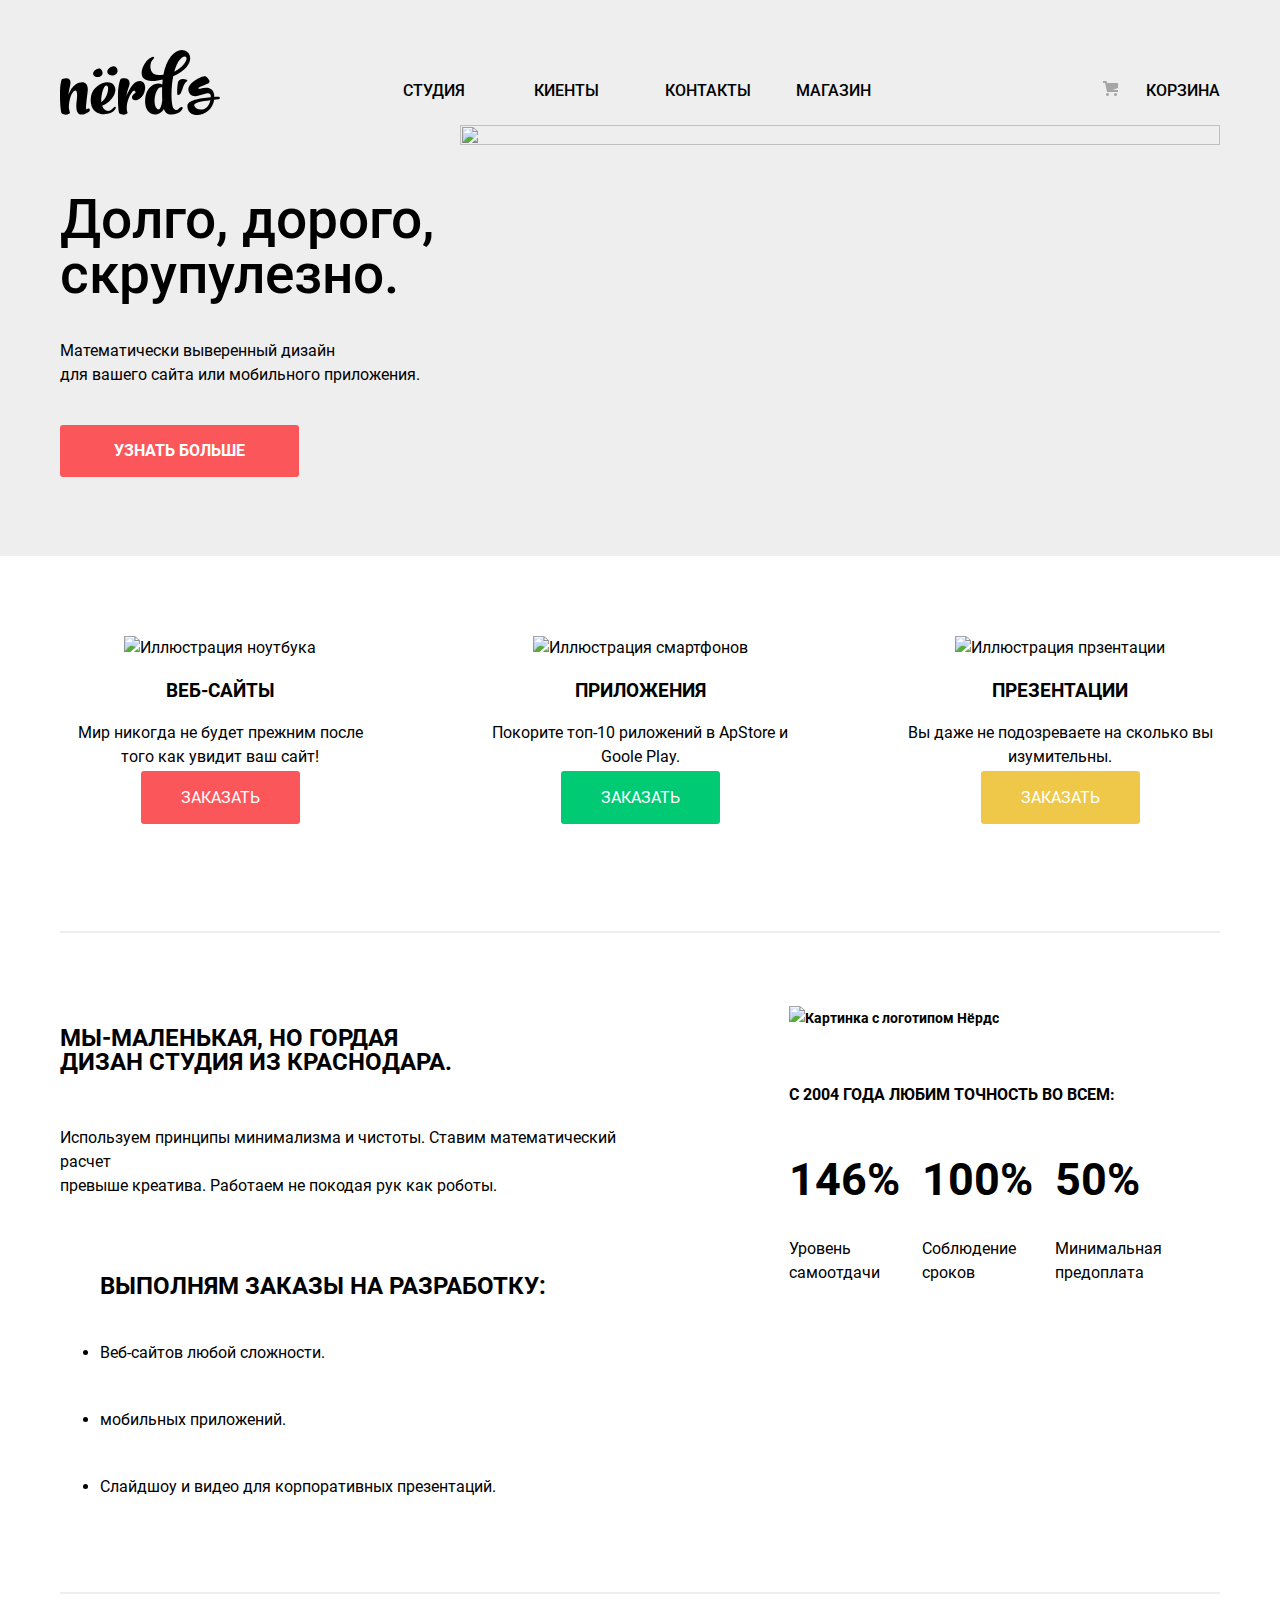
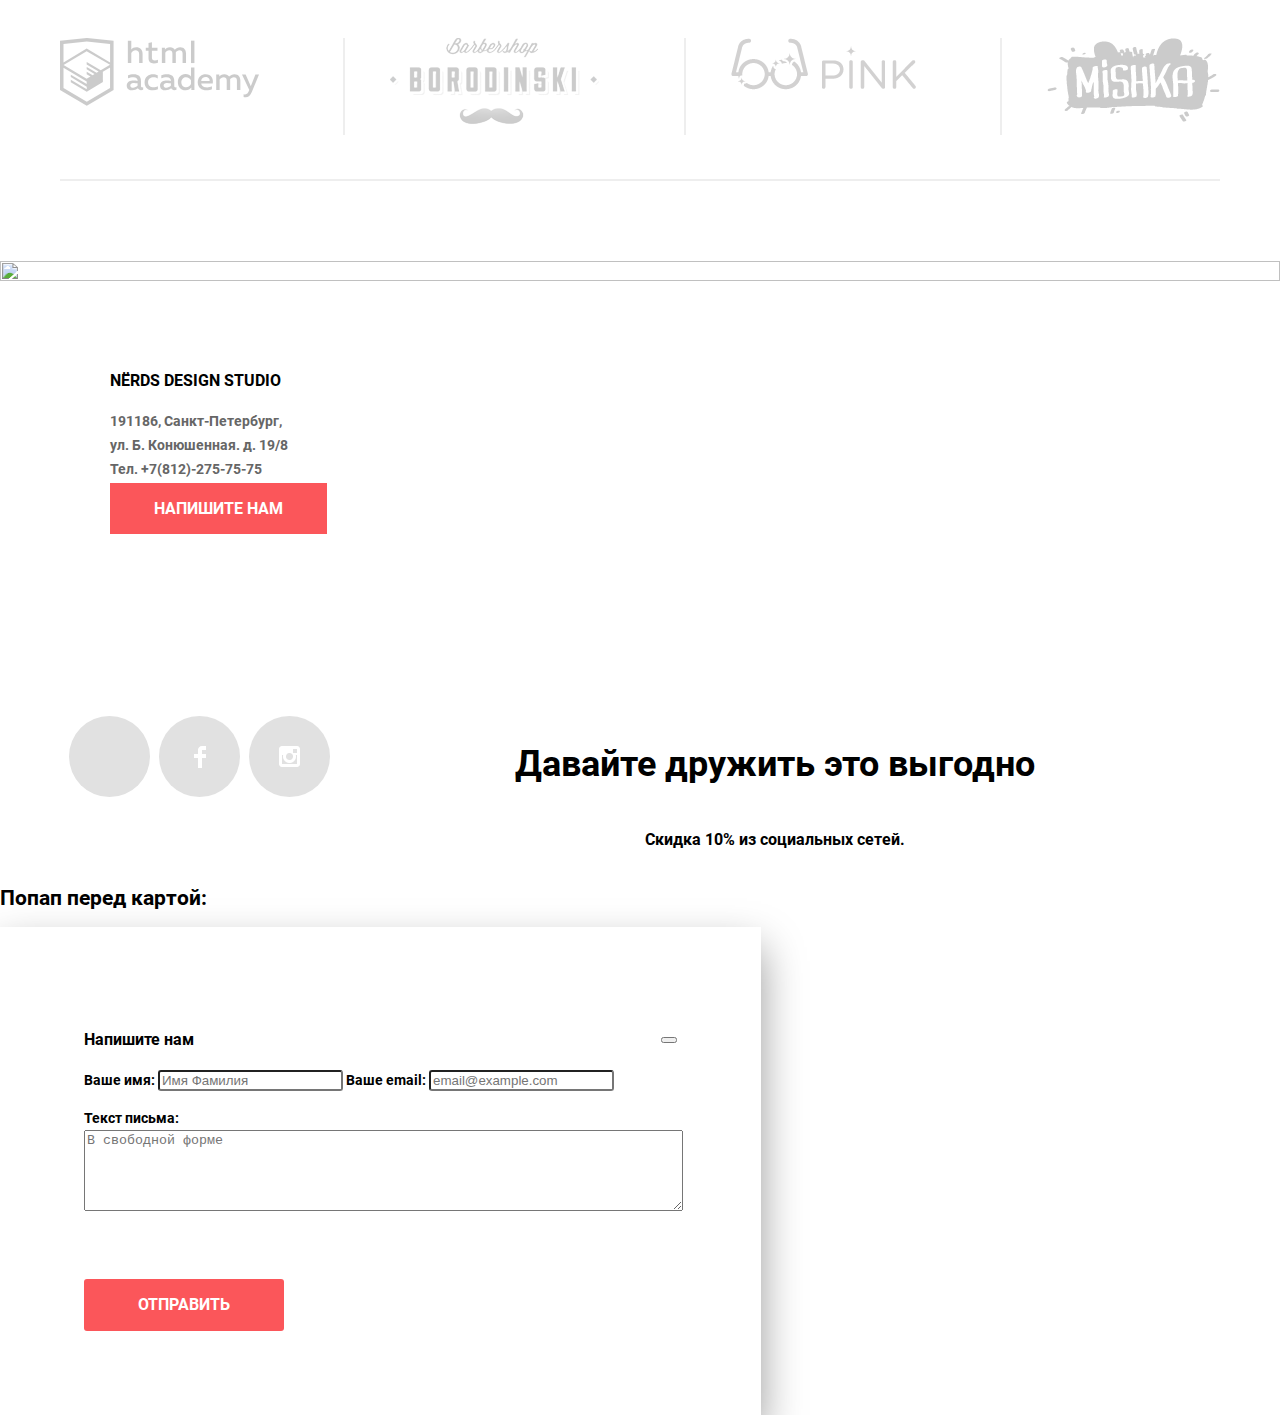
==== index.html @ 0d597111 "декор страницы index" ====
<!DOCTYPE html>
<html class="page" lang="ru">

<head>
  <meta charset="UTF-8">
  <title>Дизайн студия Нердс</title>
  <link rel="stylesheet" href="https://fonts.googleapis.com/css2?family=Roboto:wght@400;500;700&display=swap">
  <link rel="normalize.css" href="Normalize.css">
  <link rel="stylesheet" href="css/style.css">
  <link rel="icon" href="favicon.ico">
  <link rel="icon" href="img/32-svg.svg" type="image/svg+xml">
  <link rel="apple-touch-icon" href="img/152.svg">

</head>


<body class="page-body">

  <header class="main-header">

    <div class="container">
      <nav class="main-navigation">
        <a href="index.html" class="main-header-logo">
          <svg class="nerds-logo" width="160" height="66" viewBox="0 0 160 66" xmlns="http://www.w3.org/2000/svg">
            <path fill-rule="evenodd" clip-rule="evenodd"
              d="M48.031 24.783C51.682 28.757 59.647 25.158 57.062 19.861C55.336 16.305 52.75 17.13 50.904 18.041C47.208 19.82 46.509 23.088 48.031 24.783ZM42.105 22.002C44.481 26.868 37.168 30.173 33.813 26.523C32.415 24.968 33.058 21.963 36.449 20.33C38.146 19.494 40.522 18.734 42.105 22.002ZM157.936 50.374C156.715 50.5332 155.442 50.6425 154.221 50.7474L154.179 50.751V50.807C151.764 68.171 127.991 71.038 127.4 57.406C127.131 51.239 138.993 49.456 150.798 48.318C151.007 42.9112 147.233 44.1234 142.648 45.5959C137.829 47.1437 132.115 48.979 129.19 43.717C124.171 34.692 143.822 25.779 145.918 27.615C152.271 33.1766 149.4 34.2063 144.727 35.8824L144.539 35.95C135.049 39.36 138.748 40.057 140.028 39.676C147.597 37.423 154.394 38.636 154.34 47.993C154.955 47.9419 155.557 47.9025 156.154 47.8634L156.154 47.8634C156.807 47.8207 157.452 47.7784 158.097 47.722C160.403 47.507 160.564 50.157 157.936 50.374ZM150.422 51.13C141.298 52.158 133.409 53.566 134.269 56.485C135.985 62.058 147.846 63.303 150.422 51.13ZM117.79 34.23C116.975 39.88 116.996 45.881 117.678 45.918C118.012 45.937 119.982 45.572 120.617 44.411C121.226 43.2934 121.794 41.7543 122.388 40.141L122.388 40.1409L122.388 40.1409L122.388 40.1408L122.388 40.1407L122.388 40.1406L122.388 40.1405C123.586 36.8907 124.895 33.3397 126.883 32.324C129.725 30.873 118.795 27.279 117.79 34.23ZM28.883 62.666C20.964 68.004 14.664 66.825 16.671 51.818C18.121 40.914 15.723 40.297 13.549 42.376C10.704 45.073 8.921 52.099 8.865 58.788C9.12323 60.3951 9.45828 61.9889 9.869 63.564C10.203 65.194 4.962 66.879 1.895 64.575C0.837 63.79 0 55.865 0 45.131C0 36.307 1.171 30.236 2.23 29.956C10.259 27.765 11.542 31.304 9.813 37.937C9.12537 40.5343 8.65871 43.1851 8.418 45.861C10.091 41.197 12.489 37.376 15.221 35.688C22.637 31.024 28.826 33.215 27.655 42.489C25.648 59.069 25.481 61.316 27.265 60.024C29.496 58.45 30.945 61.262 28.883 62.666ZM41.766 65.142C47.176 65.761 52.807 64.074 54.982 60.59C56.821 57.667 55.316 56.655 53.197 59.015C48.737 64.131 44.109 61.826 42.158 56.655L42.66 56.487C52.082 52.721 57.992 42.493 54.257 36.704C49.126 28.723 33.069 35.86 31.061 47.045C29.221 57.386 34.016 64.299 41.766 65.142ZM41.377 53.172C47.232 49.013 49.183 39.852 47.566 37.267C45.838 34.57 42.492 38.784 41.321 49.013C41.21 50.474 41.21 51.878 41.377 53.172ZM77.125 51.051C79.188 50.376 81.494 48.499 83.091 45.992C83.538 45.289 83.914 44.657 84.43 43.012C84.3675 43.2111 84.3915 43.1204 84.4509 42.8953C84.5588 42.4863 84.7839 41.6335 84.82 41.271C84.82 41.215 84.876 40.932 84.932 40.822C86.157 33.965 81.921 30.086 76.065 33.009C72.776 34.638 68.706 40.822 66.253 47.51C66.866 43.912 67.925 40.484 69.096 37.111C71.103 31.154 67.368 28.119 60.956 29.862C59.896 30.143 57.945 37.955 57.945 46.779C57.945 57.513 58.503 63.695 59.562 64.483C62.628 66.843 68.092 65.101 67.535 63.527C67.3189 62.9291 67.1554 62.3284 66.9926 61.7303L66.977 61.673C66.977 61.504 66.977 61.335 66.922 61.167C65.861 54.196 69.933 44.532 73.278 41.946C74.17 41.215 75.396 41.721 75.564 43.632C72.832 44.981 71.94 47.342 71.94 48.353C71.94 51.107 74.727 51.781 77.125 51.051Z" />
            <path fill-rule="evenodd" clip-rule="evenodd"
              d="M113.207 27.161C112.726 29.6539 112.354 32.1666 112.092 34.692C111.033 44.752 111.48 53.688 112.705 57.678C113.431 59.815 116.162 62.624 118.783 59.701C121.626 56.498 124.75 58.352 120.957 62.117C118.617 64.422 114.268 65.995 109.918 65.545C106.795 65.152 104.9 63.13 103.784 60.04C103.34 60.938 102.837 61.725 102.224 62.342C100.105 64.535 97.539 65.772 94.25 65.434C87.613 64.704 83.712 57.511 85.551 47.281C87.503 36.49 96.87 32.556 102.279 35.424C102.391 34.075 102.502 32.725 102.614 31.32C102.642 31.1795 102.655 31.039 102.669 30.8985C102.683 30.758 102.697 30.6175 102.724 30.477C101.079 30.8387 99.424 31.1575 97.762 31.433C73.787 35.423 82.04 15.864 87.894 10.75C94.53 5.017 95.254 8.895 93.191 10.188C89.511 12.548 87.894 26.093 98.432 26.093C100.161 26.093 101.778 25.981 103.394 25.812C106.685 7.49 116.665 -1.391 124.75 1.532C133.726 4.792 132.779 19.067 113.207 27.161ZM102.279 51.554C102.055 48.012 102.055 44.022 102.112 39.918C102.112 39.6576 102.127 39.3974 102.141 39.1449C102.155 38.9068 102.168 38.6754 102.168 38.457C98.822 36.939 95.533 42.11 94.695 49.249C93.749 57.622 97.483 62.062 99.603 60.04C101.22 58.409 102.056 53.237 102.279 51.554ZM126.365 8.389C124.581 5.747 118.058 8.951 114.267 22.721C123.802 18.167 127.593 10.299 126.365 8.389Z" />
          </svg>
        </a>
    

    <div class="main-navigation-wrapper">
      <ul class="site-navigation">
        <li><a href="blank.html">Студия</a></li>
        <li><a href="blank.html">Киенты</a></li>
        <li><a href="blank.html">Контакты</a></li>
        <li><a href="catalog.html">Магазин</a></li>
        <a href="blank.html" class="site-navigation-cart"><svg class="cart-icon" xmlns="http://www.w3.org/2000/svg"
            width="15" height="15" viewBox="0 0 15 15" fill="none">
            <path
              d="M4.5 15C5.32843 15 6 14.3284 6 13.5C6 12.6716 5.32843 12 4.5 12C3.67157 12 3 12.6716 3 13.5C3 14.3284 3.67157 15 4.5 15Z"
              fill="#A6A6A6" />
            <path
              d="M12.5 15C13.3284 15 14 14.3284 14 13.5C14 12.6716 13.3284 12 12.5 12C11.6716 12 11 12.6716 11 13.5C11 14.3284 11.6716 15 12.5 15Z"
              fill="#A6A6A6" />
            <path d="M15 2H4.07L3.648 0H0V2H2.031L4.016 11H15V9H9.441L15 6.951V2Z" fill="#A6A6A6" />
          </svg> Корзина

          <!--<img class="cart-icon" src="img/cart-icon.svg" width="15" height="11" alt="">!-->
        </a>
      </ul>
    </div>
    </nav>


    <!--</div>!-->
    <section>
      <div class="slide">

        <div>
          <h1 class="glav">Долго, дорого, скрупулезно.</h1>
          <p class="glav-p">Математически выверенный дизайн<br>
            для вашего сайта или мобильного приложения.</p>
          <a href="card.php?123" class="button-more">Узнать больше
          </a>
        </div>
        <img class="nerds-slide" src="img/nerds-index-slide1.png" width="760" height="431" alt="">
      </div>
    </section>
  </header>


  <main class="container">
    <section class="offers">
      <!-- <h2>Услуги:</h2>-->
      <!--<div class="offers-website">!-->

      <ul class="offers-list">
        <li class="offers-item">
          <img class="offers-illustration" src="img/illustration1.jpg" width="300" Height="146"
            alt="Иллюстрация ноутбука">
          <h3>Веб-сайты</h3>
          <p>Мир никогда не будет прежним после того как увидит ваш сайт!</p>
          <a href="card.php?456" class="button-website">Заказать
          </a>
        </li>

        <!--</div>!-->



        <!--<p>!-->
        <!--<div class="offers-list">!-->
        <li class="offers-item">
          <img class="offers-illustration" src="img/illustration-2.jpg" width="300" Height="146"
            alt="Иллюстрация смартфонов">
          <h3>Приложения</h3>
          <p>Покорите топ-10 риложений в ApStore и Goole Play.</p>
          <a href="card.php?789" class="button-applications">Заказать
          </a>
        </li>
        <!-- </div>!-->

        <!--</p>!-->


        <!--<p>!-->
        <!--<div class="offers-list">!-->
        <li class="offers-item">
          <img class="offers-illustration" src="img/illustration-3.jpg" width="300" height="146"
            alt="Иллюстрация прзентации">

          <h3>Презентации</h3>
          <p>Вы даже не подозреваете на сколько вы изумительны.</p>
          <a href="card.php?101112" class="button-presentation">Заказать
          </a>
        </li>
        <!--</div>!-->
        <!--</p>!-->
      </ul>

    </section>
   
    <!--<div class="benefist-description">!-->


    <div class="benefist">

      <section class="benefist-description">
        <!--<strong>О компании:</strong>!-->
        <h2 class="description">Мы-маленькая, но гордая<br>
          дизан студия из Краснодара.</h2>
        <p>Используем принципы минимализма и чистоты. Ставим математический расчет<br>
          превыше креатива. Работаем не покодая рук как роботы.</p>


        <ul class="services-list">
          <h2>Выполням заказы на разработку:</h2>
          <li class="services-item">Веб-сайтов любой сложности.</li>
          <li class="services-item">мобильных приложений.</li>
          <li class="services-item">Слайдшоу и видео для корпоративных презентаций.</li>
        </ul>
      </section>
      <!--</div>!-->
      <!--<div class="advantages">!-->
      <section class="advantages">
        <div class="advantages-container">
          <img class="container-img" src="img/nerds-illustration1.jpg" width="360" Height="208"
            alt="Картинка с логотипом Нёрдс">
          <p class="paragraph-list">с 2004 года любим точность во всем:</p>
          <ul class="advantages-list">
            <li class="advantages-item">
              <h3>146%</h3>
              <p>Уровень самоотдачи</p>
            </li>
            <li class="advantages-item">
              <h3>100%</h3>
              <p>Соблюдение сроков</p>
            </li>
            <li class="advantages-item">
              <h3>50%</h3>
              <p>Минимальная предоплата</p>
            </li>
          </ul>
        </div>
      </section>

    </div>

    
    <section class="partners">
      <!--<h2>Блок с партнерами:</h2>!-->

      <div class="partners-list">
        <a class="partners-a" href="https://htmlacademy.ru/intensive/htmlcss">
          <svg class="partners-group" xmlns="http://www.w3.org/2000/svg" width="199" height="68" viewBox="0 0 199 68">
            <g>
              <path
                d="M82.1427 49.4881C82.4919 49.4881 82.8412 49.3834 83.1555 49.3135V51.7582C82.5269 52.0027 81.7585 52.1424 80.9902 52.1424C79.5932 52.1424 78.4756 51.5836 77.9168 50.3612C76.4151 51.5836 74.5291 52.3519 72.1193 52.3519C69.3254 52.3519 66.741 50.8153 66.741 47.6371C66.741 43.6907 70.3731 42.5032 73.5862 42.5032C74.9133 42.5032 76.3801 42.6778 77.5676 42.9572V42.3985C77.5676 40.4776 76.1706 39.1505 73.5513 39.1505C71.2812 39.1505 69.3952 39.7093 68.0332 40.3379V37.1947C69.2555 36.7756 71.4558 36.1819 73.9005 36.1819C78.2311 36.1819 80.9902 38.2424 80.9902 42.8874V48.3705C81.0251 49.2087 81.514 49.4881 82.1427 49.4881ZM70.2683 47.3927C70.2683 48.8944 71.5955 49.6628 73.1322 49.6628C74.7736 49.6628 76.3452 49.069 77.5676 47.8467V45.2623C76.6246 45.0876 75.3324 44.8781 74.2497 44.8781C72.3289 44.8781 70.2683 45.4718 70.2683 47.3927Z" />
              <path
                d="M93.0392 36.1469C94.7505 36.1469 96.4269 36.531 97.754 37.3343V40.4775C96.6365 39.6742 95.0649 39.1853 93.4932 39.1853C90.7691 39.1853 88.045 40.6172 88.045 44.2493C88.045 47.7418 90.6993 49.3134 93.4583 49.3134C95.0998 49.3134 96.7063 48.8245 97.9287 48.126V51.3041C96.4618 52.0026 94.7855 52.3518 92.8646 52.3518C88.7784 52.3518 84.5875 49.8722 84.5875 44.389C84.5526 38.6265 88.9531 36.1469 93.0392 36.1469Z" />
              <path
                d="M115.426 49.4881C115.775 49.4881 116.124 49.3834 116.439 49.3135V51.7582C115.81 52.0027 115.042 52.1424 114.273 52.1424C112.876 52.1424 111.759 51.5836 111.2 50.3612C109.698 51.5836 107.812 52.3519 105.402 52.3519C102.608 52.3519 100.024 50.8153 100.024 47.6371C100.024 43.6907 103.656 42.5032 106.869 42.5032C108.196 42.5032 109.663 42.6778 110.851 42.9572V42.3985C110.851 40.4776 109.454 39.1505 106.834 39.1505C104.564 39.1505 102.678 39.7093 101.316 40.3379V37.1947C102.539 36.7756 104.739 36.1819 107.184 36.1819C111.514 36.1819 114.273 38.2424 114.273 42.8874V48.3705C114.308 49.2087 114.832 49.4881 115.426 49.4881ZM103.586 47.3927C103.586 48.8944 104.913 49.6628 106.45 49.6628C108.092 49.6628 109.663 49.069 110.886 47.8467V45.2623C109.943 45.0876 108.65 44.8781 107.568 44.8781C105.612 44.8781 103.586 45.4718 103.586 47.3927Z" />
              <path
                d="M134.425 29.5112V51.8979H131.352V49.4531C130.164 50.9549 128.348 52.282 125.484 52.282C120.839 52.282 117.871 48.615 117.871 44.1795C117.871 39.779 120.839 36.077 125.484 36.077C128.173 36.077 129.955 37.2645 131.002 38.4868V29.5112H134.425ZM126.078 39.1504C123.319 39.1504 121.328 41.2109 121.328 44.2494C121.328 47.2529 123.354 49.3134 126.078 49.3134C128.488 49.3134 130.234 47.7768 130.967 46.1004V42.3635C130.234 40.6871 128.488 39.1504 126.078 39.1504Z" />
              <path
                d="M145.496 36.1469C151.608 36.1469 153.703 41.0712 152.725 45.5066H141.2C141.584 48.2657 144.273 49.4182 147.067 49.4182C148.918 49.4182 150.63 48.9642 151.922 48.3355V51.2692C150.525 51.9327 148.569 52.3169 146.439 52.3169C141.724 52.3169 137.742 49.6277 137.742 44.2144C137.742 38.6614 141.968 36.1469 145.496 36.1469ZM145.67 38.9757C143.365 38.9757 141.305 40.3378 141.165 42.9222H149.652C149.861 41.5951 149.023 38.9757 145.67 38.9757Z"
                \ />
              <path
                d="M156.218 51.8978V36.5659H159.256V38.4868C160.094 37.5438 161.875 36.1469 164.355 36.1469C166.66 36.1469 168.267 37.0898 169.14 38.5916C170.467 37.2644 172.283 36.1469 174.518 36.1469C178.569 36.1469 180.351 39.1504 180.351 42.3285V51.9327H176.928V42.4333C176.928 40.4426 175.74 39.2202 173.889 39.2202C172.213 39.2202 170.886 40.3378 170.083 41.2808C170.118 41.63 170.153 41.9792 170.153 42.3285V51.9327H166.73V42.4333C166.73 40.4426 165.543 39.2202 163.692 39.2202C161.841 39.2202 160.444 40.5473 159.64 41.5951V51.9327H156.218V51.8978Z" />
              <path
                d="M195.438 36.5659H199L191.806 53.9933C190.129 57.9747 187.964 59.3367 185.624 59.3367C184.961 59.3367 184.297 59.2319 183.598 59.0922V56.1935C184.122 56.3681 184.646 56.4031 185.17 56.4031C186.846 56.4031 188.069 55.2156 188.977 52.8408L189.291 52.0724L181.992 36.6008H185.624L190.793 48.1609L195.438 36.5659Z" />
              <path
                d="M71.281 2.6543V11.3854C72.3986 10.2329 74.1448 9.28996 76.2403 9.28996C80.1169 9.28996 82.5616 11.9093 82.5616 15.5415V25.0409H79.139V15.9955C79.139 13.5158 77.6023 12.3284 75.5767 12.3284C73.6209 12.3284 72.1541 13.6555 71.281 14.8779V25.0409H67.8584V2.6543H71.281Z" />
              <path
                d="M91.9213 4.22595V9.67418H97.4743V12.6777H91.9213V19.6975C91.9213 21.7231 92.8642 22.3867 94.82 22.3867C95.9376 22.3867 96.9504 22.1772 97.9283 21.793V24.7267C96.7758 25.1458 95.3089 25.3902 93.8072 25.3902C90.8386 25.3902 88.5336 23.9234 88.5336 20.3262V12.6428H85.7745V9.63926H88.5336V5.06414L91.9213 4.22595Z" />
              <path
                d="M101.875 25.0409V9.70901H104.913V11.6299C105.752 10.6869 107.533 9.28992 110.012 9.28992C112.317 9.28992 113.924 10.2329 114.797 11.7346C116.124 10.4075 117.94 9.28992 120.175 9.28992C124.227 9.28992 126.008 12.2934 126.008 15.4716V25.0758H122.585V15.5414C122.585 13.5507 121.398 12.3284 119.547 12.3284C117.87 12.3284 116.543 13.4459 115.74 14.3889C115.775 14.7381 115.81 15.0874 115.81 15.4366V25.0409H112.387V15.5414C112.387 13.5507 111.2 12.3284 109.349 12.3284C107.498 12.3284 106.101 13.6555 105.298 14.7032V25.0409H101.875Z" />
              <path d="M134.424 2.6543H131.002V25.0409H134.424V2.6543Z" />
              <path
                d="M27.0665 0.0349245L26.7871 0L0 2.79396V51.8979L26.7871 67.8234L53.5742 51.8979V2.79396L27.0665 0.0349245ZM50.0818 49.9072L26.7871 63.7722L3.49245 49.9072V29.7906L26.6823 43.5858L26.7173 46.1004L10.8266 36.6358L10.7917 39.0806L26.7522 48.6848L26.7871 51.2343L10.8266 41.6999L10.7917 44.1446L26.7522 53.7489L42.8873 44.1097V41.665H42.8524V40.8268V39.814V33.7371L50.0469 29.4414V49.9072H50.0818ZM50.0469 26.822L43.6906 30.559L40.7569 32.3052L26.7173 23.9932L26.6823 26.4379L38.6615 33.5276L38.5567 33.5974L38.3122 33.7371L36.6009 34.7499L26.7173 28.8826L26.6823 31.3273L34.5054 35.9723L32.6544 37.1946L32.6195 37.2296L26.7173 33.7371L26.6823 36.1818L30.559 38.4519L26.6125 40.8268L3.5623 27.1014L26.6474 13.2015L50.0469 26.822ZM50.0818 24.4123L26.6823 10.6171L3.49245 24.3773V5.9721L26.7871 3.52738L50.0818 5.9721V24.4123Z" />
            </g>
          </svg>
          <!--<img src="img/Group5.svg" width="199" Height="67" alt="Портнерский лоотип html Academy">!-->
        </a>


        <div class="partners-borodinski">
          <a class="partners-a" href="#">
           <img class="partners-group-image" src="img/logo-2.png" width="209" Height="90" alt="портнерский логотип барбершоп Borodinski">
          </a>
        </div>

        <div class="partners-pink">
          <a class="partners-a" href="#">
            <img class="partners-group-image" src="img/logo-3.png" width="185" Height="52" alt="портнерский логотип Pink">
            </a>
        </div>

        <div class="partners-mishka">
          <a class="partners-a" href="#">
            <img class="partners-group-image" src="img/logo-4.png" width="173" Height="84" alt="портнерский логотип Mishka">
          </a>
        </div>
      </div>

    </section>

  </main>

  <footer class="main-footer">
    <section class="main-footer-container">
      <div class="container">
        <img class="map" src="img/map1.png" width="1440" height="416" alt="">
        <section class="contacts">
          <h3>NЁRDS DESIGN STUDIO</h3>
          <p class="contacts-paragraph">191186, Санкт-Петербург,<br>
            ул. Б. Конюшенная. д. 19/8<br>
            Тел. <a class="contacts-phone" href="tel:+78122757575">+7(812)-275-75-75</a><br>
          </p>
          <a href="#" class="contacts-button">Напишите нам
          </a>
        </section>
      </div>

      <!--Здесь будет карта-->

    </section>

    <section class="footer-social-container">

      

      <div class="container">
        <div class="social-button">
        <ul class="social-list">
          <li class="social-item">
            <a href="#">Вконтакте</a>
          </li>
          <li class="social-item">
            <a href="#">Фейсбук</a>
          </li>
          <li class="social-item">
            <a href="#">Инстаграмм</a>
          </li>
        </ul>
      </div>
        <section class="footer-proposal">
          <h3>Давайте дружить это выгодно</h3>
          <p>Скидка 10% из социальных сетей.</p>
        </section>
      </div>



    </section>
  </footer>

  <section class="modal">
    <h2>Попап перед картой:</h2>
    <div class="write">
      <div class="close">
      <h3>Напишите нам</h3>
      <button class="modal-close" type="button" aria-label="Закрыть"></button>
    </div>
    <div class="username email">
      <!--<p class="write-item">!-->
        <form class="write-form" action="https://echo.htmlacademy.ru" method="POST">
          <label for="name">Ваше имя:</label>
          <input class="write-username" id="name" type="email" name="name" placeholder="Имя Фамилия">
      <!--</p>!-->
      <!--<p class="write-item ">!-->
        <label for="email">Ваше email:</label>
        <input class="write-email" id="email" type="email" name="email" placeholder="email@example.com">
      <!--</p>!-->
    </div>
      <p class="write-item">
        <label for="text">Текст письма:</label><br>
        <textarea class="write-text" name="text" id="text" rows="5"
          placeholder="В свободной форме"></textarea>
      </p>
      <button class="button-send" type="submit">Отправить</button>
      </form>
      
    </div>
      
  </section>
</body>

</html>
---- css/style.css ----
@font-face {
  font-family: "roboto";
  src: url("../fonts/roboto.woff2") format("woff2"),
    url("../fonts/roboto.woff") format("woff");
  font-weight: 400;
  font-style: normal;
}

@font-face {
  font-family: "roboto";
  src: url("../fonts/robotobold.woff2") format("woff2"),
    url("../fonts/robotobold.woff") format("woff");
  font-weight: 700;
  font-style: normal;
}

/* Variables*/
:root {
  --basic-white: #ffffff;
  --basic-black: #000000;
  --basic-extra: #FB565A;
  --basic-extra: #00CA74;
  --basic-extra: #EFC849;
  --bacic-extra: #666666;


}

/* Global*/
.page-body {
  min-width: 1157px;
  margin: 0%;
  padding: 0%;
  font-family: "roboto";
  font-size: 14px;
  line-height: 24px;
  font-weight: 700;
  color: var(--basic-black);
  background-color: var(--basic-white);
  background-image: none;
  background-position: top center;
  background-repeat: no-repeat;
  min-height: 100%;
  display: grid;
  grid-template-rows: min-content 1fr min-content;
  align-content: start;
}

.page {
  height: 100%;
}


a {
  text-decoration: none;
}

img {
  max-width: 100%;
  height: auto;
}

/* Main */


.main-navigation-wrapper {}

.main-navigation {
  display: flex;
  align-items: center;
  justify-content: space-between;
  text-transform: uppercase;
}

.site-navigation-cart {
  grid-column-start: 7;
}

.site-navigation {
  font-weight: 500;
  font-style: normal;
  font-size: 16px;
  padding-left: 0px;
  margin-block-start: 75px;
  list-style: none;
  display: grid;
  grid-template-columns: 1fr 1fr 1fr 1fr 1fr;
  column-gap: 45px;
  line-height: 30px;
  color: var(--basic-black--);
  background-color: transparent;
  list-style: none;


}

.site-navigation a,
li {
  color: var(--basic-black--);
  transition: 0.15s;



}

.site-navigation a:hover,
.site-navigation a:focus {
  color: #FB565A;

}

.site-navigation a:active,
.site-navigation a:focus{
  color: rgba(0, 0, 0, 0.3);
  border-bottom:#FB565A 2px solid ;
  padding-bottom: 12px;
}

.cart-icon{
  padding-right: 24px;
  }

.main-header {
  left: 0px;
  top: 0px;
  align-items: center;
  margin-bottom: 0px;
  background: #EEEEEE;
  min-height: 355px;

}

.main-header-logo {

  margin-block-start: 49px;
}

.slide {

  display: grid;
  grid-template-columns: 1fr 1fr;
  position: relative;
  padding-bottom: 40px;

}

.nerds-slide {
  width: 760px;
  object-fit: contain;
  position: absolute;
  right: 0px;
  bottom: 0px;
}

.glav {
  font-style: normal;
  font-weight: 500;
  font-size: 55px;
  line-height: 55px;
  margin-top: 70px;
  margin-bottom: 27;

}

.glav-p {
  font-style: normal;
  font-weight: normal;
  font-size: 16px;
  line-height: 24px;
  margin-bottom:0px;
}

.main-header-catalog {}

.main-background {}

.sorting {

  display: flex;
  justify-content: space-around;
}

/* container*/
.container {
  width: 1160px;
  margin: 0;
  margin-right: auto;
  margin-left: auto;
  padding: 0 10px;
}

.flexbox {
  display: flex;
  flex-wrap: nowrap;
  justify-content: space-between;
  align-items: flex-start;
}


/* Offers*/

.offers {
  padding-top: 80px;
  margin-bottom: 121px;
  list-style: none;

}

.offers-list {
  font: normal;
  display: grid;
  grid-template-columns: 1fr 1fr 1fr;
  margin: 0;
  padding: 0;
  column-gap: 100px;
  list-style: none;
  text-align: center;

}

.offers-item {
  text-align: center;
  font-family: Roboto;
  font-style: normal;
  font-weight: normal;
  font-size: 16px;
  line-height: 24px;

}

.offers-website {}

.offers-illustration {}

/*Benefits*/

.benefist {
  box-sizing: border-box;
  display: grid;
  grid-template-columns: 1fr 1fr;
  column-gap: px;
  margin-top: 80px;
  padding: 0;
  border-top: 2px solid #EEEEEE;
  border-bottom: 2px solid #EEEEEE ;
  padding-top: 73px;
  padding-bottom: 73px;
}

.benefist-description {
  width: 571px;
  font-style: normal;
  font-weight: normal;
  font-size: 16px;
  line-height: 24px;
  padding: 0px;
  margin: 0px;
  
}

.description {
  padding-bottom: 32px;
  text-transform: uppercase;
}


.services-list {
  padding-top: 40px;
}

.services-list h2{
  text-transform: uppercase;
}

.paragraph-list{
  text-transform: uppercase;
  font-size: 16px;
}

.services-item {
  margin-bottom: 20px;
  padding-top: 23px;
}

/*advantages*/

.container-img {
  padding-bottom: 37px;
}

.advantages {
  margin-left: 149px;
  padding: 0;
  width: 374px;
  height: 413px;

}

.advantages-item h3 {
  font-size: 45px;

}

.advantages-container {
  /*outline: #283136 solid 5px;*/
  display: block;
}

.advantages-item {
  font-style: normal;
  font-weight: normal;
  font-size: 16px;
  /*outline: #00CA74 solid 5px;*/
  padding: 0px;
  margin: 0px;
}

.advantages-list {
  display: grid;
  grid-template-columns: 1fr 1fr 1fr;
  column-gap: 22px;
  list-style: none;
  /*text-align: center;*/
  padding: 0px;
  /*outline: #EFC849 solid 5px;*/
}

section.main-footer-container {}

section.contacts {
  z-index: 1;
  position: relative;
  background: #FFFFFF;
  width: 319px;
  padding: 38px 50px 47px;
  box-sizing: border-box;
}

.map {

  width: 100%;
  position: absolute;
  top: 0px;
  left: 0px;
  right: 0px;
  bottom: 0px;
}

.partners-list {
border-bottom: solid 2px #EEEEEE;

  display: flex;
  justify-content: space-between;
  margin-top: 0px;
  margin-bottom: 80px;
  padding-bottom: 44px;
  padding-top: 44px ;
  


  /* display: grid;
    grid-template-columns: 1fr 1fr 1fr 1fr;
    column-gap: 42px;*/
}

.partners-borodinski{
  border-left: 2px solid #EEEEEE;
  padding-left: 45px;
}

.partners-pink{
  border-left: 2px solid #EEEEEE;
  padding-left: 45px;
}

.partners-mishka{ 
  border-left: 2px solid #EEEEEE;
  padding-left: 45px;}
/* Button */


.contacts-button {
  font: normal;
  font-size: 16px;
  line-height: 18px;
  color: #ffffff;
  background-color: #FB565A;
  border: none;
  text-transform: uppercase;
  vertical-align: middle;
  padding-block-start: 16px;
  padding-block-end: 16px;
  padding-left: 44px;
  padding-right: 44px;
  transition: 0.25s;
}

.contacts-button:hover {
  background-color: #E74246;
}

.button-more {
  background: #FB565A;
  border-radius: 3px;
  font-size: 16px;
  line-height: 18px;
  color: #ffffff;
  border: none;
  text-transform: uppercase;
  padding-block-start: 17px;
  padding-block-end: 17px;
  padding-left: 54px;
  padding-right: 54px;
  display: inline-block;
  margin-block-start: 38px;
  margin-block-end: 39px;
  transition: 0.25s;

}

.button-more:hover {
  background-color: #E74246;
}

.button-more:active{
  box-shadow: inset 0px 3px 0px rgba(0, 1, 1, 0.1);
 background-color: #D7373B; 
 color: rgba(255, 255, 255, 0.3);
}

.input-show {
  background: #EEEEEE;
  border-radius: 3px;
  font: normal;
  font-size: 16px;
  color: #000000;
  border: none;
  padding-block-start: 16px;
  padding-block-end: 16px;
  padding-left: 88px;
  padding-right: 88px;
  display: inline-block;
  margin-block-start: 50px;
  margin-right: 0px;
  width: 260px;
  transition: 0.25s;
}

.input-show:hover {
  background-color: #DFDFDF;
}

.nerds-logo:hover {
  transition: 0.25s;
  opacity: 0.7;

}

.nerds-logo:active{
  opacity: 0.3;
  transition: 0.20s;
} 

.button-website {
  text-transform: uppercase;
  font: inherit;
  text-align: center;
  color: #FFFFFF;
  vertical-align: middle;
  text-transform: uppercase;
  background-color: #FB565A;
  border: none;
  padding-block-start: 17px;
  padding-block-end: 17px;
  padding-left: 40px;
  padding-right: 40px;
  border-radius: 3px;
  transition: 0.25s;

}

.button-website:hover {
  background-color: #E74246;
}

.button-website:active{
  box-shadow: inset 0px 3px 0px rgba(0, 1, 1, 0.1);
  background-color: #D7373B;
  color: rgba(255, 255, 255, 0.3);
  
}

.button-applications {
  text-transform: uppercase;
  border-radius: 3px;
  font: inherit;
  text-align: center;
  color: #FFFFFF;
  vertical-align: middle;
  background-color: #00CA74;
  border: none;
  text-transform: uppercase;
  padding-block-start: 17px;
  padding-block-end: 17px;
  padding-left: 40px;
  padding-right: 40px;
  transition: 0.25s;

}

.button-applications:hover {
  background-color: #00BC6C;
}

.button-applications:active {
  box-shadow: inset 0px 3px 0px rgba(0, 1, 1, 0.1);
  background-color: #00AA62;
  color: rgba(255, 255, 255, 0.3);
}

.button-presentation {
  text-transform: uppercase;
  border-radius: 3px;
  font: inherit;
  text-align: center;
  color: #FFFFFF;
  vertical-align: middle;
  background-color: #EFC849;
  border: none;
  text-transform: uppercase;
  padding-block-start: 17px;
  padding-block-end: 17px;
  padding-left: 40px;
  padding-right: 40px;
  transition: 0.25s;
}

.button-presentation:hover {
  background-color: #EAB534;
}

.button-presentation:active{
  box-shadow: inset 0px 3px 0px rgba(0, 1, 1, 0.1);
  background-color: #E5A722;
  color: rgba(255, 255, 255, 0.3);
}

.button-send {
  font: inherit;
  text-align: center;
  color: #FFFFFF;
  vertical-align: middle;
  background-color: #FB565A;
  border: none;
  text-transform: uppercase;
}
.offers-item h3{
  text-transform: uppercase;
}

/* Footer */
.write {
  padding-left: 100px;
  padding-top: 63px;
  padding-right: 100px;
  padding: 84px;
  max-width: 761px;
  left: 240px;
  top: 1706px;
  background: #FFFFFF;
  box-shadow: 0px 20px 40px rgba(0, 0, 0, 0.4);
  box-sizing:border-box;
}

.main-footer {

  min-height: 416px;
  background-image: url("img/map1.png");
  position: relative;
  padding-top: 54px;
  overflow:hidden ;
  
  
}

.footer-social ul {
  list-style: none;
}

.footer-social {

  text-align: left;
  display: flex;
  align-items: center;
  justify-content: space-between;

}

.footer-social-container {
  margin-top: 150px;
  position: relative;
background-color: #ffffff;
}

/* Social button*/

.social-item {
  margin-left: 9px;
  height: 81px;
  width: 81px;
  border-radius: 50%;
  background-color: #E1E1E1;
  white-space: nowrap;
  text-indent: 100%;
  overflow: hidden;
  display: block;
  grid-template-columns: 1fr 1fr 1fr;
  cursor: pointer;
  transition: 0, 25s;

}

.social-item:first-of-type {
  background-image: url(../img/Shape.png);
  background-repeat: no-repeat;
  background-position-x: 50%;
  background-position-y: 50%;
}

.social-item:last-of-type {
  background-image: url(../img/Shape3.png);
  background-repeat: no-repeat;
  background-position-x: 50%;
  background-position-y: 50%;
}

.social-item:not(:last-of-type):not(:first-of-type) {
  background-image: url(../img/Shape2.png);
  background-repeat: no-repeat;
  background-position-x: 50%;
  background-position-y: 50%;
}

.social-item:hover {
  background-color: #E74246;
}

.social-item:active{
  background-color: #D7373B;
  background-image: rgba(255, 255, 255, 0.3);
  box-shadow: inset 0px 3px 0px rgba(0, 1, 1, 0.1);
}

.footer-proposal {
  display: grid;
  grid-template-columns: 1fr;
  text-align: center;


}

.footer-proposal h3 {
  font-size: 36px;
  font-family: inherit;
}

.footer-proposal p {
  font-size: 16px;
  font-family: inherit;
  font-style: normal;

}


.social-list {
  margin-top: 0px;
  margin-bottom: 0px;
  display: grid;
  grid-template-columns: 1fr 1fr 1fr;
  float: left;
  padding-left: 0px;
  background-image: ;

}



.contacts-paragraph,
.contacts-phone {
  color: var(--bacic-extra);
}

/*Catalog*/
.glav-h1 {
  font-family: inherit;
  text-align: center;
  font-size: 55px;
  font-style: normal;
  padding-top: 92px;
}

.radio li,
.checkbox li {
  font: normal;
  color: #283136;
  list-style: none;
  margin-bottom: 20px;
}

.checkbox-input-checked {}

.popap {
  border: 1px solid black;
  max-width: 651px;
  max-height: 379;
  padding-left: 10px;
}


.cost {
  width: 50px;
  display: grid;
  grid-template-columns: 1fr;

}

.gallery {
  max-width: 760px;
  margin-top: 55px;

}

.gallery-item {
  width: 359px;
  min-height: 578px;
  box-shadow: 0px 6px 15px rgba(0, 1, 1, 0.25);
  margin-bottom: 30px;
}

.gallery-list {
  display: flex;
  flex-wrap: wrap;
  padding: 0px;
  margin: 0px;
  list-style: none;
  justify-content: space-between;
  margin-bottom: 55px;

  /*display: grid;
    grid-template-columns:  1fr 1fr;
    grid-template-rows: 1fr 1fr 1fr;
    white-space: nowrap;
    list-style: none;
    margin-top: px;
    margin-left: px;*/
}

.filter {
  margin-top: 55px;
  width: 260px;
}

.filter legend {
  margin-bottom: 48px;
  font-size: 18px;
}

.fieldset ul {
  padding: 0px;
  margin: 0px;
  list-style: none;
  line-height: 19px;
}

.pagination-number {
  background: #EEEEEE;
  border-radius: 3px;
  font: normal;
  font-size: 16px;
  color: #000000;
  border: none;
  padding-block-start: 16px;
  padding-block-end: 16px;
  padding-left: 20px;
  padding-right: 20px;
  display: inline-block;
  margin-right: 11px;
  width: 50px;
  box-sizing: border-box;
  transition: 0.25s;
}

.pagination-number:hover {
  background-color: #DFDFDF;
}

.pagination-number:active{
  box-shadow: inset 0px 3px 0px rgba(0, 1, 1, 0.1);
  background-color: #D5D5D5;
  color: rgba(0, 0, 0, 0.3);
}

.pagination-list {

  margin-top: 0px;
  margin-bottom: 0px;
  display: flex;
  padding-left: 0px;
  list-style: none;
  margin-bottom: 60px;
}

.button-next {
  background: #EEEEEE;
  border-radius: 3px;
  font: normal;
  font-size: 16px;
  color: #000000;
  border: none;
  padding-block-start: 16px;
  padding-block-end: 16px;
  padding-left: 88px;
  padding-right: 88px;
  display: inline-block;
  margin-right: 0px;
  width: 260px;
  transition: 0.25s;
}

.button-next:hover {
  background-color: #DFDFDF;
}

.button-next:active{
  box-shadow: inset 0px 3px 0px rgba(0, 1, 1, 0.1);
  background-color: #D5D5D5;
  color: rgba(0, 0, 0, 0.3);
  border: none;
}

.filter fieldset {
  padding: 0px;
  margin: 0px;
  margin-bottom: 47px;
  border: none;

}


.cost {

  width: 208px;

}

.gallery-header {
  fill: #4D4D4D;
  opacity: 0.12;
  vertical-align: top;
  transition: 0.25s;
}

.gallery-item:hover .gallery-header {
  opacity: 1;
}


.partners-group {
  opacity: 0.2;
  transition: 0.25s;
}

.partners-a:hover .partners-group {
  opacity: 1;
}

.partners-group-image{
  opacity: 0.2;
}

.partners-group-image:hover{
  opacity: 1;
  transition: 0.25s;
}

.Rectangle {
  position: relative;

}


.filter-item {
  margin: 0px;
  padding: 0px;
  border: none;
}

.range-filter {
  width: 260px;
}

.filter-item legend {
  font-size: 18px;
  line-height: 24px;
  text-transform: uppercase;
  font-weight: 700;
}

.range-controls {
  height: 41px;
  background-color: #EEEEEE;
  border-radius: 5px;
  padding-top: 39px;
  padding-right: 20px;
  padding-left: 20px;
  position: relative;
}

.range-controls .bar {

  height: 2px;
  background: #00CA74;
}

.range-controls .toggle {
  position: absolute;
  top: 31px;
  left: 0px;
  width: 4px;
  height: 4px;
  padding: 0px;
  border: 8px solid #ffffff;
  background-color: #ABABAB;
  border-radius: 50%;
  box-shadow: 0px 2px 1px rgba(0, 0, 0, 0.15);
  cursor: pointer;
}

.range-controls .toggle-min {
  left: 18px;
}

.range-controls .toggle-max {
  left: 160px;
}

.range-controls .scale {
  height: 2px;
  background: #D7DCDF;
}

.price-controls input {
  font-family: inherit;
  font-size: inherit;
  width: 60px;
  padding: 10px;
  margin-left: 10px;
  text-align: center;
  color: #000000;
  border: none;
  border-radius: 5px;
  background: #EEEEEE;

}

.price-controls {
  display: flex;
  justify-content: space-between;
  margin-top: 14px;
}

.price-controls label {
  text-transform: uppercase;
}

.button.modal-close{
 border: none;
 transform: translateX(50%);
 /*background-image: url("../img/shape1.png");*/
 background-color: red;
 display: block;
 padding: 0px;
 cursor: pointer;
}

.close{
  align-items: center;
  display: flex;
  justify-content: space-between;
  
}

.write-text{
  width: 100%;
}

.username.email {
  display: flex;
  justify-content: space-between;
 
  
}

.write-username{
  color:#B4B9BB ;
  border-radius: 3px;
  
}

.write-email{
  color:#B4B9BB ;
  border-radius: 3px;
}

.button-send{
  background: #FB565A;
  border-radius: 3px;
  font: normal;
  font-size: 16px;
  line-height: 18px;
  color: #ffffff;
  border: none;
  text-transform: uppercase;
  padding-block-start: 17px;
  padding-block-end: 17px;
  padding-left: 54px;
  padding-right: 54px;
  display: inline-block;
  margin-block-start: 47px;
  transition: 0.25s;
}

.button-send:hover {
  background-color: #E74246;
}

.button-send:active{
  box-shadow: inset 0px 3px 0px rgba(0, 1, 1, 0.1);
 background-color: #D7373B; 
 color: rgba(255, 255, 255, 0.3);
}
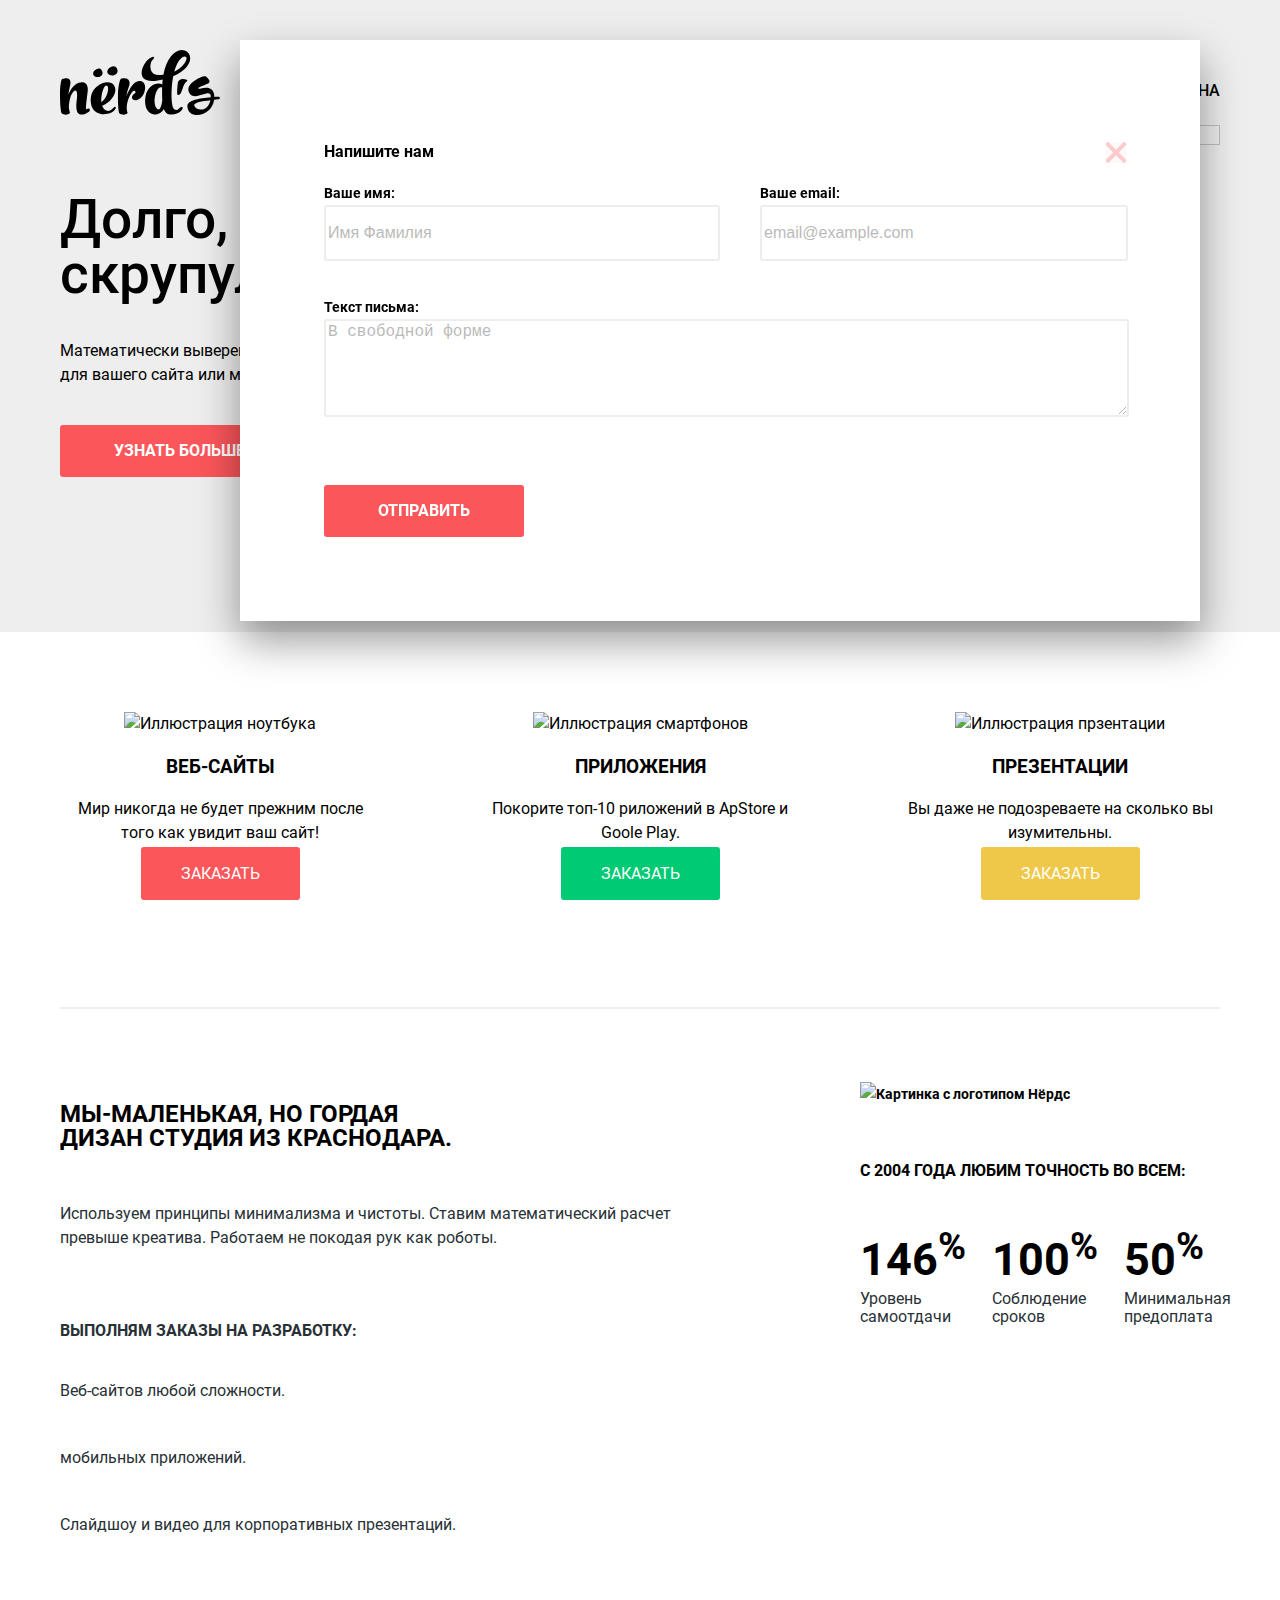
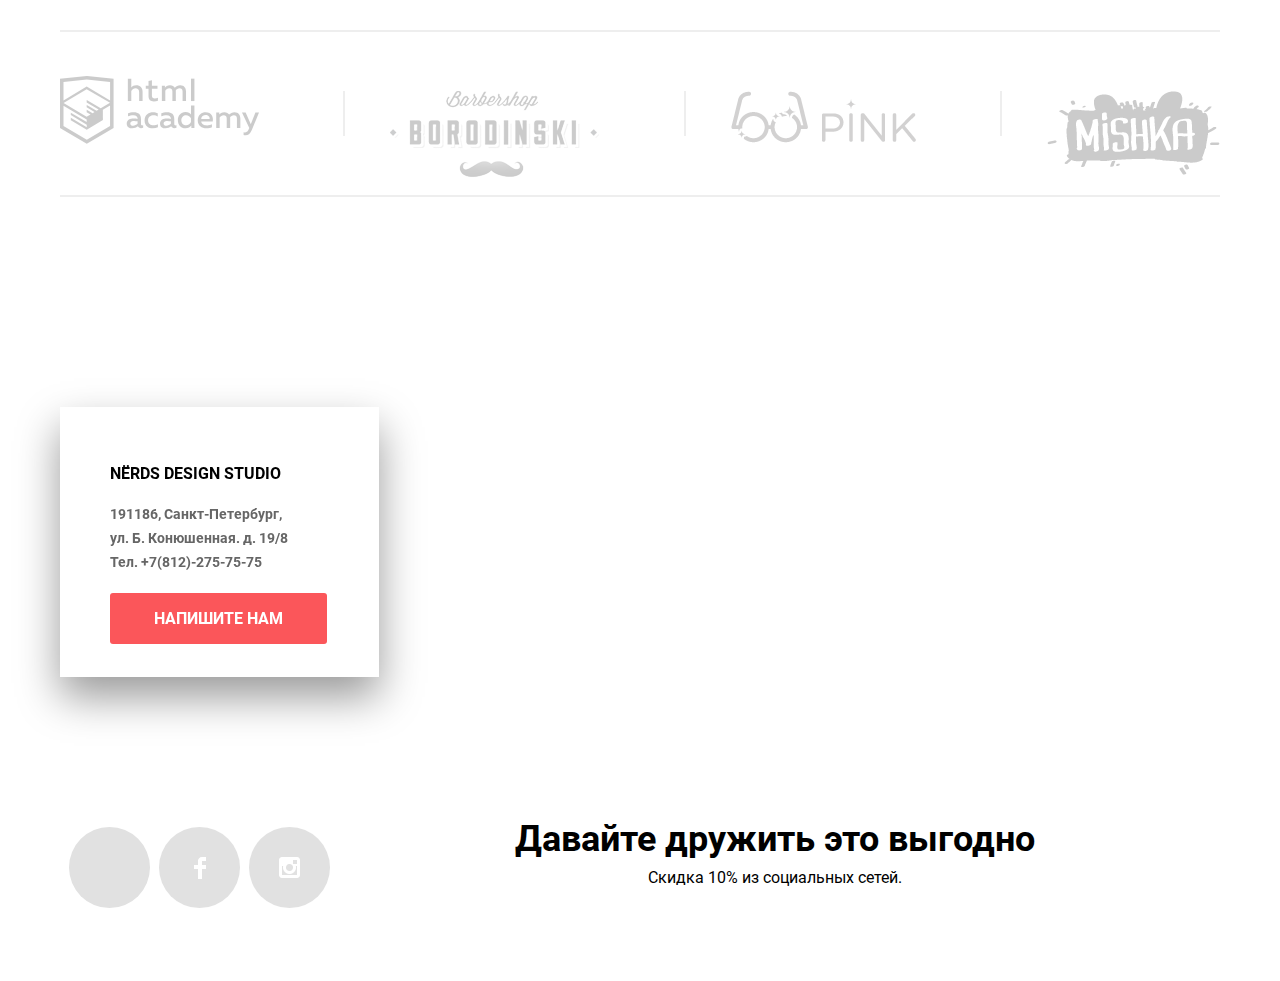
==== commit 4342edd3: "добавил карту, поверстал модальное окно" ====
--- a/index.html
+++ b/index.html
@@ -28,46 +28,46 @@
               d="M113.207 27.161C112.726 29.6539 112.354 32.1666 112.092 34.692C111.033 44.752 111.48 53.688 112.705 57.678C113.431 59.815 116.162 62.624 118.783 59.701C121.626 56.498 124.75 58.352 120.957 62.117C118.617 64.422 114.268 65.995 109.918 65.545C106.795 65.152 104.9 63.13 103.784 60.04C103.34 60.938 102.837 61.725 102.224 62.342C100.105 64.535 97.539 65.772 94.25 65.434C87.613 64.704 83.712 57.511 85.551 47.281C87.503 36.49 96.87 32.556 102.279 35.424C102.391 34.075 102.502 32.725 102.614 31.32C102.642 31.1795 102.655 31.039 102.669 30.8985C102.683 30.758 102.697 30.6175 102.724 30.477C101.079 30.8387 99.424 31.1575 97.762 31.433C73.787 35.423 82.04 15.864 87.894 10.75C94.53 5.017 95.254 8.895 93.191 10.188C89.511 12.548 87.894 26.093 98.432 26.093C100.161 26.093 101.778 25.981 103.394 25.812C106.685 7.49 116.665 -1.391 124.75 1.532C133.726 4.792 132.779 19.067 113.207 27.161ZM102.279 51.554C102.055 48.012 102.055 44.022 102.112 39.918C102.112 39.6576 102.127 39.3974 102.141 39.1449C102.155 38.9068 102.168 38.6754 102.168 38.457C98.822 36.939 95.533 42.11 94.695 49.249C93.749 57.622 97.483 62.062 99.603 60.04C101.22 58.409 102.056 53.237 102.279 51.554ZM126.365 8.389C124.581 5.747 118.058 8.951 114.267 22.721C123.802 18.167 127.593 10.299 126.365 8.389Z" />
           </svg>
         </a>
-    
-
-    <div class="main-navigation-wrapper">
-      <ul class="site-navigation">
-        <li><a href="blank.html">Студия</a></li>
-        <li><a href="blank.html">Киенты</a></li>
-        <li><a href="blank.html">Контакты</a></li>
-        <li><a href="catalog.html">Магазин</a></li>
-        <a href="blank.html" class="site-navigation-cart"><svg class="cart-icon" xmlns="http://www.w3.org/2000/svg"
-            width="15" height="15" viewBox="0 0 15 15" fill="none">
-            <path
-              d="M4.5 15C5.32843 15 6 14.3284 6 13.5C6 12.6716 5.32843 12 4.5 12C3.67157 12 3 12.6716 3 13.5C3 14.3284 3.67157 15 4.5 15Z"
-              fill="#A6A6A6" />
-            <path
-              d="M12.5 15C13.3284 15 14 14.3284 14 13.5C14 12.6716 13.3284 12 12.5 12C11.6716 12 11 12.6716 11 13.5C11 14.3284 11.6716 15 12.5 15Z"
-              fill="#A6A6A6" />
-            <path d="M15 2H4.07L3.648 0H0V2H2.031L4.016 11H15V9H9.441L15 6.951V2Z" fill="#A6A6A6" />
-          </svg> Корзина
-
-          <!--<img class="cart-icon" src="img/cart-icon.svg" width="15" height="11" alt="">!-->
-        </a>
-      </ul>
-    </div>
-    </nav>
-
-
-    <!--</div>!-->
-    <section>
-      <div class="slide">
-
-        <div>
-          <h1 class="glav">Долго, дорого, скрупулезно.</h1>
-          <p class="glav-p">Математически выверенный дизайн<br>
-            для вашего сайта или мобильного приложения.</p>
-          <a href="card.php?123" class="button-more">Узнать больше
-          </a>
-        </div>
-        <img class="nerds-slide" src="img/nerds-index-slide1.png" width="760" height="431" alt="">
-      </div>
-    </section>
+
+
+        <div class="main-navigation-wrapper">
+          <ul class="site-navigation">
+            <li><a href="blank.html">Студия</a></li>
+            <li><a href="blank.html">Киенты</a></li>
+            <li><a href="blank.html">Контакты</a></li>
+            <li><a href="catalog.html">Магазин</a></li>
+            <a href="blank.html" class="site-navigation-cart"><svg class="cart-icon" xmlns="http://www.w3.org/2000/svg"
+                width="15" height="15" viewBox="0 0 15 15" fill="none">
+                <path
+                  d="M4.5 15C5.32843 15 6 14.3284 6 13.5C6 12.6716 5.32843 12 4.5 12C3.67157 12 3 12.6716 3 13.5C3 14.3284 3.67157 15 4.5 15Z"
+                  fill="#A6A6A6" />
+                <path
+                  d="M12.5 15C13.3284 15 14 14.3284 14 13.5C14 12.6716 13.3284 12 12.5 12C11.6716 12 11 12.6716 11 13.5C11 14.3284 11.6716 15 12.5 15Z"
+                  fill="#A6A6A6" />
+                <path d="M15 2H4.07L3.648 0H0V2H2.031L4.016 11H15V9H9.441L15 6.951V2Z" fill="#A6A6A6" />
+              </svg> Корзина
+
+              <!--<img class="cart-icon" src="img/cart-icon.svg" width="15" height="11" alt="">!-->
+            </a>
+          </ul>
+        </div>
+      </nav>
+
+
+      <!--</div>!-->
+      <section>
+        <div class="slide">
+
+          <div>
+            <h1 class="glav">Долго, дорого, скрупулезно.</h1>
+            <p class="glav-p">Математически выверенный дизайн<br>
+              для вашего сайта или мобильного приложения.</p>
+            <a href="card.php?123" class="button-more">Узнать больше
+            </a>
+          </div>
+          <img class="nerds-slide" src="img/nerds-index-slide1.png" width="760" height="431" alt="">
+        </div>
+      </section>
   </header>
 
 
@@ -121,7 +121,7 @@
       </ul>
 
     </section>
-   
+
     <!--<div class="benefist-description">!-->
 
 
@@ -131,14 +131,17 @@
         <!--<strong>О компании:</strong>!-->
         <h2 class="description">Мы-маленькая, но гордая<br>
           дизан студия из Краснодара.</h2>
-        <p>Используем принципы минимализма и чистоты. Ставим математический расчет<br>
+        <p class="paragraph-description">Используем принципы минимализма и чистоты. Ставим математический расчет
           превыше креатива. Работаем не покодая рук как роботы.</p>
 
 
         <ul class="services-list">
           <h2>Выполням заказы на разработку:</h2>
+          <span class="list-style"></span>
           <li class="services-item">Веб-сайтов любой сложности.</li>
+          <span class="list-style"></span>
           <li class="services-item">мобильных приложений.</li>
+          <span class="list-style"></span>
           <li class="services-item">Слайдшоу и видео для корпоративных презентаций.</li>
         </ul>
       </section>
@@ -151,16 +154,16 @@
           <p class="paragraph-list">с 2004 года любим точность во всем:</p>
           <ul class="advantages-list">
             <li class="advantages-item">
-              <h3>146%</h3>
-              <p>Уровень самоотдачи</p>
+              <h3>146<sup>%</sup></h3>
+              <p class="paragraph-item">Уровень самоотдачи</p>
             </li>
             <li class="advantages-item">
-              <h3>100%</h3>
-              <p>Соблюдение сроков</p>
+              <h3>100<sup>%</sup></h3>
+              <p class="paragraph-item">Соблюдение сроков</p>
             </li>
             <li class="advantages-item">
-              <h3>50%</h3>
-              <p>Минимальная предоплата</p>
+              <h3>50<sup>%</sup></h3>
+              <p class="paragraph-item">Минимальная предоплата</p>
             </li>
           </ul>
         </div>
@@ -168,9 +171,9 @@
 
     </div>
 
-    
+
     <section class="partners">
-      <!--<h2>Блок с партнерами:</h2>!-->
+      <!--<h2 class="visually-hidden">Блок с партнерами</h2>!-->
 
       <div class="partners-list">
         <a class="partners-a" href="https://htmlacademy.ru/intensive/htmlcss">
@@ -208,19 +211,22 @@
 
         <div class="partners-borodinski">
           <a class="partners-a" href="#">
-           <img class="partners-group-image" src="img/logo-2.png" width="209" Height="90" alt="портнерский логотип барбершоп Borodinski">
+            <img class="partners-group-image" src="img/logo-2.png" width="209" Height="90"
+              alt="портнерский логотип барбершоп Borodinski">
           </a>
         </div>
 
         <div class="partners-pink">
           <a class="partners-a" href="#">
-            <img class="partners-group-image" src="img/logo-3.png" width="185" Height="52" alt="портнерский логотип Pink">
-            </a>
+            <img class="partners-group-image" src="img/logo-3.png" width="185" Height="52"
+              alt="портнерский логотип Pink">
+          </a>
         </div>
 
         <div class="partners-mishka">
           <a class="partners-a" href="#">
-            <img class="partners-group-image" src="img/logo-4.png" width="173" Height="84" alt="портнерский логотип Mishka">
+            <img class="partners-group-image" src="img/logo-4.png" width="173" Height="84"
+              alt="портнерский логотип Mishka">
           </a>
         </div>
       </div>
@@ -228,11 +234,16 @@
     </section>
 
   </main>
+
+
 
   <footer class="main-footer">
     <section class="main-footer-container">
       <div class="container">
-        <img class="map" src="img/map1.png" width="1440" height="416" alt="">
+        <iframe class="map"
+          src="https://www.google.com/maps/embed?pb=!1m18!1m12!1m3!1d1998.6036253002815!2d30.320858715692516!3d59.93871916905466!2m3!1f0!2f0!3f0!3m2!1i1024!2i768!4f13.1!3m3!1m2!1s0x4696310fca145cc1%3A0x42b32648d8238007!2z0JHQvtC70YzRiNCw0Y8g0JrQvtC90Y7RiNC10L3QvdCw0Y8g0YPQuy4sIDE5LzgsINCh0LDQvdC60YIt0J_QtdGC0LXRgNCx0YPRgNCzLCAxOTExODY!5e0!3m2!1sru!2sru!4v1616092546171!5m2!1sru!2sru"
+          width="1440" height="416" style="border:0;" allowfullscreen="" loading="lazy"></iframe>
+        <!--<img class="map" src="img/map1.png" width="1440" height="416" alt="">-->
         <section class="contacts">
           <h3>NЁRDS DESIGN STUDIO</h3>
           <p class="contacts-paragraph">191186, Санкт-Петербург,<br>
@@ -243,69 +254,56 @@
           </a>
         </section>
       </div>
-
-      <!--Здесь будет карта-->
-
     </section>
-
     <section class="footer-social-container">
-
-      
-
       <div class="container">
         <div class="social-button">
-        <ul class="social-list">
-          <li class="social-item">
-            <a href="#">Вконтакте</a>
-          </li>
-          <li class="social-item">
-            <a href="#">Фейсбук</a>
-          </li>
-          <li class="social-item">
-            <a href="#">Инстаграмм</a>
-          </li>
-        </ul>
-      </div>
+          <ul class="social-list">
+            <li class="social-item">
+              <a href="#">Вконтакте</a>
+            </li>
+            <li class="social-item">
+              <a href="#">Фейсбук</a>
+            </li>
+            <li class="social-item">
+              <a href="#">Инстаграмм</a>
+            </li>
+          </ul>
+        </div>
         <section class="footer-proposal">
           <h3>Давайте дружить это выгодно</h3>
           <p>Скидка 10% из социальных сетей.</p>
         </section>
       </div>
-
-
-
     </section>
   </footer>
-
   <section class="modal">
-    <h2>Попап перед картой:</h2>
+    <!--<h2 class="visually-hidden">Попап перед картой:</h2>!-->
     <div class="write">
       <div class="close">
-      <h3>Напишите нам</h3>
-      <button class="modal-close" type="button" aria-label="Закрыть"></button>
+        <h3>Напишите нам</h3>
+        <button class="modal-close" type="button" aria-label="Закрыть"></button>
+      </div>
+      <div class="username email">
+        <form class="write-form" action="https://echo.htmlacademy.ru" method="POST">
+          <div class="write-item">
+            <p class="item-paragraph"><label for="name">Ваше имя:</label>
+              <input class="write-username" id="name" type="email" name="name" placeholder="Имя Фамилия">
+            </p>
+            <p class="item-paragraph"> <label for="email">Ваше email:</label>
+              <input class="write-email" id="email" type="email" name="email" placeholder="email@example.com">
+            </p>
+          </div>
+
+          <label for="text">Текст письма:</label><br>
+          <textarea class="write-text" name="text" id="text" rows="5" placeholder="В свободной форме"></textarea>
+          </p>
+          <button class="button-send" type="submit">Отправить</button>
+        </form>
+      </div>
     </div>
-    <div class="username email">
-      <!--<p class="write-item">!-->
-        <form class="write-form" action="https://echo.htmlacademy.ru" method="POST">
-          <label for="name">Ваше имя:</label>
-          <input class="write-username" id="name" type="email" name="name" placeholder="Имя Фамилия">
-      <!--</p>!-->
-      <!--<p class="write-item ">!-->
-        <label for="email">Ваше email:</label>
-        <input class="write-email" id="email" type="email" name="email" placeholder="email@example.com">
-      <!--</p>!-->
-    </div>
-      <p class="write-item">
-        <label for="text">Текст письма:</label><br>
-        <textarea class="write-text" name="text" id="text" rows="5"
-          placeholder="В свободной форме"></textarea>
-      </p>
-      <button class="button-send" type="submit">Отправить</button>
-      </form>
-      
-    </div>
-      
   </section>
+
+
 </body>
-
 </html>
--- a/css/style.css
+++ b/css/style.css
@@ -110,15 +110,15 @@
 }
 
 .site-navigation a:active,
-.site-navigation a:focus{
+.site-navigation a:focus {
   color: rgba(0, 0, 0, 0.3);
-  border-bottom:#FB565A 2px solid ;
+  border-bottom: #FB565A 2px solid;
   padding-bottom: 12px;
 }
 
-.cart-icon{
+.cart-icon {
   padding-right: 24px;
-  }
+}
 
 .main-header {
   left: 0px;
@@ -167,17 +167,74 @@
   font-weight: normal;
   font-size: 16px;
   line-height: 24px;
-  margin-bottom:0px;
+  margin-bottom: 0px;
 }
 
 .main-header-catalog {}
 
 .main-background {}
 
+.icon-dir {
+  transition: 0.25s;
+  fill: #A6A6A6;
+  cursor: pointer;
+  opacity: 0.2;
+}
+
+.icon-dir:hover {
+  fill: #A6A6A6;
+  opacity: 1;
+}
+
+.icon-dir:active,
+.icon-dir:focus {
+  fill: #000;
+  opacity: 1;
+}
+
 .sorting {
 
+  font-weight: 400;
+  padding-left: 0px;
   display: flex;
   justify-content: space-around;
+
+}
+
+.sorting-item {
+  cursor: pointer;
+  line-height: 18px;
+  text-transform: uppercase;
+  display: flex;
+  column-gap: 25px;
+  justify-content: space-between;
+  list-style: none;
+  transition: 0.25s;
+  margin-right: 10px;
+}
+
+.sorting-item li {
+  opacity: 0.3;
+}
+
+.sorting-item li:hover,
+.sorting-item li:focus {
+  opacity: 0.6;
+
+}
+
+.sorting-item li:active,
+.sorting-item li:focus {
+  opacity: 1;
+  color: #000000;
+
+}
+
+
+.sorting-list {
+  display: flex;
+  align-items: center;
+
 }
 
 /* container*/
@@ -187,6 +244,7 @@
   margin-right: auto;
   margin-left: auto;
   padding: 0 10px;
+  margin-bottom: 76px;
 }
 
 .flexbox {
@@ -242,20 +300,20 @@
   margin-top: 80px;
   padding: 0;
   border-top: 2px solid #EEEEEE;
-  border-bottom: 2px solid #EEEEEE ;
+  border-bottom: 2px solid #EEEEEE;
   padding-top: 73px;
   padding-bottom: 73px;
 }
 
 .benefist-description {
-  width: 571px;
+  width: 651px;
   font-style: normal;
   font-weight: normal;
   font-size: 16px;
   line-height: 24px;
   padding: 0px;
   margin: 0px;
-  
+
 }
 
 .description {
@@ -263,23 +321,50 @@
   text-transform: uppercase;
 }
 
+.paragraph-description {
+  font-weight: 400px;
+  line-height: 24px;
+  font-size: 16px;
+  color: #283136;
+
+
+}
 
 .services-list {
   padding-top: 40px;
-}
-
-.services-list h2{
-  text-transform: uppercase;
-}
-
-.paragraph-list{
-  text-transform: uppercase;
-  font-size: 16px;
+  margin-left: 0px;
+  padding-left: 0px;
+}
+
+.services-list h2 {
+  margin-left: 0px;
+  padding-left: 0px;
+  font-size: 16px;
+  text-transform: uppercase;
+  line-height: 24px;
+  color: #283136;
+  font-weight: 700;
+}
+
+.paragraph-list {
+  text-transform: uppercase;
+  font-size: 16px;
+  margin-bottom: 31px;
 }
 
 .services-item {
+  list-style: none;
+  color: #283136;
   margin-bottom: 20px;
   padding-top: 23px;
+}
+
+.list-style {
+  width: 25px;
+  height: 2px;
+
+
+  background: violet;
 }
 
 /*advantages*/
@@ -296,9 +381,20 @@
 
 }
 
+.paragraph-item {
+  color: #283136;
+  font-size: 16px;
+  line-height: 18px;
+  font-weight: 400;
+
+}
+
 .advantages-item h3 {
+  font-weight: 700;
   font-size: 45px;
-
+  line-height: 64px;
+  margin-bottom: -18px;
+  margin-top: 0px;
 }
 
 .advantages-container {
@@ -334,6 +430,7 @@
   width: 319px;
   padding: 38px 50px 47px;
   box-sizing: border-box;
+  box-shadow: 0px 20px 40px rgb(0 0 0 / 40%);
 }
 
 .map {
@@ -347,15 +444,15 @@
 }
 
 .partners-list {
-border-bottom: solid 2px #EEEEEE;
-
+  border-bottom: solid 2px #EEEEEE;
+  align-items: center;
   display: flex;
   justify-content: space-between;
   margin-top: 0px;
   margin-bottom: 80px;
   padding-bottom: 44px;
-  padding-top: 44px ;
-  
+  padding-top: 44px;
+
 
 
   /* display: grid;
@@ -363,23 +460,30 @@
     column-gap: 42px;*/
 }
 
-.partners-borodinski{
+.partners-borodinski {
   border-left: 2px solid #EEEEEE;
   padding-left: 45px;
-}
-
-.partners-pink{
+  height: 45px;
+
+}
+
+.partners-pink {
   border-left: 2px solid #EEEEEE;
   padding-left: 45px;
-}
-
-.partners-mishka{ 
+  height: 45px;
+}
+
+.partners-mishka {
   border-left: 2px solid #EEEEEE;
-  padding-left: 45px;}
+  padding-left: 45px;
+  height: 45px;
+}
+
 /* Button */
 
 
 .contacts-button {
+  border-radius: 3px;
   font: normal;
   font-size: 16px;
   line-height: 18px;
@@ -422,10 +526,10 @@
   background-color: #E74246;
 }
 
-.button-more:active{
+.button-more:active {
   box-shadow: inset 0px 3px 0px rgba(0, 1, 1, 0.1);
- background-color: #D7373B; 
- color: rgba(255, 255, 255, 0.3);
+  background-color: #D7373B;
+  color: rgba(255, 255, 255, 0.3);
 }
 
 .input-show {
@@ -456,10 +560,10 @@
 
 }
 
-.nerds-logo:active{
+.nerds-logo:active {
   opacity: 0.3;
   transition: 0.20s;
-} 
+}
 
 .button-website {
   text-transform: uppercase;
@@ -483,11 +587,11 @@
   background-color: #E74246;
 }
 
-.button-website:active{
+.button-website:active {
   box-shadow: inset 0px 3px 0px rgba(0, 1, 1, 0.1);
   background-color: #D7373B;
   color: rgba(255, 255, 255, 0.3);
-  
+
 }
 
 .button-applications {
@@ -539,7 +643,7 @@
   background-color: #EAB534;
 }
 
-.button-presentation:active{
+.button-presentation:active {
   box-shadow: inset 0px 3px 0px rgba(0, 1, 1, 0.1);
   background-color: #E5A722;
   color: rgba(255, 255, 255, 0.3);
@@ -554,23 +658,13 @@
   border: none;
   text-transform: uppercase;
 }
-.offers-item h3{
+
+.offers-item h3 {
   text-transform: uppercase;
 }
 
 /* Footer */
-.write {
-  padding-left: 100px;
-  padding-top: 63px;
-  padding-right: 100px;
-  padding: 84px;
-  max-width: 761px;
-  left: 240px;
-  top: 1706px;
-  background: #FFFFFF;
-  box-shadow: 0px 20px 40px rgba(0, 0, 0, 0.4);
-  box-sizing:border-box;
-}
+
 
 .main-footer {
 
@@ -578,9 +672,9 @@
   background-image: url("img/map1.png");
   position: relative;
   padding-top: 54px;
-  overflow:hidden ;
-  
-  
+  overflow: hidden;
+
+
 }
 
 .footer-social ul {
@@ -599,7 +693,7 @@
 .footer-social-container {
   margin-top: 150px;
   position: relative;
-background-color: #ffffff;
+  background-color: #ffffff;
 }
 
 /* Social button*/
@@ -645,7 +739,7 @@
   background-color: #E74246;
 }
 
-.social-item:active{
+.social-item:active {
   background-color: #D7373B;
   background-image: rgba(255, 255, 255, 0.3);
   box-shadow: inset 0px 3px 0px rgba(0, 1, 1, 0.1);
@@ -662,13 +756,15 @@
 .footer-proposal h3 {
   font-size: 36px;
   font-family: inherit;
+  margin: 0px;
 }
 
 .footer-proposal p {
   font-size: 16px;
   font-family: inherit;
   font-style: normal;
-
+  line-height: 22px;
+  font-weight: 400;
 }
 
 
@@ -679,35 +775,145 @@
   grid-template-columns: 1fr 1fr 1fr;
   float: left;
   padding-left: 0px;
-  background-image: ;
-
 }
 
 
 
 .contacts-paragraph,
 .contacts-phone {
+  margin-bottom: 32px;
   color: var(--bacic-extra);
 }
 
 /*Catalog*/
 .glav-h1 {
   font-family: inherit;
+  width: 727px;
+  font-weight: 500;
   text-align: center;
   font-size: 55px;
   font-style: normal;
   padding-top: 92px;
-}
+  padding-bottom: 108px;
+  padding-left: 207px;
+  padding-right: 227px;
+  line-height: 55px;
+}
+
+.radio {
+  padding-left: 4px;
+}
+
 
 .radio li,
 .checkbox li {
+  line-height: 20px;
+  font-weight: 400;
+  font-size: 16px;
   font: normal;
   color: #283136;
   list-style: none;
   margin-bottom: 20px;
-}
-
-.checkbox-input-checked {}
+  cursor: pointer;
+
+
+}
+
+.checkbox-input {
+  padding-left: 2.2em;
+  -webkit-appearance: none;
+  -moz-appearance: none;
+  position: absolute;
+}
+
+.check__box {
+  /*transform: translatex(-36px);*/
+  margin-left: -2.2em;
+  position: absolute;
+  width: 23px;
+  height: 23px;
+  background-image: url(../img/checkbox-off.svg);
+  opacity: 0.4;
+  transition: 0.25s;
+  cursor: pointer;
+}
+
+.check__box:hover {
+  opacity: 1;
+}
+
+.checkbox-input:checked+label .check__box {
+
+  background-image: url(../img/checkbox-on.svg);
+
+}
+
+.point {
+  cursor: pointer;
+}
+
+.custom-radio {
+  opacity: 0.4;
+  cursor: pointer;
+  position: relative;
+  display: inline-block;
+  width: 18px;
+  height: 18px;
+  background: #ffffff;
+  border: 3px solid #4D4D4D;
+  border-radius: 50%;
+  vertical-align: text-top;
+  margin-right: 5px;
+  transition: 0.25s;
+
+}
+
+.custom-radio:hover {
+  opacity: 1;
+}
+
+.radio-input {
+  padding-left: 0px;
+  position: absolute;
+  -webkit-appearance: none;
+  -moz-appearance: none;
+}
+
+.custom-radio::before {
+  content: "";
+  display: inline-block;
+  width: 9px;
+  height: 9px;
+  background: #4D4D4D;
+  border-radius: 50%;
+  position: absolute;
+  left: 50%;
+  top: 50%;
+  transform: translate(-50%, -50%) scale(0);
+  transition: 0.2s ease-in;
+  /*display: none;*/
+
+}
+
+.radio-input:checked+label .custom-radio::before {
+  /*display: block;*/
+  transform: translate(-50%, -50%) scale(1);
+}
+
+.input-show {
+  cursor: pointer;
+  transition: 0.25s;
+}
+
+.input-show:hover {
+  background-color: #DFDFDF;
+}
+
+.input-show:active {
+  background-color: #D5D5D5;
+  color: rgba(0, 0, 0, 0.3);
+  box-shadow: inset 0px 3px 0px rgba(0, 1, 1, 0.1);
+}
 
 .popap {
   border: 1px solid black;
@@ -794,10 +1000,18 @@
   background-color: #DFDFDF;
 }
 
-.pagination-number:active{
+.pagination-number:active {
   box-shadow: inset 0px 3px 0px rgba(0, 1, 1, 0.1);
   background-color: #D5D5D5;
   color: rgba(0, 0, 0, 0.3);
+}
+
+.pagination-number:focus {
+
+  background: rgba(0, 0, 0, 0.0001);
+  border: 3px solid #DBDBDB;
+  border-radius: 3px;
+
 }
 
 .pagination-list {
@@ -831,7 +1045,7 @@
   background-color: #DFDFDF;
 }
 
-.button-next:active{
+.button-next:active {
   box-shadow: inset 0px 3px 0px rgba(0, 1, 1, 0.1);
   background-color: #D5D5D5;
   color: rgba(0, 0, 0, 0.3);
@@ -874,11 +1088,11 @@
   opacity: 1;
 }
 
-.partners-group-image{
+.partners-group-image {
   opacity: 0.2;
 }
 
-.partners-group-image:hover{
+.partners-group-image:hover {
   opacity: 1;
   transition: 0.25s;
 }
@@ -973,46 +1187,133 @@
   text-transform: uppercase;
 }
 
-.button.modal-close{
- border: none;
- transform: translateX(50%);
- /*background-image: url("../img/shape1.png");*/
- background-color: red;
- display: block;
- padding: 0px;
- cursor: pointer;
-}
-
-.close{
+.modal{
+  position: fixed;
+}
+
+.modal-close {
+  border: none;
+  transform: translateX(50%);
+  background-image: url("../img/Vector.svg");
+
+  display: block;
+  padding: 0px;
+  cursor: pointer;
+  width: 21px;
+  height: 21px;
+  opacity: 0.3;
+  transition: 0.25s;
+}
+
+.modal-close:hover {
+  opacity: 1;
+}
+
+.modal-close:active{
+  opacity: 0.1;
+}
+
+.close {
   align-items: center;
   display: flex;
   justify-content: space-between;
-  
-}
-
-.write-text{
+
+}
+
+.write-text {
+
+  font-size: 16px;
+  line-height: 18px;
+  color: #444444;
+  opacity: 0.5;
+  align-items: center;
   width: 100%;
-}
+  border: 2px solid #D7DCDE;
+  border-radius: 3px;
+transition: 0.25s;
+}
+
+.write-text:hover{
+  border-color: #B4B9BB;
+  }
+
+
 
 .username.email {
+  width: 797px;
+}
+
+.item-paragraph {
+  margin: 0;
+  padding: 0;
+}
+
+.write {
+  margin-top: 40px;
+  padding-left: 100px;
+  padding-top: 63px;
+  padding-right: 100px;
+  padding: 84px;
+  width: 960px;
+  margin-left: 240px;
+  top: 1706px;
+  background: #FFFFFF;
+  box-shadow: 0px 20px 40px rgba(0, 0, 0, 0.4);
+  box-sizing: border-box;
+}
+
+.write-item {
   display: flex;
   justify-content: space-between;
- 
-  
-}
-
-.write-username{
-  color:#B4B9BB ;
+  flex-wrap: nowrap;
+  column-gap: 40px;
+}
+
+/*.write-form{
+  display: flex;
+  justify-content: space-between;
+  flex-wrap: wrap;
+}*/
+
+.write-username {
+  margin-bottom: 34px;
+  border: 2px solid #D7DCDE;
   border-radius: 3px;
-  
-}
-
-.write-email{
-  color:#B4B9BB ;
+  width: 360px;
+  height: 50px;
+  font-size: 16px;
+  line-height: 18px;
+  color: #444444;
+  opacity: 0.5;
+  align-items: center;
+  padding-right: 30px;
+  transition: 0.25s;
+}
+
+.write-username:hover{
+border-color: #B4B9BB;
+}
+
+.write-email {
+  font-size: 16px;
+  line-height: 18px;
+  color: #444444;
+  opacity: 0.5;
+  align-items: center;
+  width: 360px;
+  height: 50px;
+  border: 2px solid #D7DCDE;
   border-radius: 3px;
-}
-
-.button-send{
+  transition: 0.25s;
+}
+
+.write-email:hover,
+.write-email:focus{
+  border-color: #B4B9BB;
+  color: #000;
+  }
+
+.button-send {
   background: #FB565A;
   border-radius: 3px;
   font: normal;
@@ -1034,8 +1335,8 @@
   background-color: #E74246;
 }
 
-.button-send:active{
+.button-send:active {
   box-shadow: inset 0px 3px 0px rgba(0, 1, 1, 0.1);
- background-color: #D7373B; 
- color: rgba(255, 255, 255, 0.3);
-}+  background-color: #D7373B;
+  color: rgba(255, 255, 255, 0.3);
+}
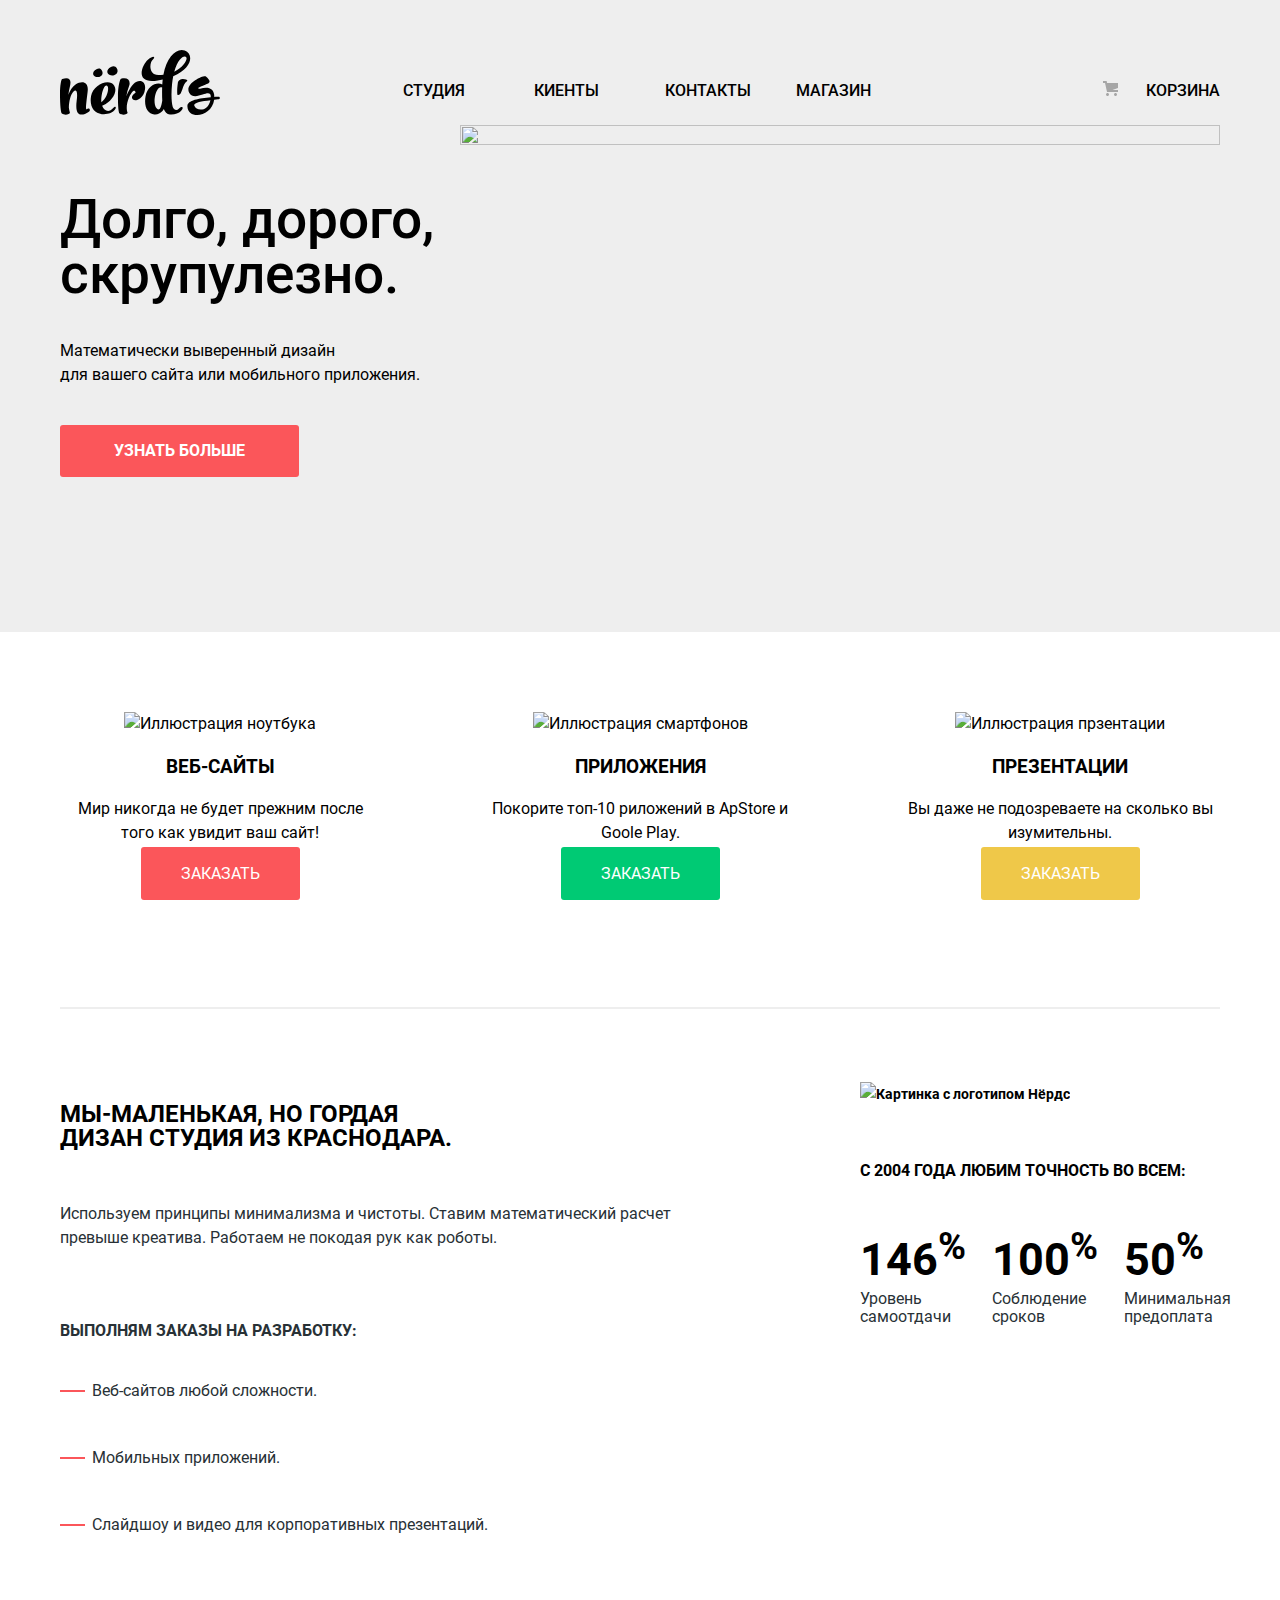
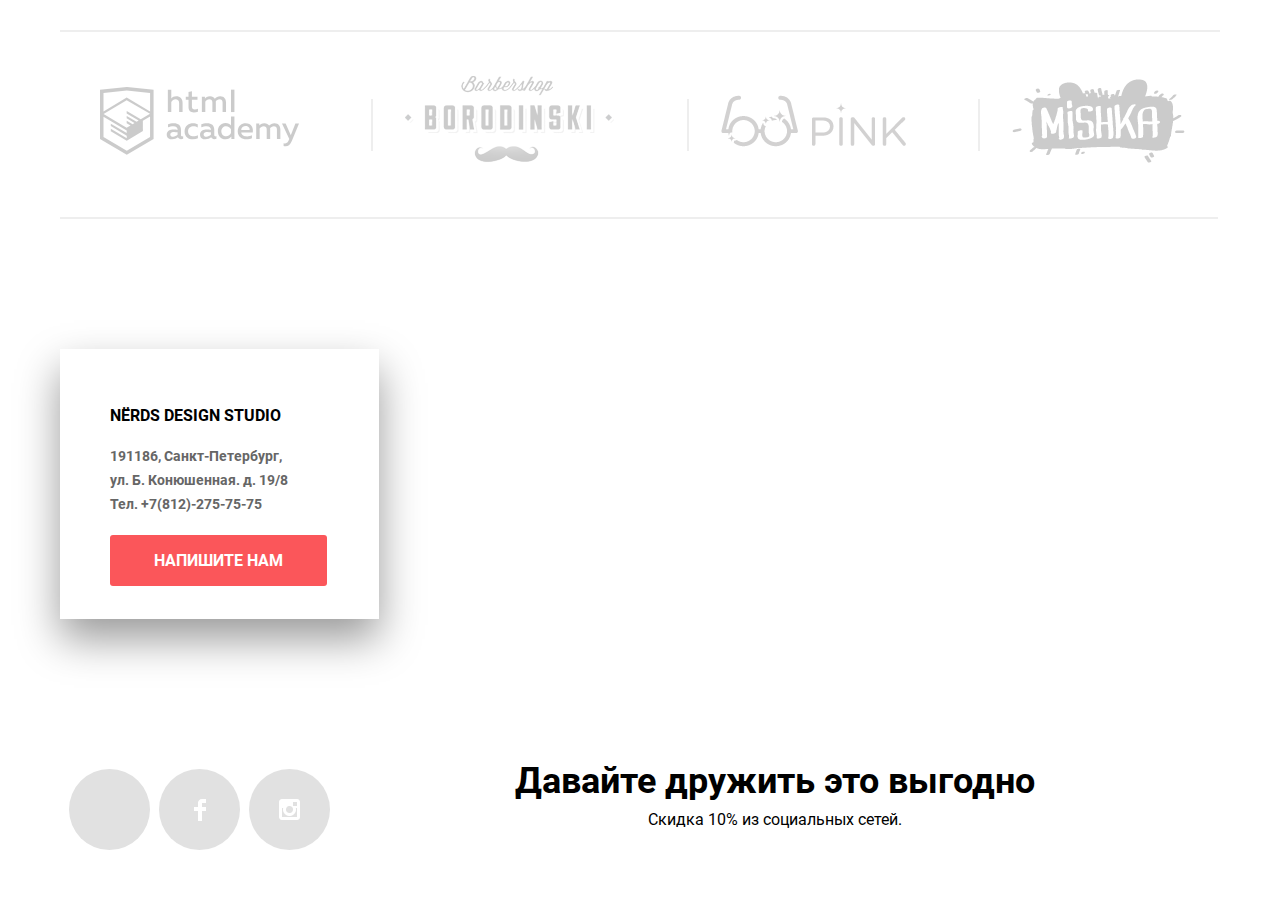
==== commit f3cb8128: "победил кнопку "Закрыть", выравнил групу партнров, сверстал высплывающее окно карточки Седона" ====
--- a/index.html
+++ b/index.html
@@ -15,9 +15,7 @@
 
 
 <body class="page-body">
-
   <header class="main-header">
-
     <div class="container">
       <nav class="main-navigation">
         <a href="index.html" class="main-header-logo">
@@ -28,7 +26,6 @@
               d="M113.207 27.161C112.726 29.6539 112.354 32.1666 112.092 34.692C111.033 44.752 111.48 53.688 112.705 57.678C113.431 59.815 116.162 62.624 118.783 59.701C121.626 56.498 124.75 58.352 120.957 62.117C118.617 64.422 114.268 65.995 109.918 65.545C106.795 65.152 104.9 63.13 103.784 60.04C103.34 60.938 102.837 61.725 102.224 62.342C100.105 64.535 97.539 65.772 94.25 65.434C87.613 64.704 83.712 57.511 85.551 47.281C87.503 36.49 96.87 32.556 102.279 35.424C102.391 34.075 102.502 32.725 102.614 31.32C102.642 31.1795 102.655 31.039 102.669 30.8985C102.683 30.758 102.697 30.6175 102.724 30.477C101.079 30.8387 99.424 31.1575 97.762 31.433C73.787 35.423 82.04 15.864 87.894 10.75C94.53 5.017 95.254 8.895 93.191 10.188C89.511 12.548 87.894 26.093 98.432 26.093C100.161 26.093 101.778 25.981 103.394 25.812C106.685 7.49 116.665 -1.391 124.75 1.532C133.726 4.792 132.779 19.067 113.207 27.161ZM102.279 51.554C102.055 48.012 102.055 44.022 102.112 39.918C102.112 39.6576 102.127 39.3974 102.141 39.1449C102.155 38.9068 102.168 38.6754 102.168 38.457C98.822 36.939 95.533 42.11 94.695 49.249C93.749 57.622 97.483 62.062 99.603 60.04C101.22 58.409 102.056 53.237 102.279 51.554ZM126.365 8.389C124.581 5.747 118.058 8.951 114.267 22.721C123.802 18.167 127.593 10.299 126.365 8.389Z" />
           </svg>
         </a>
-
 
         <div class="main-navigation-wrapper">
           <ul class="site-navigation">
@@ -45,16 +42,13 @@
                   d="M12.5 15C13.3284 15 14 14.3284 14 13.5C14 12.6716 13.3284 12 12.5 12C11.6716 12 11 12.6716 11 13.5C11 14.3284 11.6716 15 12.5 15Z"
                   fill="#A6A6A6" />
                 <path d="M15 2H4.07L3.648 0H0V2H2.031L4.016 11H15V9H9.441L15 6.951V2Z" fill="#A6A6A6" />
-              </svg> Корзина
-
-              <!--<img class="cart-icon" src="img/cart-icon.svg" width="15" height="11" alt="">!-->
-            </a>
+              </svg> Корзина</a>
           </ul>
         </div>
       </nav>
 
 
-      <!--</div>!-->
+
       <section>
         <div class="slide">
 
@@ -73,8 +67,7 @@
 
   <main class="container">
     <section class="offers">
-      <!-- <h2>Услуги:</h2>-->
-      <!--<div class="offers-website">!-->
+
 
       <ul class="offers-list">
         <li class="offers-item">
@@ -86,12 +79,7 @@
           </a>
         </li>
 
-        <!--</div>!-->
-
-
-
-        <!--<p>!-->
-        <!--<div class="offers-list">!-->
+
         <li class="offers-item">
           <img class="offers-illustration" src="img/illustration-2.jpg" width="300" Height="146"
             alt="Иллюстрация смартфонов">
@@ -100,13 +88,7 @@
           <a href="card.php?789" class="button-applications">Заказать
           </a>
         </li>
-        <!-- </div>!-->
-
-        <!--</p>!-->
-
-
-        <!--<p>!-->
-        <!--<div class="offers-list">!-->
+
         <li class="offers-item">
           <img class="offers-illustration" src="img/illustration-3.jpg" width="300" height="146"
             alt="Иллюстрация прзентации">
@@ -116,37 +98,28 @@
           <a href="card.php?101112" class="button-presentation">Заказать
           </a>
         </li>
-        <!--</div>!-->
-        <!--</p>!-->
       </ul>
 
     </section>
 
-    <!--<div class="benefist-description">!-->
-
-
     <div class="benefist">
-
       <section class="benefist-description">
         <!--<strong>О компании:</strong>!-->
         <h2 class="description">Мы-маленькая, но гордая<br>
           дизан студия из Краснодара.</h2>
         <p class="paragraph-description">Используем принципы минимализма и чистоты. Ставим математический расчет
           превыше креатива. Работаем не покодая рук как роботы.</p>
-
-
         <ul class="services-list">
           <h2>Выполням заказы на разработку:</h2>
           <span class="list-style"></span>
           <li class="services-item">Веб-сайтов любой сложности.</li>
           <span class="list-style"></span>
-          <li class="services-item">мобильных приложений.</li>
+          <li class="services-item">Мобильных приложений.</li>
           <span class="list-style"></span>
           <li class="services-item">Слайдшоу и видео для корпоративных презентаций.</li>
         </ul>
       </section>
-      <!--</div>!-->
-      <!--<div class="advantages">!-->
+
       <section class="advantages">
         <div class="advantages-container">
           <img class="container-img" src="img/nerds-illustration1.jpg" width="360" Height="208"
@@ -168,13 +141,10 @@
           </ul>
         </div>
       </section>
-
     </div>
-
 
     <section class="partners">
       <!--<h2 class="visually-hidden">Блок с партнерами</h2>!-->
-
       <div class="partners-list">
         <a class="partners-a" href="https://htmlacademy.ru/intensive/htmlcss">
           <svg class="partners-group" xmlns="http://www.w3.org/2000/svg" width="199" height="68" viewBox="0 0 199 68">
@@ -205,38 +175,32 @@
                 d="M27.0665 0.0349245L26.7871 0L0 2.79396V51.8979L26.7871 67.8234L53.5742 51.8979V2.79396L27.0665 0.0349245ZM50.0818 49.9072L26.7871 63.7722L3.49245 49.9072V29.7906L26.6823 43.5858L26.7173 46.1004L10.8266 36.6358L10.7917 39.0806L26.7522 48.6848L26.7871 51.2343L10.8266 41.6999L10.7917 44.1446L26.7522 53.7489L42.8873 44.1097V41.665H42.8524V40.8268V39.814V33.7371L50.0469 29.4414V49.9072H50.0818ZM50.0469 26.822L43.6906 30.559L40.7569 32.3052L26.7173 23.9932L26.6823 26.4379L38.6615 33.5276L38.5567 33.5974L38.3122 33.7371L36.6009 34.7499L26.7173 28.8826L26.6823 31.3273L34.5054 35.9723L32.6544 37.1946L32.6195 37.2296L26.7173 33.7371L26.6823 36.1818L30.559 38.4519L26.6125 40.8268L3.5623 27.1014L26.6474 13.2015L50.0469 26.822ZM50.0818 24.4123L26.6823 10.6171L3.49245 24.3773V5.9721L26.7871 3.52738L50.0818 5.9721V24.4123Z" />
             </g>
           </svg>
-          <!--<img src="img/Group5.svg" width="199" Height="67" alt="Портнерский лоотип html Academy">!-->
         </a>
-
-
-        <div class="partners-borodinski">
+        <div class="partners-item">
           <a class="partners-a" href="#">
             <img class="partners-group-image" src="img/logo-2.png" width="209" Height="90"
               alt="портнерский логотип барбершоп Borodinski">
           </a>
         </div>
 
-        <div class="partners-pink">
+        <div class="partners-item">
           <a class="partners-a" href="#">
             <img class="partners-group-image" src="img/logo-3.png" width="185" Height="52"
               alt="портнерский логотип Pink">
           </a>
         </div>
 
-        <div class="partners-mishka">
+        <div class="partners-item">
           <a class="partners-a" href="#">
             <img class="partners-group-image" src="img/logo-4.png" width="173" Height="84"
               alt="портнерский логотип Mishka">
           </a>
         </div>
       </div>
-
-    </section>
-
+    </section>
   </main>
 
-
-
+  
   <footer class="main-footer">
     <section class="main-footer-container">
       <div class="container">
@@ -277,9 +241,9 @@
       </div>
     </section>
   </footer>
-  <section class="modal">
-    <!--<h2 class="visually-hidden">Попап перед картой:</h2>!-->
-    <div class="write">
+  <!--<section class="modal">
+    <!--<h2 class="visually-hidden">Попап перед картой:</h2>
+   <div class="write">
       <div class="close">
         <h3>Напишите нам</h3>
         <button class="modal-close" type="button" aria-label="Закрыть"></button>
@@ -302,8 +266,9 @@
         </form>
       </div>
     </div>
-  </section>
+  </section>!-->
 
 
 </body>
+
 </html>
--- a/css/style.css
+++ b/css/style.css
@@ -336,6 +336,7 @@
   padding-left: 0px;
 }
 
+
 .services-list h2 {
   margin-left: 0px;
   padding-left: 0px;
@@ -357,14 +358,24 @@
   color: #283136;
   margin-bottom: 20px;
   padding-top: 23px;
+  display: flex;
+  align-items: center;
+}
+
+.services-item::before {
+  content: "";
+  display: block;
+  width: 25px;
+  height: 2px;
+  background: #FB565A;
+  margin-right: 7px;
+
 }
 
 .list-style {
   width: 25px;
   height: 2px;
 
-
-  background: violet;
 }
 
 /*advantages*/
@@ -443,40 +454,43 @@
   bottom: 0px;
 }
 
+
+
 .partners-list {
-  border-bottom: solid 2px #EEEEEE;
+  /* border-bottom: solid 2px #EEEEEE;*/
   align-items: center;
   display: flex;
   justify-content: space-between;
+  padding-left: 40px;
   margin-top: 0px;
-  margin-bottom: 80px;
-  padding-bottom: 44px;
   padding-top: 44px;
-
-
-
-  /* display: grid;
-    grid-template-columns: 1fr 1fr 1fr 1fr;
-    column-gap: 42px;*/
-}
-
-.partners-borodinski {
-  border-left: 2px solid #EEEEEE;
-  padding-left: 45px;
-  height: 45px;
-
-}
-
-.partners-pink {
-  border-left: 2px solid #EEEEEE;
-  padding-left: 45px;
-  height: 45px;
-}
-
-.partners-mishka {
-  border-left: 2px solid #EEEEEE;
-  padding-left: 45px;
-  height: 45px;
+  width: 1085px;
+}
+
+.partners::after {
+  content: "";
+  display: block;
+  height: 2px;
+  margin-right: 7px;
+  background: #EEEEEE;
+  margin-top: 44px;
+  width: 1158px;
+}
+
+.partners-item {
+  display: flex;
+  align-items: center;
+}
+
+.partners-item::before {
+  content: "";
+  display: block;
+  width: 52px;
+  height: 2px;
+  margin-right: 7px;
+  transform: rotate(90deg);
+  background: #EEEEEE;
+
 }
 
 /* Button */
@@ -1187,15 +1201,17 @@
   text-transform: uppercase;
 }
 
-.modal{
+.modal {
   position: fixed;
+
 }
 
 .modal-close {
+  border: none;
   border: none;
   transform: translateX(50%);
   background-image: url("../img/Vector.svg");
-
+  background-color: #ffffff;
   display: block;
   padding: 0px;
   cursor: pointer;
@@ -1209,8 +1225,9 @@
   opacity: 1;
 }
 
-.modal-close:active{
+.modal-close:active {
   opacity: 0.1;
+
 }
 
 .close {
@@ -1230,12 +1247,12 @@
   width: 100%;
   border: 2px solid #D7DCDE;
   border-radius: 3px;
-transition: 0.25s;
-}
-
-.write-text:hover{
+  transition: 0.25s;
+}
+
+.write-text:hover {
   border-color: #B4B9BB;
-  }
+}
 
 
 
@@ -1249,7 +1266,8 @@
 }
 
 .write {
-  margin-top: 40px;
+  bottom: auto;
+  margin-top: 61px;
   padding-left: 100px;
   padding-top: 63px;
   padding-right: 100px;
@@ -1290,8 +1308,8 @@
   transition: 0.25s;
 }
 
-.write-username:hover{
-border-color: #B4B9BB;
+.write-username:hover {
+  border-color: #B4B9BB;
 }
 
 .write-email {
@@ -1308,10 +1326,10 @@
 }
 
 .write-email:hover,
-.write-email:focus{
+.write-email:focus {
   border-color: #B4B9BB;
   color: #000;
-  }
+}
 
 .button-send {
   background: #FB565A;
@@ -1340,3 +1358,81 @@
   background-color: #D7373B;
   color: rgba(255, 255, 255, 0.3);
 }
+
+
+.sedona-card {
+  padding-top: 26px;
+  padding-bottom: 44px;
+  background: #EEEEEE;
+  width: 360px;
+  top: 522px;
+}
+
+.sale-button {
+  padding-top: 17px;
+  padding-bottom: 15px;
+  padding-left: 72px;
+  padding-right: 72px;
+  background: #FB565A;
+  color: #FFFFFF;
+  border-radius: 3px;
+  transition: 0.25s;
+  font-weight: 500;
+  font-size: 16px;
+  text-transform: uppercase;
+}
+
+.sale-button:hover {
+  background: #E74246;
+}
+
+.sale-button:active {
+  background: #D7373B;
+  box-shadow: inset 0px 3px 0px rgba(0, 1, 1, 0.1);
+}
+
+.sale {
+  color: #000;
+}
+
+.sedona-card-item {
+  width: 208px;
+  font-weight: 400;
+  color: #666666;
+  font-size: 16px;
+}
+
+.sedona-card-list {
+  list-style: none;
+  padding: 0;
+  margin-bottom: 32px;
+}
+
+.sedona-card-info {
+  margin-left: 75px;
+}
+
+.sedona-title {
+  font-weight: 700;
+  font-size: 18px;
+  text-transform: uppercase;
+}
+
+.sedona-card{
+  top: 1002px;
+  position: absolute;
+  display: flex;
+  align-items: center;
+  text-align: center;
+  opacity: 0;
+  transition: 0.25s;
+}
+
+.sedona-card:hover{
+opacity: 1;
+}
+.sorting-title{
+  font-size: 18px;
+  font-weight: 700;
+  margin-left: -95px;
+}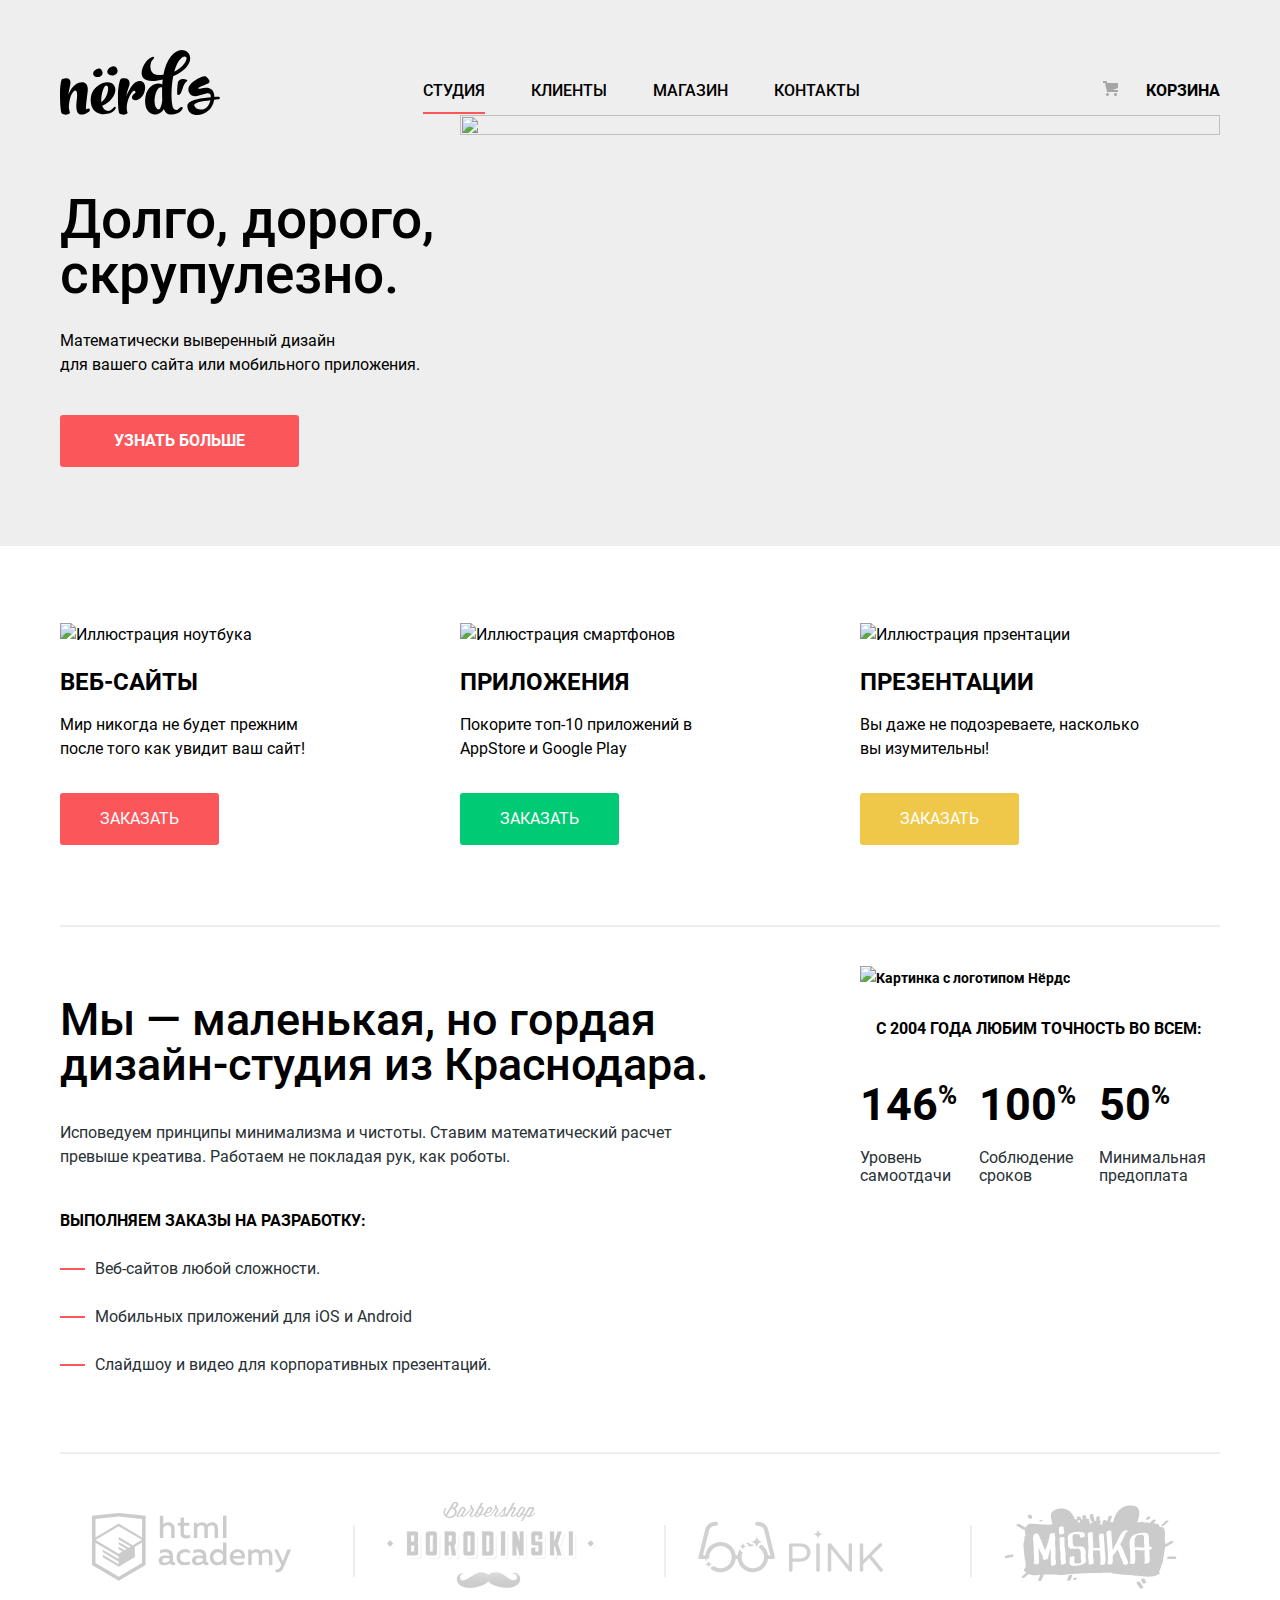
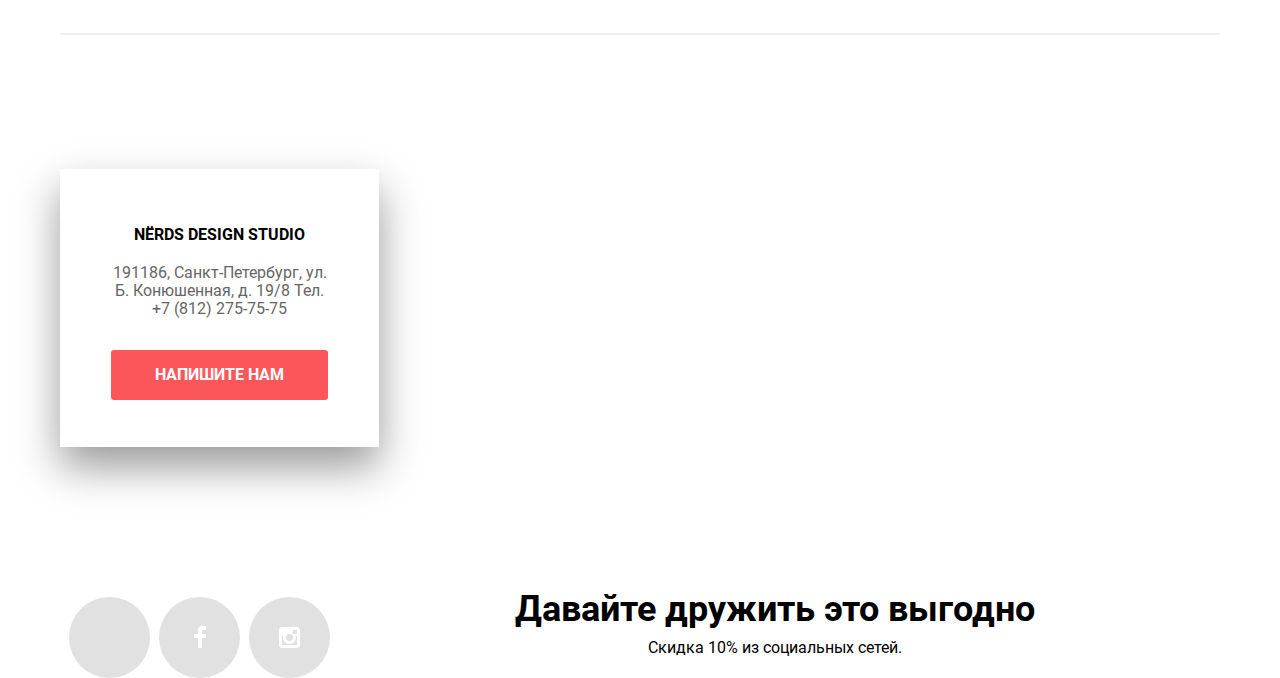
==== commit 2fababe1: "Перфекционистские  дела." ====
--- a/index.html
+++ b/index.html
@@ -29,29 +29,26 @@
 
         <div class="main-navigation-wrapper">
           <ul class="site-navigation">
-            <li><a href="blank.html">Студия</a></li>
-            <li><a href="blank.html">Киенты</a></li>
+            <li><a href="blank.html" class="active">Студия</a></li>
+            <li><a href="blank.html">Клиенты</a></li>
+            <li><a href="catalog.html">Магазин</a></li>
             <li><a href="blank.html">Контакты</a></li>
-            <li><a href="catalog.html">Магазин</a></li>
-            <a href="blank.html" class="site-navigation-cart"><svg class="cart-icon" xmlns="http://www.w3.org/2000/svg"
-                width="15" height="15" viewBox="0 0 15 15" fill="none">
-                <path
-                  d="M4.5 15C5.32843 15 6 14.3284 6 13.5C6 12.6716 5.32843 12 4.5 12C3.67157 12 3 12.6716 3 13.5C3 14.3284 3.67157 15 4.5 15Z"
-                  fill="#A6A6A6" />
-                <path
-                  d="M12.5 15C13.3284 15 14 14.3284 14 13.5C14 12.6716 13.3284 12 12.5 12C11.6716 12 11 12.6716 11 13.5C11 14.3284 11.6716 15 12.5 15Z"
-                  fill="#A6A6A6" />
-                <path d="M15 2H4.07L3.648 0H0V2H2.031L4.016 11H15V9H9.441L15 6.951V2Z" fill="#A6A6A6" />
-              </svg> Корзина</a>
           </ul>
-        </div>
+
+        </div>
+        <a href="blank.html" class="site-navigation-cart"><svg class="cart-icon" xmlns="http://www.w3.org/2000/svg" width="15" height="15" viewBox="0 0 15 15"
+            fill="none">
+            <path d="M4.5 15C5.32843 15 6 14.3284 6 13.5C6 12.6716 5.32843 12 4.5 12C3.67157 12 3 12.6716 3 13.5C3 14.3284 3.67157 15 4.5 15Z" fill="#A6A6A6" />
+            <path d="M12.5 15C13.3284 15 14 14.3284 14 13.5C14 12.6716 13.3284 12 12.5 12C11.6716 12 11 12.6716 11 13.5C11 14.3284 11.6716 15 12.5 15Z"
+              fill="#A6A6A6" />
+            <path d="M15 2H4.07L3.648 0H0V2H2.031L4.016 11H15V9H9.441L15 6.951V2Z" fill="#A6A6A6" />
+          </svg> Корзина</a>
       </nav>
 
 
 
       <section>
         <div class="slide">
-
           <div>
             <h1 class="glav">Долго, дорого, скрупулезно.</h1>
             <p class="glav-p">Математически выверенный дизайн<br>
@@ -62,40 +59,38 @@
           <img class="nerds-slide" src="img/nerds-index-slide1.png" width="760" height="431" alt="">
         </div>
       </section>
+    </div>
   </header>
 
 
-  <main class="container">
+  <main class="container main">
     <section class="offers">
 
 
       <ul class="offers-list">
         <li class="offers-item">
-          <img class="offers-illustration" src="img/illustration1.jpg" width="300" Height="146"
-            alt="Иллюстрация ноутбука">
+          <img class="offers-illustration" src="img/illustration1.jpg" width="300" Height="146" alt="Иллюстрация ноутбука">
           <h3>Веб-сайты</h3>
           <p>Мир никогда не будет прежним после того как увидит ваш сайт!</p>
-          <a href="card.php?456" class="button-website">Заказать
+          <a href="card.php?456" class="button button-red">Заказать
           </a>
         </li>
 
 
         <li class="offers-item">
-          <img class="offers-illustration" src="img/illustration-2.jpg" width="300" Height="146"
-            alt="Иллюстрация смартфонов">
+          <img class="offers-illustration" src="img/illustration-2.jpg" width="300" Height="146" alt="Иллюстрация смартфонов">
           <h3>Приложения</h3>
-          <p>Покорите топ-10 риложений в ApStore и Goole Play.</p>
-          <a href="card.php?789" class="button-applications">Заказать
+          <p>Покорите топ-10 приложений в AppStore и Google Play</p>
+          <a href="card.php?789" class="button button-green">Заказать
           </a>
         </li>
 
         <li class="offers-item">
-          <img class="offers-illustration" src="img/illustration-3.jpg" width="300" height="146"
-            alt="Иллюстрация прзентации">
+          <img class="offers-illustration" src="img/illustration-3.jpg" width="300" height="146" alt="Иллюстрация прзентации">
 
           <h3>Презентации</h3>
-          <p>Вы даже не подозреваете на сколько вы изумительны.</p>
-          <a href="card.php?101112" class="button-presentation">Заказать
+          <p>Вы даже не подозреваете, насколько вы изумительны!</p>
+          <a href="card.php?101112" class="button button-yellow">Заказать
           </a>
         </li>
       </ul>
@@ -105,25 +100,20 @@
     <div class="benefist">
       <section class="benefist-description">
         <!--<strong>О компании:</strong>!-->
-        <h2 class="description">Мы-маленькая, но гордая<br>
-          дизан студия из Краснодара.</h2>
-        <p class="paragraph-description">Используем принципы минимализма и чистоты. Ставим математический расчет
-          превыше креатива. Работаем не покодая рук как роботы.</p>
+        <h2 class="description">Мы — маленькая, но гордая дизайн-студия из Краснодара.</h2>
+        <p class="paragraph-description">Исповедуем принципы минимализма и чистоты. Ставим математический расчет превыше креатива. Работаем не покладая рук, как
+          роботы.</p>
+        <h2 class="services-list-title" >Выполняем заказы на разработку:</h2>
         <ul class="services-list">
-          <h2>Выполням заказы на разработку:</h2>
-          <span class="list-style"></span>
           <li class="services-item">Веб-сайтов любой сложности.</li>
-          <span class="list-style"></span>
-          <li class="services-item">Мобильных приложений.</li>
-          <span class="list-style"></span>
+          <li class="services-item">Мобильных приложений для iOS и Android</li>
           <li class="services-item">Слайдшоу и видео для корпоративных презентаций.</li>
         </ul>
       </section>
 
       <section class="advantages">
         <div class="advantages-container">
-          <img class="container-img" src="img/nerds-illustration1.jpg" width="360" Height="208"
-            alt="Картинка с логотипом Нёрдс">
+          <img class="container-img" src="img/nerds-illustration1.jpg" width="360" Height="208" alt="Картинка с логотипом Нёрдс">
           <p class="paragraph-list">с 2004 года любим точность во всем:</p>
           <ul class="advantages-list">
             <li class="advantages-item">
@@ -146,73 +136,69 @@
     <section class="partners">
       <!--<h2 class="visually-hidden">Блок с партнерами</h2>!-->
       <div class="partners-list">
-        <a class="partners-a" href="https://htmlacademy.ru/intensive/htmlcss">
-          <svg class="partners-group" xmlns="http://www.w3.org/2000/svg" width="199" height="68" viewBox="0 0 199 68">
-            <g>
-              <path
-                d="M82.1427 49.4881C82.4919 49.4881 82.8412 49.3834 83.1555 49.3135V51.7582C82.5269 52.0027 81.7585 52.1424 80.9902 52.1424C79.5932 52.1424 78.4756 51.5836 77.9168 50.3612C76.4151 51.5836 74.5291 52.3519 72.1193 52.3519C69.3254 52.3519 66.741 50.8153 66.741 47.6371C66.741 43.6907 70.3731 42.5032 73.5862 42.5032C74.9133 42.5032 76.3801 42.6778 77.5676 42.9572V42.3985C77.5676 40.4776 76.1706 39.1505 73.5513 39.1505C71.2812 39.1505 69.3952 39.7093 68.0332 40.3379V37.1947C69.2555 36.7756 71.4558 36.1819 73.9005 36.1819C78.2311 36.1819 80.9902 38.2424 80.9902 42.8874V48.3705C81.0251 49.2087 81.514 49.4881 82.1427 49.4881ZM70.2683 47.3927C70.2683 48.8944 71.5955 49.6628 73.1322 49.6628C74.7736 49.6628 76.3452 49.069 77.5676 47.8467V45.2623C76.6246 45.0876 75.3324 44.8781 74.2497 44.8781C72.3289 44.8781 70.2683 45.4718 70.2683 47.3927Z" />
-              <path
-                d="M93.0392 36.1469C94.7505 36.1469 96.4269 36.531 97.754 37.3343V40.4775C96.6365 39.6742 95.0649 39.1853 93.4932 39.1853C90.7691 39.1853 88.045 40.6172 88.045 44.2493C88.045 47.7418 90.6993 49.3134 93.4583 49.3134C95.0998 49.3134 96.7063 48.8245 97.9287 48.126V51.3041C96.4618 52.0026 94.7855 52.3518 92.8646 52.3518C88.7784 52.3518 84.5875 49.8722 84.5875 44.389C84.5526 38.6265 88.9531 36.1469 93.0392 36.1469Z" />
-              <path
-                d="M115.426 49.4881C115.775 49.4881 116.124 49.3834 116.439 49.3135V51.7582C115.81 52.0027 115.042 52.1424 114.273 52.1424C112.876 52.1424 111.759 51.5836 111.2 50.3612C109.698 51.5836 107.812 52.3519 105.402 52.3519C102.608 52.3519 100.024 50.8153 100.024 47.6371C100.024 43.6907 103.656 42.5032 106.869 42.5032C108.196 42.5032 109.663 42.6778 110.851 42.9572V42.3985C110.851 40.4776 109.454 39.1505 106.834 39.1505C104.564 39.1505 102.678 39.7093 101.316 40.3379V37.1947C102.539 36.7756 104.739 36.1819 107.184 36.1819C111.514 36.1819 114.273 38.2424 114.273 42.8874V48.3705C114.308 49.2087 114.832 49.4881 115.426 49.4881ZM103.586 47.3927C103.586 48.8944 104.913 49.6628 106.45 49.6628C108.092 49.6628 109.663 49.069 110.886 47.8467V45.2623C109.943 45.0876 108.65 44.8781 107.568 44.8781C105.612 44.8781 103.586 45.4718 103.586 47.3927Z" />
-              <path
-                d="M134.425 29.5112V51.8979H131.352V49.4531C130.164 50.9549 128.348 52.282 125.484 52.282C120.839 52.282 117.871 48.615 117.871 44.1795C117.871 39.779 120.839 36.077 125.484 36.077C128.173 36.077 129.955 37.2645 131.002 38.4868V29.5112H134.425ZM126.078 39.1504C123.319 39.1504 121.328 41.2109 121.328 44.2494C121.328 47.2529 123.354 49.3134 126.078 49.3134C128.488 49.3134 130.234 47.7768 130.967 46.1004V42.3635C130.234 40.6871 128.488 39.1504 126.078 39.1504Z" />
-              <path
-                d="M145.496 36.1469C151.608 36.1469 153.703 41.0712 152.725 45.5066H141.2C141.584 48.2657 144.273 49.4182 147.067 49.4182C148.918 49.4182 150.63 48.9642 151.922 48.3355V51.2692C150.525 51.9327 148.569 52.3169 146.439 52.3169C141.724 52.3169 137.742 49.6277 137.742 44.2144C137.742 38.6614 141.968 36.1469 145.496 36.1469ZM145.67 38.9757C143.365 38.9757 141.305 40.3378 141.165 42.9222H149.652C149.861 41.5951 149.023 38.9757 145.67 38.9757Z"
-                \ />
-              <path
-                d="M156.218 51.8978V36.5659H159.256V38.4868C160.094 37.5438 161.875 36.1469 164.355 36.1469C166.66 36.1469 168.267 37.0898 169.14 38.5916C170.467 37.2644 172.283 36.1469 174.518 36.1469C178.569 36.1469 180.351 39.1504 180.351 42.3285V51.9327H176.928V42.4333C176.928 40.4426 175.74 39.2202 173.889 39.2202C172.213 39.2202 170.886 40.3378 170.083 41.2808C170.118 41.63 170.153 41.9792 170.153 42.3285V51.9327H166.73V42.4333C166.73 40.4426 165.543 39.2202 163.692 39.2202C161.841 39.2202 160.444 40.5473 159.64 41.5951V51.9327H156.218V51.8978Z" />
-              <path
-                d="M195.438 36.5659H199L191.806 53.9933C190.129 57.9747 187.964 59.3367 185.624 59.3367C184.961 59.3367 184.297 59.2319 183.598 59.0922V56.1935C184.122 56.3681 184.646 56.4031 185.17 56.4031C186.846 56.4031 188.069 55.2156 188.977 52.8408L189.291 52.0724L181.992 36.6008H185.624L190.793 48.1609L195.438 36.5659Z" />
-              <path
-                d="M71.281 2.6543V11.3854C72.3986 10.2329 74.1448 9.28996 76.2403 9.28996C80.1169 9.28996 82.5616 11.9093 82.5616 15.5415V25.0409H79.139V15.9955C79.139 13.5158 77.6023 12.3284 75.5767 12.3284C73.6209 12.3284 72.1541 13.6555 71.281 14.8779V25.0409H67.8584V2.6543H71.281Z" />
-              <path
-                d="M91.9213 4.22595V9.67418H97.4743V12.6777H91.9213V19.6975C91.9213 21.7231 92.8642 22.3867 94.82 22.3867C95.9376 22.3867 96.9504 22.1772 97.9283 21.793V24.7267C96.7758 25.1458 95.3089 25.3902 93.8072 25.3902C90.8386 25.3902 88.5336 23.9234 88.5336 20.3262V12.6428H85.7745V9.63926H88.5336V5.06414L91.9213 4.22595Z" />
-              <path
-                d="M101.875 25.0409V9.70901H104.913V11.6299C105.752 10.6869 107.533 9.28992 110.012 9.28992C112.317 9.28992 113.924 10.2329 114.797 11.7346C116.124 10.4075 117.94 9.28992 120.175 9.28992C124.227 9.28992 126.008 12.2934 126.008 15.4716V25.0758H122.585V15.5414C122.585 13.5507 121.398 12.3284 119.547 12.3284C117.87 12.3284 116.543 13.4459 115.74 14.3889C115.775 14.7381 115.81 15.0874 115.81 15.4366V25.0409H112.387V15.5414C112.387 13.5507 111.2 12.3284 109.349 12.3284C107.498 12.3284 106.101 13.6555 105.298 14.7032V25.0409H101.875Z" />
-              <path d="M134.424 2.6543H131.002V25.0409H134.424V2.6543Z" />
-              <path
-                d="M27.0665 0.0349245L26.7871 0L0 2.79396V51.8979L26.7871 67.8234L53.5742 51.8979V2.79396L27.0665 0.0349245ZM50.0818 49.9072L26.7871 63.7722L3.49245 49.9072V29.7906L26.6823 43.5858L26.7173 46.1004L10.8266 36.6358L10.7917 39.0806L26.7522 48.6848L26.7871 51.2343L10.8266 41.6999L10.7917 44.1446L26.7522 53.7489L42.8873 44.1097V41.665H42.8524V40.8268V39.814V33.7371L50.0469 29.4414V49.9072H50.0818ZM50.0469 26.822L43.6906 30.559L40.7569 32.3052L26.7173 23.9932L26.6823 26.4379L38.6615 33.5276L38.5567 33.5974L38.3122 33.7371L36.6009 34.7499L26.7173 28.8826L26.6823 31.3273L34.5054 35.9723L32.6544 37.1946L32.6195 37.2296L26.7173 33.7371L26.6823 36.1818L30.559 38.4519L26.6125 40.8268L3.5623 27.1014L26.6474 13.2015L50.0469 26.822ZM50.0818 24.4123L26.6823 10.6171L3.49245 24.3773V5.9721L26.7871 3.52738L50.0818 5.9721V24.4123Z" />
-            </g>
-          </svg>
-        </a>
+        <div class="partners-item">
+          <a class="partners-a" href="https://htmlacademy.ru/intensive/htmlcss">
+            <svg class="partners-group" xmlns="http://www.w3.org/2000/svg" width="199" height="68" viewBox="0 0 199 68">
+              <g>
+                <path
+                  d="M82.1427 49.4881C82.4919 49.4881 82.8412 49.3834 83.1555 49.3135V51.7582C82.5269 52.0027 81.7585 52.1424 80.9902 52.1424C79.5932 52.1424 78.4756 51.5836 77.9168 50.3612C76.4151 51.5836 74.5291 52.3519 72.1193 52.3519C69.3254 52.3519 66.741 50.8153 66.741 47.6371C66.741 43.6907 70.3731 42.5032 73.5862 42.5032C74.9133 42.5032 76.3801 42.6778 77.5676 42.9572V42.3985C77.5676 40.4776 76.1706 39.1505 73.5513 39.1505C71.2812 39.1505 69.3952 39.7093 68.0332 40.3379V37.1947C69.2555 36.7756 71.4558 36.1819 73.9005 36.1819C78.2311 36.1819 80.9902 38.2424 80.9902 42.8874V48.3705C81.0251 49.2087 81.514 49.4881 82.1427 49.4881ZM70.2683 47.3927C70.2683 48.8944 71.5955 49.6628 73.1322 49.6628C74.7736 49.6628 76.3452 49.069 77.5676 47.8467V45.2623C76.6246 45.0876 75.3324 44.8781 74.2497 44.8781C72.3289 44.8781 70.2683 45.4718 70.2683 47.3927Z" />
+                <path
+                  d="M93.0392 36.1469C94.7505 36.1469 96.4269 36.531 97.754 37.3343V40.4775C96.6365 39.6742 95.0649 39.1853 93.4932 39.1853C90.7691 39.1853 88.045 40.6172 88.045 44.2493C88.045 47.7418 90.6993 49.3134 93.4583 49.3134C95.0998 49.3134 96.7063 48.8245 97.9287 48.126V51.3041C96.4618 52.0026 94.7855 52.3518 92.8646 52.3518C88.7784 52.3518 84.5875 49.8722 84.5875 44.389C84.5526 38.6265 88.9531 36.1469 93.0392 36.1469Z" />
+                <path
+                  d="M115.426 49.4881C115.775 49.4881 116.124 49.3834 116.439 49.3135V51.7582C115.81 52.0027 115.042 52.1424 114.273 52.1424C112.876 52.1424 111.759 51.5836 111.2 50.3612C109.698 51.5836 107.812 52.3519 105.402 52.3519C102.608 52.3519 100.024 50.8153 100.024 47.6371C100.024 43.6907 103.656 42.5032 106.869 42.5032C108.196 42.5032 109.663 42.6778 110.851 42.9572V42.3985C110.851 40.4776 109.454 39.1505 106.834 39.1505C104.564 39.1505 102.678 39.7093 101.316 40.3379V37.1947C102.539 36.7756 104.739 36.1819 107.184 36.1819C111.514 36.1819 114.273 38.2424 114.273 42.8874V48.3705C114.308 49.2087 114.832 49.4881 115.426 49.4881ZM103.586 47.3927C103.586 48.8944 104.913 49.6628 106.45 49.6628C108.092 49.6628 109.663 49.069 110.886 47.8467V45.2623C109.943 45.0876 108.65 44.8781 107.568 44.8781C105.612 44.8781 103.586 45.4718 103.586 47.3927Z" />
+                <path
+                  d="M134.425 29.5112V51.8979H131.352V49.4531C130.164 50.9549 128.348 52.282 125.484 52.282C120.839 52.282 117.871 48.615 117.871 44.1795C117.871 39.779 120.839 36.077 125.484 36.077C128.173 36.077 129.955 37.2645 131.002 38.4868V29.5112H134.425ZM126.078 39.1504C123.319 39.1504 121.328 41.2109 121.328 44.2494C121.328 47.2529 123.354 49.3134 126.078 49.3134C128.488 49.3134 130.234 47.7768 130.967 46.1004V42.3635C130.234 40.6871 128.488 39.1504 126.078 39.1504Z" />
+                <path
+                  d="M145.496 36.1469C151.608 36.1469 153.703 41.0712 152.725 45.5066H141.2C141.584 48.2657 144.273 49.4182 147.067 49.4182C148.918 49.4182 150.63 48.9642 151.922 48.3355V51.2692C150.525 51.9327 148.569 52.3169 146.439 52.3169C141.724 52.3169 137.742 49.6277 137.742 44.2144C137.742 38.6614 141.968 36.1469 145.496 36.1469ZM145.67 38.9757C143.365 38.9757 141.305 40.3378 141.165 42.9222H149.652C149.861 41.5951 149.023 38.9757 145.67 38.9757Z" />
+                <path
+                  d="M156.218 51.8978V36.5659H159.256V38.4868C160.094 37.5438 161.875 36.1469 164.355 36.1469C166.66 36.1469 168.267 37.0898 169.14 38.5916C170.467 37.2644 172.283 36.1469 174.518 36.1469C178.569 36.1469 180.351 39.1504 180.351 42.3285V51.9327H176.928V42.4333C176.928 40.4426 175.74 39.2202 173.889 39.2202C172.213 39.2202 170.886 40.3378 170.083 41.2808C170.118 41.63 170.153 41.9792 170.153 42.3285V51.9327H166.73V42.4333C166.73 40.4426 165.543 39.2202 163.692 39.2202C161.841 39.2202 160.444 40.5473 159.64 41.5951V51.9327H156.218V51.8978Z" />
+                <path
+                  d="M195.438 36.5659H199L191.806 53.9933C190.129 57.9747 187.964 59.3367 185.624 59.3367C184.961 59.3367 184.297 59.2319 183.598 59.0922V56.1935C184.122 56.3681 184.646 56.4031 185.17 56.4031C186.846 56.4031 188.069 55.2156 188.977 52.8408L189.291 52.0724L181.992 36.6008H185.624L190.793 48.1609L195.438 36.5659Z" />
+                <path
+                  d="M71.281 2.6543V11.3854C72.3986 10.2329 74.1448 9.28996 76.2403 9.28996C80.1169 9.28996 82.5616 11.9093 82.5616 15.5415V25.0409H79.139V15.9955C79.139 13.5158 77.6023 12.3284 75.5767 12.3284C73.6209 12.3284 72.1541 13.6555 71.281 14.8779V25.0409H67.8584V2.6543H71.281Z" />
+                <path
+                  d="M91.9213 4.22595V9.67418H97.4743V12.6777H91.9213V19.6975C91.9213 21.7231 92.8642 22.3867 94.82 22.3867C95.9376 22.3867 96.9504 22.1772 97.9283 21.793V24.7267C96.7758 25.1458 95.3089 25.3902 93.8072 25.3902C90.8386 25.3902 88.5336 23.9234 88.5336 20.3262V12.6428H85.7745V9.63926H88.5336V5.06414L91.9213 4.22595Z" />
+                <path
+                  d="M101.875 25.0409V9.70901H104.913V11.6299C105.752 10.6869 107.533 9.28992 110.012 9.28992C112.317 9.28992 113.924 10.2329 114.797 11.7346C116.124 10.4075 117.94 9.28992 120.175 9.28992C124.227 9.28992 126.008 12.2934 126.008 15.4716V25.0758H122.585V15.5414C122.585 13.5507 121.398 12.3284 119.547 12.3284C117.87 12.3284 116.543 13.4459 115.74 14.3889C115.775 14.7381 115.81 15.0874 115.81 15.4366V25.0409H112.387V15.5414C112.387 13.5507 111.2 12.3284 109.349 12.3284C107.498 12.3284 106.101 13.6555 105.298 14.7032V25.0409H101.875Z" />
+                <path d="M134.424 2.6543H131.002V25.0409H134.424V2.6543Z" />
+                <path
+                  d="M27.0665 0.0349245L26.7871 0L0 2.79396V51.8979L26.7871 67.8234L53.5742 51.8979V2.79396L27.0665 0.0349245ZM50.0818 49.9072L26.7871 63.7722L3.49245 49.9072V29.7906L26.6823 43.5858L26.7173 46.1004L10.8266 36.6358L10.7917 39.0806L26.7522 48.6848L26.7871 51.2343L10.8266 41.6999L10.7917 44.1446L26.7522 53.7489L42.8873 44.1097V41.665H42.8524V40.8268V39.814V33.7371L50.0469 29.4414V49.9072H50.0818ZM50.0469 26.822L43.6906 30.559L40.7569 32.3052L26.7173 23.9932L26.6823 26.4379L38.6615 33.5276L38.5567 33.5974L38.3122 33.7371L36.6009 34.7499L26.7173 28.8826L26.6823 31.3273L34.5054 35.9723L32.6544 37.1946L32.6195 37.2296L26.7173 33.7371L26.6823 36.1818L30.559 38.4519L26.6125 40.8268L3.5623 27.1014L26.6474 13.2015L50.0469 26.822ZM50.0818 24.4123L26.6823 10.6171L3.49245 24.3773V5.9721L26.7871 3.52738L50.0818 5.9721V24.4123Z" />
+              </g>
+            </svg>
+          </a>
+        </div>
+        <div class="partners-item partners-item-two">
+          <a class="partners-a" href="#">
+            <img class="partners-group-image" src="img/logo-2.png" width="209" Height="90" alt="портнерский логотип барбершоп Borodinski">
+          </a>
+        </div>
+
+        <div class="partners-item partners-item-three">
+          <a class="partners-a" href="#">
+            <img class="partners-group-image" src="img/logo-3.png" width="185" Height="52" alt="портнерский логотип Pink">
+          </a>
+        </div>
+
         <div class="partners-item">
           <a class="partners-a" href="#">
-            <img class="partners-group-image" src="img/logo-2.png" width="209" Height="90"
-              alt="портнерский логотип барбершоп Borodinski">
-          </a>
-        </div>
-
-        <div class="partners-item">
-          <a class="partners-a" href="#">
-            <img class="partners-group-image" src="img/logo-3.png" width="185" Height="52"
-              alt="портнерский логотип Pink">
-          </a>
-        </div>
-
-        <div class="partners-item">
-          <a class="partners-a" href="#">
-            <img class="partners-group-image" src="img/logo-4.png" width="173" Height="84"
-              alt="портнерский логотип Mishka">
+            <img class="partners-group-image" src="img/logo-4.png" width="173" Height="84" alt="портнерский логотип Mishka">
           </a>
         </div>
       </div>
     </section>
   </main>
 
-  
+
   <footer class="main-footer">
     <section class="main-footer-container">
       <div class="container">
         <iframe class="map"
           src="https://www.google.com/maps/embed?pb=!1m18!1m12!1m3!1d1998.6036253002815!2d30.320858715692516!3d59.93871916905466!2m3!1f0!2f0!3f0!3m2!1i1024!2i768!4f13.1!3m3!1m2!1s0x4696310fca145cc1%3A0x42b32648d8238007!2z0JHQvtC70YzRiNCw0Y8g0JrQvtC90Y7RiNC10L3QvdCw0Y8g0YPQuy4sIDE5LzgsINCh0LDQvdC60YIt0J_QtdGC0LXRgNCx0YPRgNCzLCAxOTExODY!5e0!3m2!1sru!2sru!4v1616092546171!5m2!1sru!2sru"
           width="1440" height="416" style="border:0;" allowfullscreen="" loading="lazy"></iframe>
-        <!--<img class="map" src="img/map1.png" width="1440" height="416" alt="">-->
         <section class="contacts">
           <h3>NЁRDS DESIGN STUDIO</h3>
-          <p class="contacts-paragraph">191186, Санкт-Петербург,<br>
-            ул. Б. Конюшенная. д. 19/8<br>
-            Тел. <a class="contacts-phone" href="tel:+78122757575">+7(812)-275-75-75</a><br>
+          <p class="contacts-paragraph">191186, Санкт-Петербург, ул. Б. Конюшенная, д. 19/8
+            Тел. <a class="contacts-phone" href="tel:+78122757575">+7 (812) 275-75-75</a><br>
           </p>
           <a href="#" class="contacts-button">Напишите нам
           </a>
@@ -242,7 +228,7 @@
     </section>
   </footer>
   <!--<section class="modal">
-    <!--<h2 class="visually-hidden">Попап перед картой:</h2>
+    <h2 class="visually-hidden">Попап перед картой:</h2>
    <div class="write">
       <div class="close">
         <h3>Напишите нам</h3>
--- a/css/style.css
+++ b/css/style.css
@@ -52,6 +52,7 @@
 
 
 a {
+  color: inherit;
   text-decoration: none;
 }
 
@@ -63,17 +64,24 @@
 /* Main */
 
 
-.main-navigation-wrapper {}
+.main-navigation-wrapper {
+  display: flex;
+  align-items: center;
+  margin-top: 10px;
+  margin-right: 40px;
+}
 
 .main-navigation {
   display: flex;
   align-items: center;
   justify-content: space-between;
   text-transform: uppercase;
+  padding-top: 49px;
 }
 
 .site-navigation-cart {
-  grid-column-start: 7;
+  font-size: 16px;
+  margin-top: 10px;
 }
 
 .site-navigation {
@@ -81,37 +89,51 @@
   font-style: normal;
   font-size: 16px;
   padding-left: 0px;
-  margin-block-start: 75px;
   list-style: none;
-  display: grid;
-  grid-template-columns: 1fr 1fr 1fr 1fr 1fr;
-  column-gap: 45px;
+  display: flex;
   line-height: 30px;
   color: var(--basic-black--);
   background-color: transparent;
-  list-style: none;
-
-
+}
+
+.site-navigation li {
+  margin-right: 46px;
+}
+
+.site-navigation li:last-child {
+  margin-right: 0;
 }
 
 .site-navigation a,
-li {
+.site-navigation-cart,
+.site-navigation li {
+  position: relative;
   color: var(--basic-black--);
   transition: 0.15s;
-
-
-
+}
+
+.site-navigation-cart:hover,
+.site-navigation-cart:focus {
+  color: #FB565A;
 }
 
 .site-navigation a:hover,
 .site-navigation a:focus {
   color: #FB565A;
-
 }
 
 .site-navigation a:active,
-.site-navigation a:focus {
+.site-navigation-cart:active {
   color: rgba(0, 0, 0, 0.3);
+}
+
+.site-navigation a.active:before,
+.site-navigation-cart.active:before {
+  content: "";
+  display: block;
+  width: 100%;
+  position: absolute;
+  top: 100%;
   border-bottom: #FB565A 2px solid;
   padding-bottom: 12px;
 }
@@ -127,13 +149,11 @@
   margin-bottom: 0px;
   background: #EEEEEE;
   min-height: 355px;
-
-}
-
-.main-header-logo {
-
-  margin-block-start: 49px;
-}
+  margin-bottom: 58px;
+
+}
+
+
 
 .slide {
 
@@ -158,7 +178,7 @@
   font-size: 55px;
   line-height: 55px;
   margin-top: 70px;
-  margin-bottom: 27;
+  margin-bottom: 27px;
 
 }
 
@@ -193,7 +213,7 @@
 }
 
 .sorting {
-
+  margin-bottom: 28px;
   font-weight: 400;
   padding-left: 0px;
   display: flex;
@@ -243,8 +263,6 @@
   margin: 0;
   margin-right: auto;
   margin-left: auto;
-  padding: 0 10px;
-  margin-bottom: 76px;
 }
 
 .flexbox {
@@ -258,26 +276,25 @@
 /* Offers*/
 
 .offers {
-  padding-top: 80px;
-  margin-bottom: 121px;
+  padding-top: 19px;
+  margin-bottom: 80px;
   list-style: none;
 
 }
 
 .offers-list {
-  font: normal;
+  font-weight: normal;
   display: grid;
   grid-template-columns: 1fr 1fr 1fr;
   margin: 0;
   padding: 0;
   column-gap: 100px;
   list-style: none;
-  text-align: center;
+  margin-right: 60px;
 
 }
 
 .offers-item {
-  text-align: center;
   font-family: Roboto;
   font-style: normal;
   font-weight: normal;
@@ -288,7 +305,14 @@
 
 .offers-website {}
 
-.offers-illustration {}
+.offers-illustration {
+  margin-bottom: 20px;
+}
+
+.offers-item p {
+  padding-right: 20px;
+  margin-bottom: 32px;
+}
 
 /*Benefits*/
 
@@ -296,44 +320,50 @@
   box-sizing: border-box;
   display: grid;
   grid-template-columns: 1fr 1fr;
-  column-gap: px;
-  margin-top: 80px;
   padding: 0;
   border-top: 2px solid #EEEEEE;
   border-bottom: 2px solid #EEEEEE;
-  padding-top: 73px;
+  padding-top: 39px;
   padding-bottom: 73px;
 }
 
 .benefist-description {
-  width: 651px;
+  width: 660px;
   font-style: normal;
   font-weight: normal;
   font-size: 16px;
   line-height: 24px;
+  padding-top: 31px;
+}
+
+.description {
+  font-size: 45px;
+  line-height: 45px;
+  margin-top: 0;
+  margin-bottom: 34px;
+  font-weight: 500;
+}
+
+.paragraph-description {
+  font-weight: 400;
+  line-height: 24px;
+  font-size: 16px;
+  color: #283136;
+  margin-top: 0;
+  margin-bottom: 40px;
+}
+
+.services-list-title {
+  font-size: 16px;
+  text-transform: uppercase;
+  line-height: 24px;
+  margin-top: 0;
+  margin-bottom: 24px;
+}
+
+.services-list {
+  margin: 0px;
   padding: 0px;
-  margin: 0px;
-
-}
-
-.description {
-  padding-bottom: 32px;
-  text-transform: uppercase;
-}
-
-.paragraph-description {
-  font-weight: 400px;
-  line-height: 24px;
-  font-size: 16px;
-  color: #283136;
-
-
-}
-
-.services-list {
-  padding-top: 40px;
-  margin-left: 0px;
-  padding-left: 0px;
 }
 
 
@@ -350,16 +380,21 @@
 .paragraph-list {
   text-transform: uppercase;
   font-size: 16px;
-  margin-bottom: 31px;
+  margin-bottom: 22px;
+  margin-top: 0;
+  text-align: center;
 }
 
 .services-item {
   list-style: none;
   color: #283136;
-  margin-bottom: 20px;
-  padding-top: 23px;
+  margin-bottom: 24px;
   display: flex;
   align-items: center;
+}
+
+.services-item:last-of-type {
+  margin-bottom: 0;
 }
 
 .services-item::before {
@@ -368,8 +403,8 @@
   width: 25px;
   height: 2px;
   background: #FB565A;
-  margin-right: 7px;
-
+  margin-right: 10px;
+  flex-shrink: 0;
 }
 
 .list-style {
@@ -381,13 +416,13 @@
 /*advantages*/
 
 .container-img {
-  padding-bottom: 37px;
+  margin-bottom: 27px;
 }
 
 .advantages {
-  margin-left: 149px;
+  margin-left: 140px;
   padding: 0;
-  width: 374px;
+  width: 358px;
   height: 413px;
 
 }
@@ -396,15 +431,20 @@
   color: #283136;
   font-size: 16px;
   line-height: 18px;
+  margin: 0;
   font-weight: 400;
 
+}
+
+.advantages-item sup {
+  font-size: 26px;
 }
 
 .advantages-item h3 {
   font-weight: 700;
   font-size: 45px;
   line-height: 64px;
-  margin-bottom: -18px;
+  margin-bottom: 12px;
   margin-top: 0px;
 }
 
@@ -425,8 +465,8 @@
 .advantages-list {
   display: grid;
   grid-template-columns: 1fr 1fr 1fr;
-  column-gap: 22px;
   list-style: none;
+  margin-top: 0;
   /*text-align: center;*/
   padding: 0px;
   /*outline: #EFC849 solid 5px;*/
@@ -442,6 +482,14 @@
   padding: 38px 50px 47px;
   box-sizing: border-box;
   box-shadow: 0px 20px 40px rgb(0 0 0 / 40%);
+  text-align: center;
+}
+
+.contacts-title {
+  font-size: 18px;
+  line-height: 30px;
+  text-transform: uppercase;
+  font-weight: 700;
 }
 
 .map {
@@ -454,32 +502,35 @@
   bottom: 0px;
 }
 
-
+.main {
+  margin-bottom: 80px;
+}
 
 .partners-list {
-  /* border-bottom: solid 2px #EEEEEE;*/
+  border-bottom: solid 2px #EEEEEE;
   align-items: center;
   display: flex;
   justify-content: space-between;
-  padding-left: 40px;
-  margin-top: 0px;
-  padding-top: 44px;
-  width: 1085px;
-}
-
-.partners::after {
-  content: "";
-  display: block;
-  height: 2px;
-  margin-right: 7px;
-  background: #EEEEEE;
-  margin-top: 44px;
-  width: 1158px;
-}
+  padding-left: 32px;
+  padding-right: 43px;
+  margin: 0px;
+  padding-top: 48px;
+  padding-bottom: 34px;
+  /* width: 1085px; */
+}
+
 
 .partners-item {
   display: flex;
   align-items: center;
+}
+
+.partners-item-two {
+  padding-right: 6px;
+}
+
+.partners-item-three {
+  padding-right: 25px;
 }
 
 .partners-item::before {
@@ -490,7 +541,10 @@
   margin-right: 7px;
   transform: rotate(90deg);
   background: #EEEEEE;
-
+}
+
+.partners-item:first-child:before {
+  display: none;
 }
 
 /* Button */
@@ -511,6 +565,7 @@
   padding-left: 44px;
   padding-right: 44px;
   transition: 0.25s;
+  display: inline-block;
 }
 
 .contacts-button:hover {
@@ -549,7 +604,6 @@
 .input-show {
   background: #EEEEEE;
   border-radius: 3px;
-  font: normal;
   font-size: 16px;
   color: #000000;
   border: none;
@@ -558,7 +612,6 @@
   padding-left: 88px;
   padding-right: 88px;
   display: inline-block;
-  margin-block-start: 50px;
   margin-right: 0px;
   width: 260px;
   transition: 0.25s;
@@ -579,89 +632,65 @@
   transition: 0.20s;
 }
 
-.button-website {
+.button {
   text-transform: uppercase;
   font: inherit;
   text-align: center;
   color: #FFFFFF;
   vertical-align: middle;
   text-transform: uppercase;
-  background-color: #FB565A;
   border: none;
-  padding-block-start: 17px;
-  padding-block-end: 17px;
+  padding-block-start: 14px;
+  padding-block-end: 14px;
   padding-left: 40px;
   padding-right: 40px;
   border-radius: 3px;
   transition: 0.25s;
-
-}
-
-.button-website:hover {
+  display: inline-block;
+}
+
+.button:active {
+  box-shadow: inset 0px 3px 0px rgba(0, 1, 1, 0.1);
+  color: rgba(255, 255, 255, 0.3);
+}
+
+.button-red {
+  background-color: #FB565A;
+}
+
+.button-red:hover {
   background-color: #E74246;
 }
 
-.button-website:active {
-  box-shadow: inset 0px 3px 0px rgba(0, 1, 1, 0.1);
+.button-red:active {
   background-color: #D7373B;
-  color: rgba(255, 255, 255, 0.3);
-
-}
-
-.button-applications {
-  text-transform: uppercase;
-  border-radius: 3px;
-  font: inherit;
-  text-align: center;
-  color: #FFFFFF;
-  vertical-align: middle;
+}
+
+.button-green {
   background-color: #00CA74;
-  border: none;
-  text-transform: uppercase;
-  padding-block-start: 17px;
-  padding-block-end: 17px;
-  padding-left: 40px;
-  padding-right: 40px;
-  transition: 0.25s;
-
-}
-
-.button-applications:hover {
+}
+
+.button-green:hover {
   background-color: #00BC6C;
 }
 
-.button-applications:active {
-  box-shadow: inset 0px 3px 0px rgba(0, 1, 1, 0.1);
+.button-green:active {
   background-color: #00AA62;
-  color: rgba(255, 255, 255, 0.3);
-}
-
-.button-presentation {
-  text-transform: uppercase;
-  border-radius: 3px;
-  font: inherit;
-  text-align: center;
-  color: #FFFFFF;
-  vertical-align: middle;
+}
+
+
+.button-yellow {
   background-color: #EFC849;
-  border: none;
-  text-transform: uppercase;
-  padding-block-start: 17px;
-  padding-block-end: 17px;
-  padding-left: 40px;
-  padding-right: 40px;
-  transition: 0.25s;
-}
-
-.button-presentation:hover {
+}
+
+.button-yellow:hover {
   background-color: #EAB534;
 }
 
-.button-presentation:active {
-  box-shadow: inset 0px 3px 0px rgba(0, 1, 1, 0.1);
+.button-yellow:active {
   background-color: #E5A722;
-  color: rgba(255, 255, 255, 0.3);
-}
+}
+
 
 .button-send {
   font: inherit;
@@ -675,6 +704,10 @@
 
 .offers-item h3 {
   text-transform: uppercase;
+  font-size: 24px;
+  line-height: 30px;
+  margin-top: 0;
+  margin-bottom: 16px;
 }
 
 /* Footer */
@@ -797,6 +830,9 @@
 .contacts-phone {
   margin-bottom: 32px;
   color: var(--bacic-extra);
+  font-weight: 400;
+  font-size: 16px;
+  line-height: 18px;
 }
 
 /*Catalog*/
@@ -807,31 +843,33 @@
   text-align: center;
   font-size: 55px;
   font-style: normal;
-  padding-top: 92px;
-  padding-bottom: 108px;
+  padding-top: 32px;
+
   padding-left: 207px;
   padding-right: 227px;
   line-height: 55px;
 }
 
 .radio {
-  padding-left: 4px;
+  padding-left: 0px;
+  margin-top: 0px;
+  margin-bottom: 44px;
 }
 
 
 .radio li,
 .checkbox li {
   line-height: 20px;
+  font-size: 16px;
   font-weight: 400;
-  font-size: 16px;
-  font: normal;
   color: #283136;
   list-style: none;
-  margin-bottom: 20px;
-  cursor: pointer;
-
-
-}
+  margin-bottom: 16px;
+
+
+}
+
+.radio li :not(:last-of-type) {}
 
 .checkbox-input {
   padding-left: 2.2em;
@@ -863,6 +901,7 @@
 }
 
 .point {
+  margin-bottom: 0px;
   cursor: pointer;
 }
 
@@ -917,6 +956,11 @@
 .input-show {
   cursor: pointer;
   transition: 0.25s;
+  margin-top: 51px;
+  text-transform: uppercase;
+  font-weight: 500;
+  font-size: 16px;
+  line-height: 18px;
 }
 
 .input-show:hover {
@@ -946,7 +990,7 @@
 
 .gallery {
   max-width: 760px;
-  margin-top: 55px;
+
 
 }
 
@@ -954,7 +998,7 @@
   width: 359px;
   min-height: 578px;
   box-shadow: 0px 6px 15px rgba(0, 1, 1, 0.25);
-  margin-bottom: 30px;
+  margin-bottom: 22px;
 }
 
 .gallery-list {
@@ -964,7 +1008,7 @@
   margin: 0px;
   list-style: none;
   justify-content: space-between;
-  margin-bottom: 55px;
+  margin-bottom: 23px;
 
   /*display: grid;
     grid-template-columns:  1fr 1fr;
@@ -976,14 +1020,26 @@
 }
 
 .filter {
-  margin-top: 55px;
   width: 260px;
 }
 
-.filter legend {
+.features-title {
   margin-bottom: 48px;
+  padding: 0px;
+  text-transform: uppercase;
   font-size: 18px;
-}
+  line-height: 30px;
+  font-weight: 700;
+}
+
+.grid {
+  margin-bottom: 13px;
+}
+
+.specificity {
+  margin-bottom: 0px;
+}
+
 
 .fieldset ul {
   padding: 0px;
@@ -995,7 +1051,8 @@
 .pagination-number {
   background: #EEEEEE;
   border-radius: 3px;
-  font: normal;
+  font-weight: 500;
+  line-height: 18px;
   font-size: 16px;
   color: #000000;
   border: none;
@@ -1031,7 +1088,6 @@
 .pagination-list {
 
   margin-top: 0px;
-  margin-bottom: 0px;
   display: flex;
   padding-left: 0px;
   list-style: none;
@@ -1041,18 +1097,18 @@
 .button-next {
   background: #EEEEEE;
   border-radius: 3px;
-  font: normal;
+  font-weight: 500;
   font-size: 16px;
   color: #000000;
   border: none;
   padding-block-start: 16px;
   padding-block-end: 16px;
-  padding-left: 88px;
-  padding-right: 88px;
+  padding-left: 78px;
+  padding-right: 78px;
   display: inline-block;
-  margin-right: 0px;
   width: 260px;
   transition: 0.25s;
+  text-transform: uppercase;
 }
 
 .button-next:hover {
@@ -1068,9 +1124,11 @@
 
 .filter fieldset {
   padding: 0px;
-  margin: 0px;
-  margin-bottom: 47px;
+  margin-left: 0px;
+  margin-bottom: 0px;
   border: none;
+  margin-right: 0px;
+
 
 }
 
@@ -1125,6 +1183,7 @@
 
 .range-filter {
   width: 260px;
+  margin-bottom: 53px;
 }
 
 .filter-item legend {
@@ -1142,6 +1201,7 @@
   padding-right: 20px;
   padding-left: 20px;
   position: relative;
+  margin-bottom: 14px;
 }
 
 .range-controls .bar {
@@ -1179,7 +1239,9 @@
 
 .price-controls input {
   font-family: inherit;
-  font-size: inherit;
+  font-size: 16px;
+  font-weight: 400;
+  line-height: 22px;
   width: 60px;
   padding: 10px;
   margin-left: 10px;
@@ -1188,13 +1250,12 @@
   border: none;
   border-radius: 5px;
   background: #EEEEEE;
-
+  text-transform: uppercase;
 }
 
 .price-controls {
   display: flex;
   justify-content: space-between;
-  margin-top: 14px;
 }
 
 .price-controls label {
@@ -1370,7 +1431,7 @@
 
 .sale-button {
   padding-top: 17px;
-  padding-bottom: 15px;
+  padding-bottom: 14px;
   padding-left: 72px;
   padding-right: 72px;
   background: #FB565A;
@@ -1380,6 +1441,8 @@
   font-weight: 500;
   font-size: 16px;
   text-transform: uppercase;
+  margin-left: 3px;
+  display: inline-block;
 }
 
 .sale-button:hover {
@@ -1405,7 +1468,8 @@
 .sedona-card-list {
   list-style: none;
   padding: 0;
-  margin-bottom: 32px;
+  margin-bottom: 27px;
+  line-height: 21px;
 }
 
 .sedona-card-info {
@@ -1416,10 +1480,12 @@
   font-weight: 700;
   font-size: 18px;
   text-transform: uppercase;
-}
-
-.sedona-card{
-  top: 1002px;
+  line-height: 30px;
+  margin-bottom: 9px;
+}
+
+.sedona-card {
+  top: 862px;
   position: absolute;
   display: flex;
   align-items: center;
@@ -1428,11 +1494,16 @@
   transition: 0.25s;
 }
 
-.sedona-card:hover{
-opacity: 1;
-}
-.sorting-title{
+.sedona-card:hover {
+  opacity: 1;
+}
+
+.sorting-title {
   font-size: 18px;
   font-weight: 700;
   margin-left: -95px;
-}+  text-transform: uppercase;
+  margin-top: 0px;
+  margin-bottom: 0px;
+
+}
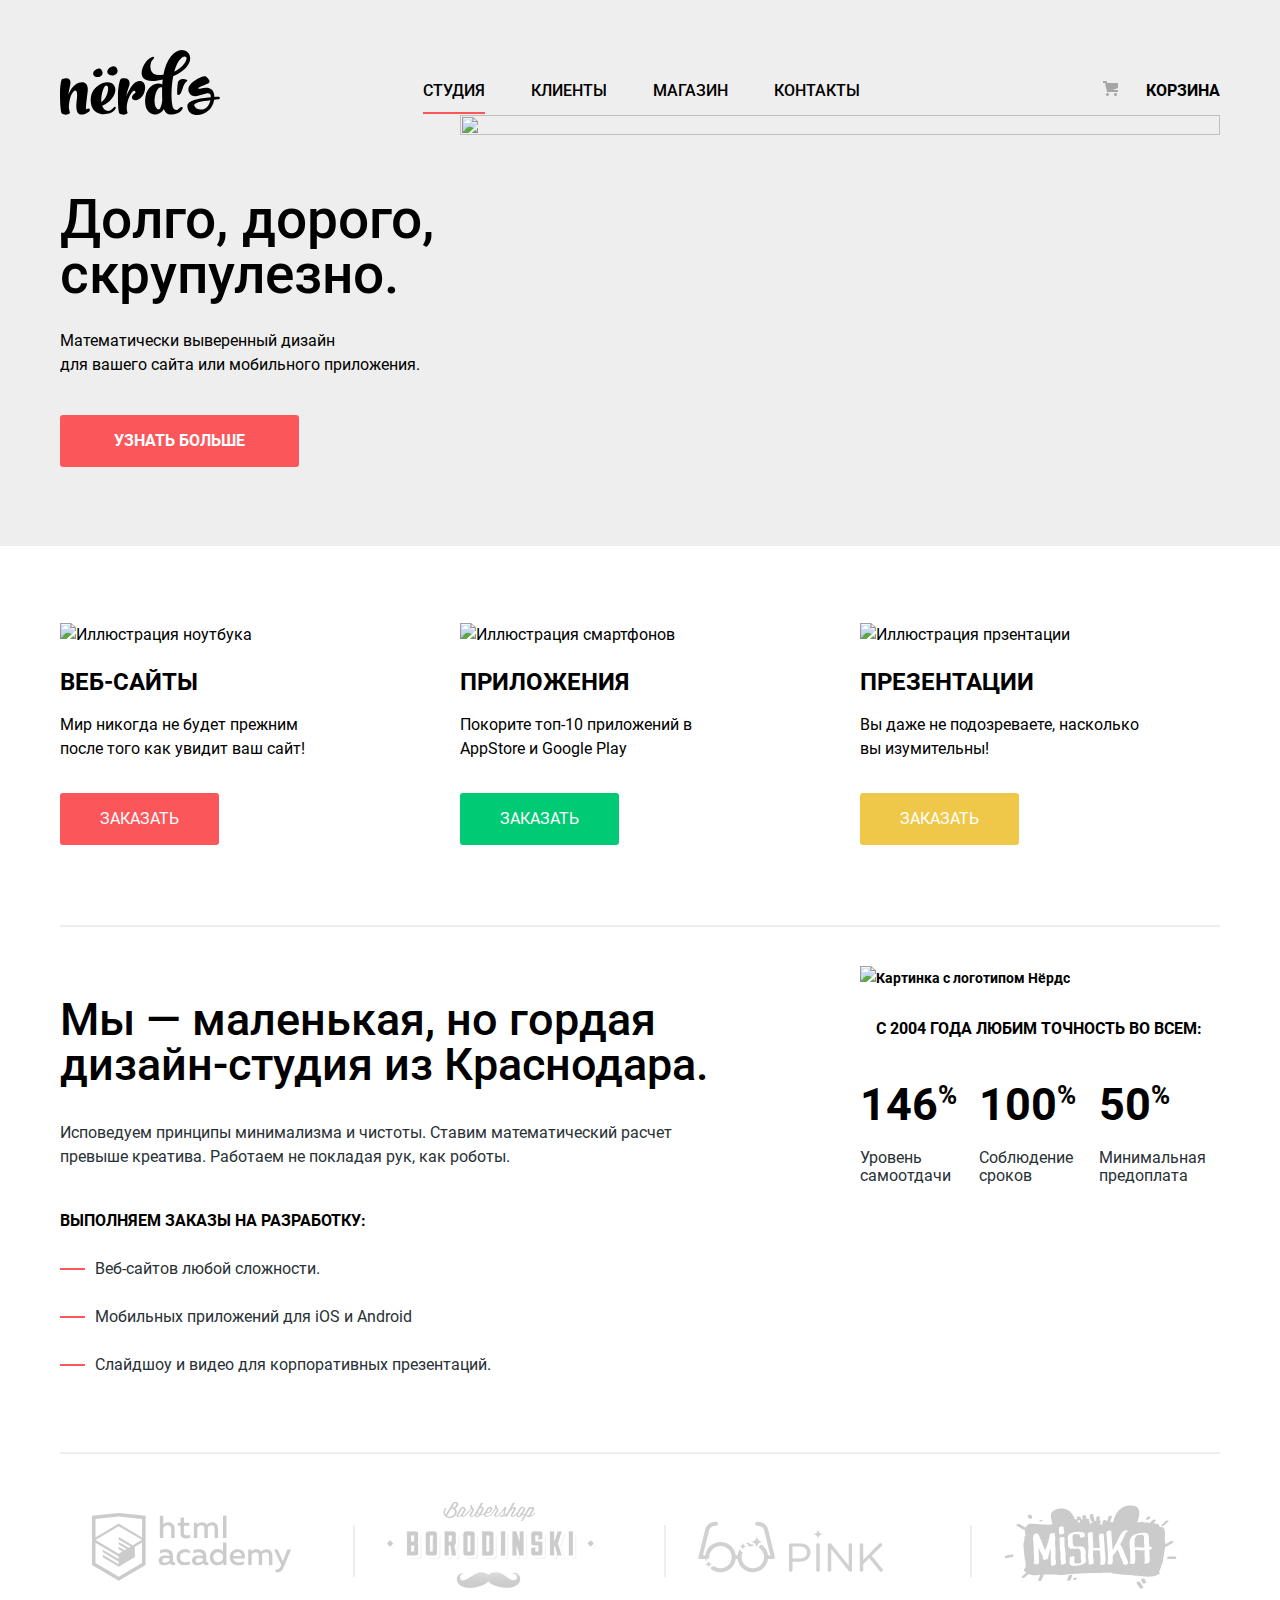
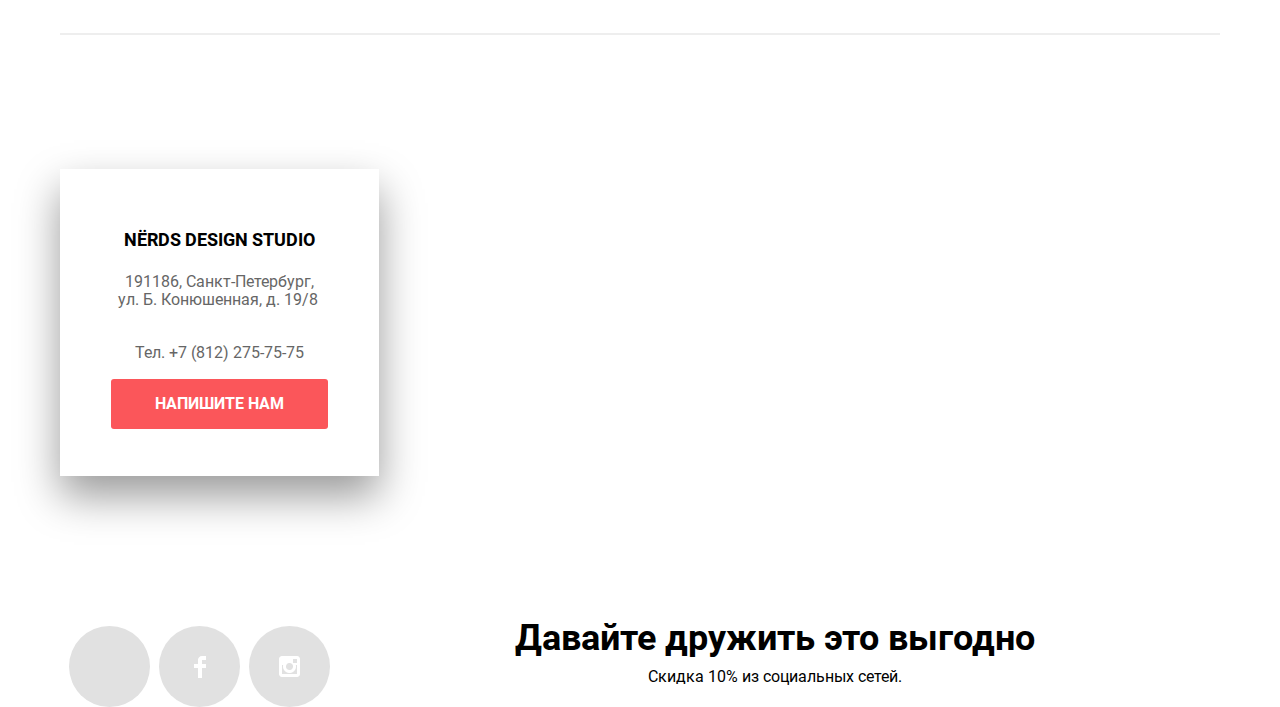
==== commit 3467536f: "и еще" ====
--- a/index.html
+++ b/index.html
@@ -196,12 +196,15 @@
           src="https://www.google.com/maps/embed?pb=!1m18!1m12!1m3!1d1998.6036253002815!2d30.320858715692516!3d59.93871916905466!2m3!1f0!2f0!3f0!3m2!1i1024!2i768!4f13.1!3m3!1m2!1s0x4696310fca145cc1%3A0x42b32648d8238007!2z0JHQvtC70YzRiNCw0Y8g0JrQvtC90Y7RiNC10L3QvdCw0Y8g0YPQuy4sIDE5LzgsINCh0LDQvdC60YIt0J_QtdGC0LXRgNCx0YPRgNCzLCAxOTExODY!5e0!3m2!1sru!2sru!4v1616092546171!5m2!1sru!2sru"
           width="1440" height="416" style="border:0;" allowfullscreen="" loading="lazy"></iframe>
         <section class="contacts">
-          <h3>NЁRDS DESIGN STUDIO</h3>
-          <p class="contacts-paragraph">191186, Санкт-Петербург, ул. Б. Конюшенная, д. 19/8
-            Тел. <a class="contacts-phone" href="tel:+78122757575">+7 (812) 275-75-75</a><br>
+          <h3 class="contacts-title">NЁRDS DESIGN STUDIO</h3>
+          <p class="contacts-paragraph">191186, Санкт-Петербург, <br>ул. Б. Конюшенная, д. 19/8&nbsp;
+            
           </p>
+          <p class="tel">
+          <a class="contacts-phone " href="tel:+78122757575"> Тел. +7 (812) 275-75-75</a>
+               </p>
           <a href="#" class="contacts-button">Напишите нам
-          </a>
+          </a>  
         </section>
       </div>
     </section>
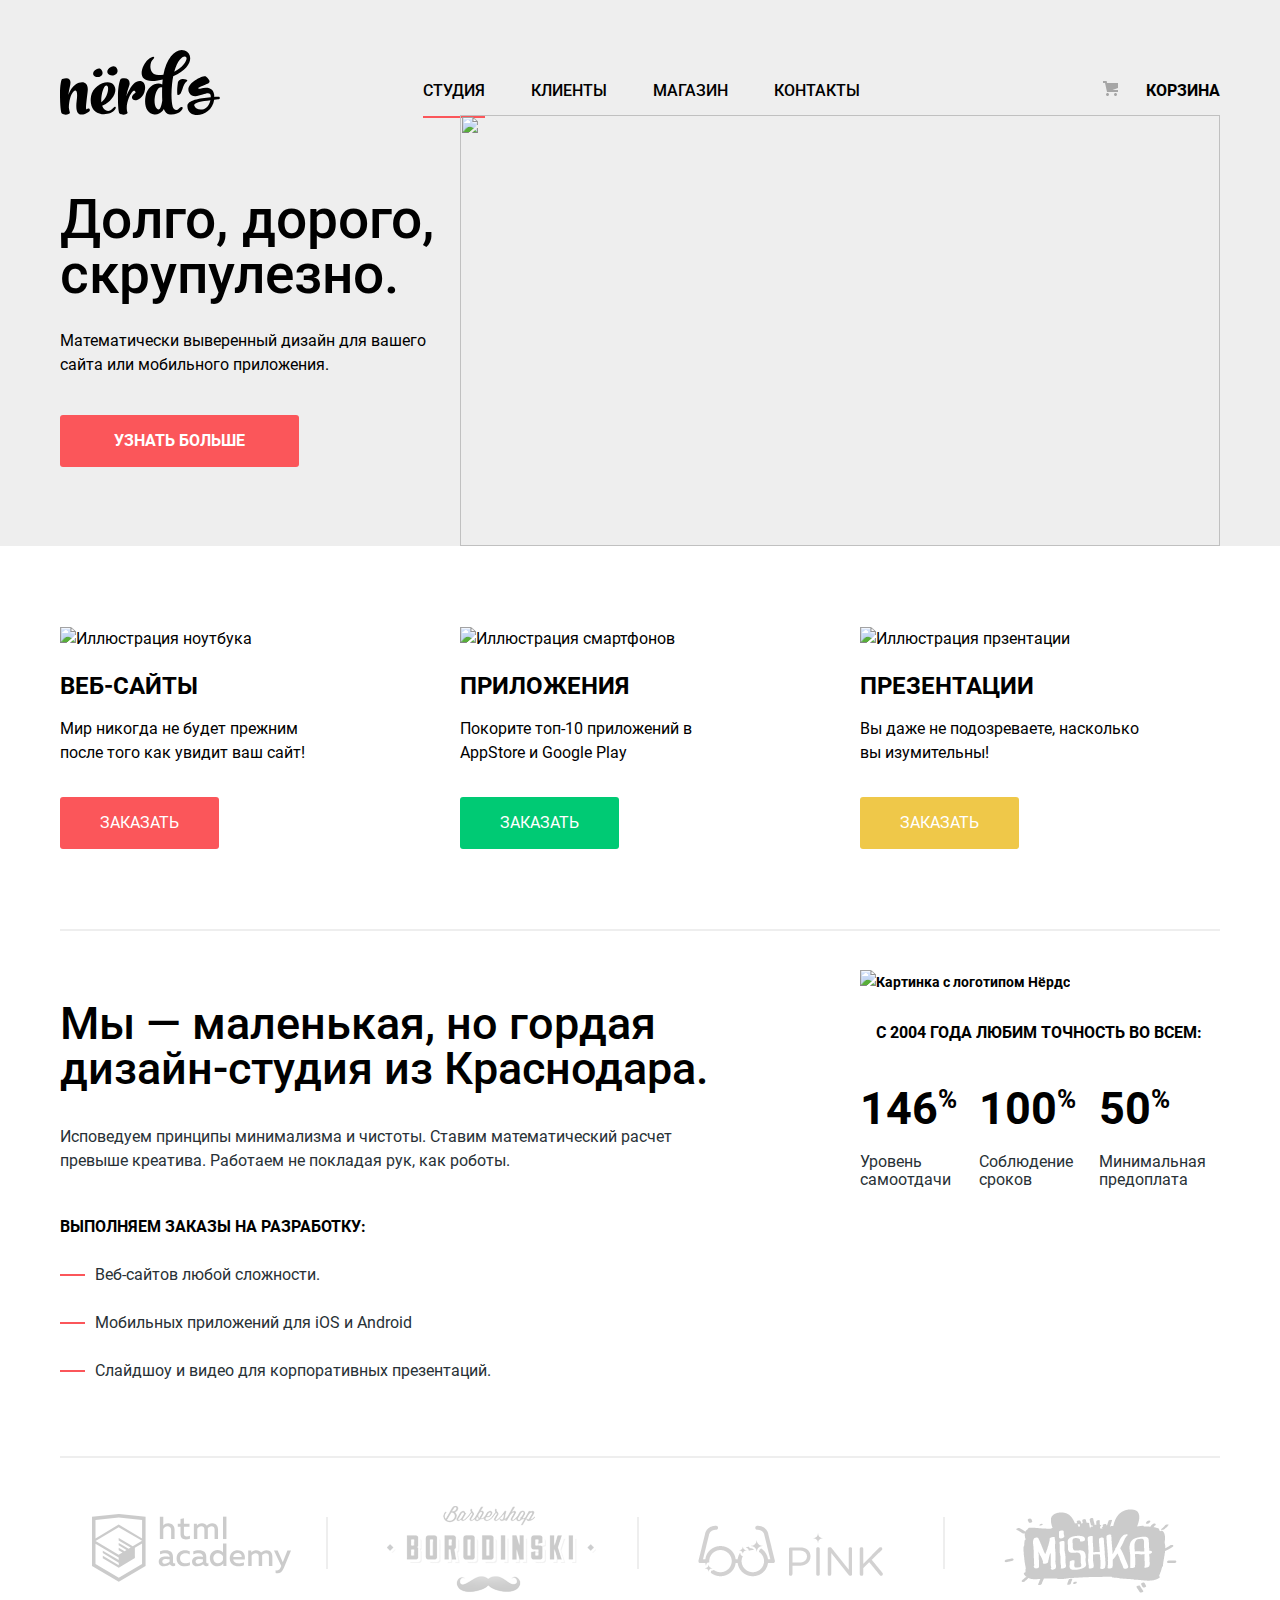
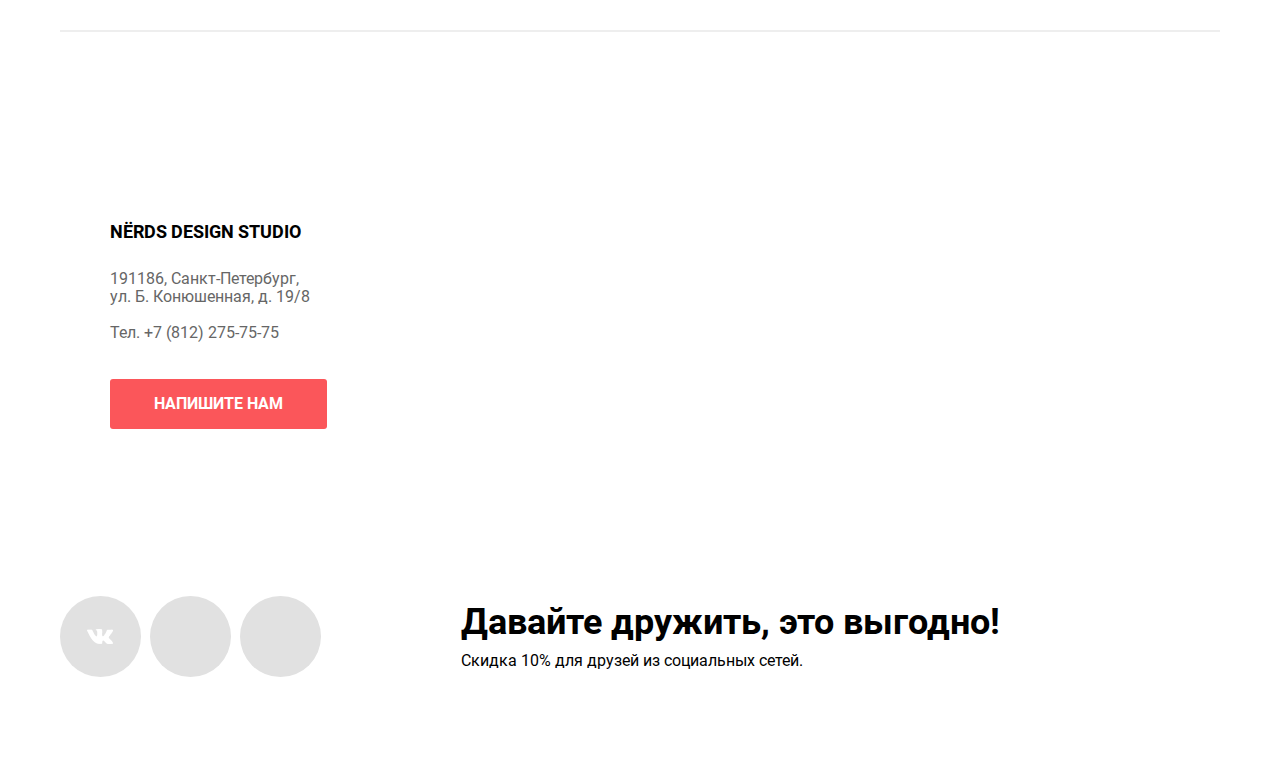
==== commit 3a3a008f: "Final" ====
--- a/index.html
+++ b/index.html
@@ -51,12 +51,29 @@
         <div class="slide">
           <div>
             <h1 class="glav">Долго, дорого, скрупулезно.</h1>
-            <p class="glav-p">Математически выверенный дизайн<br>
-              для вашего сайта или мобильного приложения.</p>
+            <p class="glav-p">Математически выверенный дизайн для&nbsp;вашего сайта или мобильного приложения.</p>
             <a href="card.php?123" class="button-more">Узнать больше
             </a>
           </div>
           <img class="nerds-slide" src="img/nerds-index-slide1.png" width="760" height="431" alt="">
+        </div>
+        <div class="slide slide-hidden">
+          <div>
+            <h1 class="glav">Любим математику как никто другой</h1>
+            <p class="glav-p glav-p-wide">Никакого креатива, только математические формулы для расчета идеальных пропорций</p>
+            <a href="card.php?123" class="button-more">Узнать больше
+            </a>
+          </div>
+          <img class="nerds-slide" src="img/nerds-index-slide2.png" width="760" height="431" alt="">
+        </div>
+        <div class="slide slide-hidden">
+          <div>
+            <h1 class="glav">Только ночь, только&nbsp;хардкор</h1>
+            <p class="glav-p">Работать днем, как все? Мы против этого. Ближе к полуночи работа только начинается.</p>
+            <a href="card.php?123" class="button-more">Узнать больше
+            </a>
+          </div>
+          <img class="nerds-slide" src="img/nerds-index-slide3.png" width="760" height="431" alt="">
         </div>
       </section>
     </div>
@@ -103,7 +120,7 @@
         <h2 class="description">Мы — маленькая, но гордая дизайн-студия из Краснодара.</h2>
         <p class="paragraph-description">Исповедуем принципы минимализма и чистоты. Ставим математический расчет превыше креатива. Работаем не покладая рук, как
           роботы.</p>
-        <h2 class="services-list-title" >Выполняем заказы на разработку:</h2>
+        <h2 class="services-list-title">Выполняем заказы на разработку:</h2>
         <ul class="services-list">
           <li class="services-item">Веб-сайтов любой сложности.</li>
           <li class="services-item">Мобильных приложений для iOS и Android</li>
@@ -191,73 +208,75 @@
 
   <footer class="main-footer">
     <section class="main-footer-container">
-      <div class="container">
-        <iframe class="map"
-          src="https://www.google.com/maps/embed?pb=!1m18!1m12!1m3!1d1998.6036253002815!2d30.320858715692516!3d59.93871916905466!2m3!1f0!2f0!3f0!3m2!1i1024!2i768!4f13.1!3m3!1m2!1s0x4696310fca145cc1%3A0x42b32648d8238007!2z0JHQvtC70YzRiNCw0Y8g0JrQvtC90Y7RiNC10L3QvdCw0Y8g0YPQuy4sIDE5LzgsINCh0LDQvdC60YIt0J_QtdGC0LXRgNCx0YPRgNCzLCAxOTExODY!5e0!3m2!1sru!2sru!4v1616092546171!5m2!1sru!2sru"
-          width="1440" height="416" style="border:0;" allowfullscreen="" loading="lazy"></iframe>
+      <div class="container ">
+        <div id="map" class="map">
+
+        </div>
         <section class="contacts">
           <h3 class="contacts-title">NЁRDS DESIGN STUDIO</h3>
           <p class="contacts-paragraph">191186, Санкт-Петербург, <br>ул. Б. Конюшенная, д. 19/8&nbsp;
-            
+
           </p>
           <p class="tel">
-          <a class="contacts-phone " href="tel:+78122757575"> Тел. +7 (812) 275-75-75</a>
-               </p>
+            <a class="contacts-phone " href="tel:+78122757575"> Тел. +7 (812) 275-75-75</a>
+          </p>
           <a href="#" class="contacts-button">Напишите нам
-          </a>  
+          </a>
         </section>
       </div>
     </section>
-    <section class="footer-social-container">
-      <div class="container">
-        <div class="social-button">
-          <ul class="social-list">
-            <li class="social-item">
-              <a href="#">Вконтакте</a>
-            </li>
-            <li class="social-item">
-              <a href="#">Фейсбук</a>
-            </li>
-            <li class="social-item">
-              <a href="#">Инстаграмм</a>
-            </li>
-          </ul>
-        </div>
-        <section class="footer-proposal">
-          <h3>Давайте дружить это выгодно</h3>
-          <p>Скидка 10% из социальных сетей.</p>
-        </section>
-      </div>
+    <section class="container footer-social-container">
+      <div class="social-button">
+        <ul class="social-list">
+          <li class="social-item social-item-vk">
+            <a href="#">Вконтакте</a>
+          </li>
+          <li class="social-item social-item-fb">
+            <a href="#">Фейсбук</a>
+          </li>
+          <li class="social-item social-item-inst">
+            <a href="#">Инстаграмм</a>
+          </li>
+        </ul>
+      </div>
+      <section class="footer-proposal">
+        <h3>Давайте дружить, это выгодно!</h3>
+        <p>Скидка 10% для друзей из социальных сетей.</p>
+      </section>
     </section>
   </footer>
-  <!--<section class="modal">
-    <h2 class="visually-hidden">Попап перед картой:</h2>
-   <div class="write">
+
+  <section class="modal">
+    <!--<h2 class="visually-hidden">Попап перед картой:</h2>!-->
+    <div class="write">
       <div class="close">
-        <h3>Напишите нам</h3>
+        <h3 class="write-title">Напишите нам</h3>
         <button class="modal-close" type="button" aria-label="Закрыть"></button>
       </div>
-      <div class="username email">
-        <form class="write-form" action="https://echo.htmlacademy.ru" method="POST">
-          <div class="write-item">
-            <p class="item-paragraph"><label for="name">Ваше имя:</label>
-              <input class="write-username" id="name" type="email" name="name" placeholder="Имя Фамилия">
-            </p>
-            <p class="item-paragraph"> <label for="email">Ваше email:</label>
-              <input class="write-email" id="email" type="email" name="email" placeholder="email@example.com">
-            </p>
-          </div>
-
-          <label for="text">Текст письма:</label><br>
+
+      <form class="write-form" action="https://echo.htmlacademy.ru" method="POST">
+        <div class="write-item">
+          <p class="item-paragraph">
+            <label class="input-title" for="name">Ваше имя:</label>
+            <input class="write-input write-input-name" id="name" type="text" name="name" placeholder="Имя Фамилия">
+          </p>
+          <p class="item-paragraph">
+            <label class="input-title" for="email">Ваш email:</label>
+            <input class="write-input write-input-email" id="email" type="email" name="email" placeholder="email@example.com">
+          </p>
+        </div>
+        <p class="item-paragraph">
+          <label class="input-title" for="text">Текст письма:</label><br>
           <textarea class="write-text" name="text" id="text" rows="5" placeholder="В свободной форме"></textarea>
-          </p>
-          <button class="button-send" type="submit">Отправить</button>
-        </form>
-      </div>
+        </p>
+        <button class="button-send" type="submit">Отправить</button>
+      </form>
+
     </div>
-  </section>!-->
-
-
+  </section>
+
+  <script src="https://api-maps.yandex.ru/2.1/?lang=ru_RU" type="text/javascript"> </script>
+  <script src="./js/script.js"></script>
 </body>
 
 </html>
--- a/css/style.css
+++ b/css/style.css
@@ -25,13 +25,19 @@
 
 
 }
-
+.visually-hidden{
+  position: absolute;
+  clip: rect(0 0 0 0);
+  width: 1px;
+  height: 1px;
+  margin: -1px;
+}
 /* Global*/
 .page-body {
   min-width: 1157px;
   margin: 0%;
   padding: 0%;
-  font-family: "roboto";
+  font-family: "roboto", "Arial", sans-serif;
   font-size: 14px;
   line-height: 24px;
   font-weight: 700;
@@ -58,7 +64,7 @@
 
 img {
   max-width: 100%;
-  height: auto;
+  vertical-align: middle;
 }
 
 /* Main */
@@ -69,6 +75,7 @@
   align-items: center;
   margin-top: 10px;
   margin-right: 40px;
+  max-width: 50%;
 }
 
 .main-navigation {
@@ -91,6 +98,7 @@
   padding-left: 0px;
   list-style: none;
   display: flex;
+  flex-wrap: wrap;
   line-height: 30px;
   color: var(--basic-black--);
   background-color: transparent;
@@ -117,8 +125,7 @@
   color: #FB565A;
 }
 
-.site-navigation a:hover,
-.site-navigation a:focus {
+.site-navigation a:hover {
   color: #FB565A;
 }
 
@@ -133,7 +140,7 @@
   display: block;
   width: 100%;
   position: absolute;
-  top: 100%;
+  top: 125%;
   border-bottom: #FB565A 2px solid;
   padding-bottom: 12px;
 }
@@ -149,21 +156,23 @@
   margin-bottom: 0px;
   background: #EEEEEE;
   min-height: 355px;
-  margin-bottom: 58px;
-
-}
-
-
+  margin-bottom: 81px;
+
+}
+
+.main-header-catalog {
+  margin-bottom: 57px;
+}
 
 .slide {
-
   display: grid;
   grid-template-columns: 1fr 1fr;
   position: relative;
   padding-bottom: 40px;
-
-}
-
+}
+.slide-hidden{
+  display: none;
+}
 .nerds-slide {
   width: 760px;
   object-fit: contain;
@@ -188,6 +197,10 @@
   font-size: 16px;
   line-height: 24px;
   margin-bottom: 0px;
+  max-width: 366px;
+}
+.glav-p-wide{
+  max-width: 435px;
 }
 
 .main-header-catalog {}
@@ -199,6 +212,11 @@
   fill: #A6A6A6;
   cursor: pointer;
   opacity: 0.2;
+  margin-right: 18px;
+}
+
+.icon-dir:last-child {
+  margin-right: 0;
 }
 
 .icon-dir:hover {
@@ -212,12 +230,17 @@
   opacity: 1;
 }
 
+.icon-dir.active {
+  fill: #000;
+  opacity: 1;
+}
+
 .sorting {
-  margin-bottom: 28px;
+  margin-bottom: 51px;
   font-weight: 400;
   padding-left: 0px;
   display: flex;
-  justify-content: space-around;
+  justify-content: space-between;
 
 }
 
@@ -230,11 +253,14 @@
   justify-content: space-between;
   list-style: none;
   transition: 0.25s;
-  margin-right: 10px;
+  margin-right: 48px;
+  margin-top: 0;
+  margin-bottom: 0;
 }
 
 .sorting-item li {
   opacity: 0.3;
+  white-space: nowrap;
 }
 
 .sorting-item li:hover,
@@ -247,9 +273,12 @@
 .sorting-item li:focus {
   opacity: 1;
   color: #000000;
-
-}
-
+}
+
+.sorting-item li.active {
+  opacity: 1;
+  color: #000000;
+}
 
 .sorting-list {
   display: flex;
@@ -276,7 +305,6 @@
 /* Offers*/
 
 .offers {
-  padding-top: 19px;
   margin-bottom: 80px;
   list-style: none;
 
@@ -295,7 +323,6 @@
 }
 
 .offers-item {
-  font-family: Roboto;
   font-style: normal;
   font-weight: normal;
   font-size: 16px;
@@ -350,7 +377,7 @@
   font-size: 16px;
   color: #283136;
   margin-top: 0;
-  margin-bottom: 40px;
+  margin-bottom: 42px;
 }
 
 .services-list-title {
@@ -472,7 +499,16 @@
   /*outline: #EFC849 solid 5px;*/
 }
 
-section.main-footer-container {}
+.main-footer-container {
+  background-image: url("../img/map1.png");
+  margin-bottom: 68px;
+  position: relative;
+  min-height: 416px;
+  display: flex;
+  align-items: center;
+  padding: 20px 0;
+  box-sizing: border-box;
+}
 
 section.contacts {
   z-index: 1;
@@ -481,8 +517,8 @@
   width: 319px;
   padding: 38px 50px 47px;
   box-sizing: border-box;
-  box-shadow: 0px 20px 40px rgb(0 0 0 / 40%);
-  text-align: center;
+  /* box-shadow: 0px 20px 40px rgb(0 0 0 / 40%); */
+
 }
 
 .contacts-title {
@@ -490,10 +526,16 @@
   line-height: 30px;
   text-transform: uppercase;
   font-weight: 700;
+  margin-top: 14px;
+  margin-bottom: 23px;
+}
+
+.tel {
+  margin-bottom: 34px;
 }
 
 .map {
-
+  padding: 20px 0;
   width: 100%;
   position: absolute;
   top: 0px;
@@ -539,7 +581,7 @@
   width: 52px;
   height: 2px;
   margin-right: 7px;
-  transform: rotate(90deg);
+  transform: translate(-27px, -8px) rotate(90deg);
   background: #EEEEEE;
 }
 
@@ -714,14 +756,9 @@
 
 
 .main-footer {
-
-  min-height: 416px;
-  background-image: url("img/map1.png");
   position: relative;
-  padding-top: 54px;
   overflow: hidden;
-
-
+  margin-bottom: 76px;
 }
 
 .footer-social ul {
@@ -737,16 +774,21 @@
 
 }
 
+
+
 .footer-social-container {
-  margin-top: 150px;
   position: relative;
   background-color: #ffffff;
+  display: flex;
 }
 
 /* Social button*/
+.social-button {
+  margin-right: 140px;
+}
 
 .social-item {
-  margin-left: 9px;
+  margin-right: 9px;
   height: 81px;
   width: 81px;
   border-radius: 50%;
@@ -755,31 +797,27 @@
   text-indent: 100%;
   overflow: hidden;
   display: block;
-  grid-template-columns: 1fr 1fr 1fr;
   cursor: pointer;
-  transition: 0, 25s;
-
-}
-
-.social-item:first-of-type {
-  background-image: url(../img/Shape.png);
+  transition: 0.25s;
   background-repeat: no-repeat;
   background-position-x: 50%;
   background-position-y: 50%;
 }
 
-.social-item:last-of-type {
-  background-image: url(../img/Shape3.png);
-  background-repeat: no-repeat;
-  background-position-x: 50%;
-  background-position-y: 50%;
-}
-
-.social-item:not(:last-of-type):not(:first-of-type) {
-  background-image: url(../img/Shape2.png);
-  background-repeat: no-repeat;
-  background-position-x: 50%;
-  background-position-y: 50%;
+.social-item:last-child {
+  margin-right: 0;
+}
+
+.social-item-vk {
+  background-image: url(../img/shape.png);
+}
+
+.social-item-inst {
+  background-image: url(../img/shape3.png);
+}
+
+.social-item-fb {
+  background-image: url(../img/shape2.png);
 }
 
 .social-item:hover {
@@ -793,22 +831,16 @@
 }
 
 .footer-proposal {
-  display: grid;
-  grid-template-columns: 1fr;
-  text-align: center;
-
-
+  padding-top: 14px;
 }
 
 .footer-proposal h3 {
   font-size: 36px;
-  font-family: inherit;
   margin: 0px;
 }
 
 .footer-proposal p {
   font-size: 16px;
-  font-family: inherit;
   font-style: normal;
   line-height: 22px;
   font-weight: 400;
@@ -817,10 +849,8 @@
 
 .social-list {
   margin-top: 0px;
-  margin-bottom: 0px;
-  display: grid;
-  grid-template-columns: 1fr 1fr 1fr;
-  float: left;
+  margin-bottom: 0;
+  display: flex;
   padding-left: 0px;
 }
 
@@ -828,7 +858,7 @@
 
 .contacts-paragraph,
 .contacts-phone {
-  margin-bottom: 32px;
+  margin-bottom: 15px;
   color: var(--bacic-extra);
   font-weight: 400;
   font-size: 16px;
@@ -837,7 +867,6 @@
 
 /*Catalog*/
 .glav-h1 {
-  font-family: inherit;
   width: 727px;
   font-weight: 500;
   text-align: center;
@@ -856,6 +885,12 @@
   margin-bottom: 44px;
 }
 
+.checkbox {
+  margin-top: 13px;
+  margin-bottom: 0;
+  padding: 0;
+}
+
 
 .radio li,
 .checkbox li {
@@ -865,11 +900,16 @@
   color: #283136;
   list-style: none;
   margin-bottom: 16px;
-
-
-}
-
-.radio li :not(:last-of-type) {}
+}
+
+.checkbox li {
+  margin-bottom: 17px;
+}
+
+.checkbox li:last-child {
+  margin-bottom: 0;
+}
+
 
 .checkbox-input {
   padding-left: 2.2em;
@@ -880,14 +920,13 @@
 
 .check__box {
   /*transform: translatex(-36px);*/
-  margin-left: -2.2em;
-  position: absolute;
+
   width: 23px;
   height: 23px;
   background-image: url(../img/checkbox-off.svg);
   opacity: 0.4;
-  transition: 0.25s;
   cursor: pointer;
+  margin-right: 12px;
 }
 
 .check__box:hover {
@@ -898,11 +937,18 @@
 
   background-image: url(../img/checkbox-on.svg);
 
+}
+
+.checkbox-input:disabled+label {
+  /*display: block;*/
+  opacity: 0.2;
 }
 
 .point {
   margin-bottom: 0px;
   cursor: pointer;
+  display: flex;
+  align-items: center;
 }
 
 .custom-radio {
@@ -916,7 +962,7 @@
   border: 3px solid #4D4D4D;
   border-radius: 50%;
   vertical-align: text-top;
-  margin-right: 5px;
+  margin-right: 12px;
   transition: 0.25s;
 
 }
@@ -953,10 +999,15 @@
   transform: translate(-50%, -50%) scale(1);
 }
 
+.radio-input:disabled+label {
+  /*display: block;*/
+  opacity: 0.2;
+}
+
 .input-show {
   cursor: pointer;
   transition: 0.25s;
-  margin-top: 51px;
+  margin-top: 48px;
   text-transform: uppercase;
   font-weight: 500;
   font-size: 16px;
@@ -997,8 +1048,18 @@
 .gallery-item {
   width: 359px;
   min-height: 578px;
+  margin-bottom: 32px;
+  border: 1px solid rgba(0, 0, 0, 0.1);
+  box-sizing: border-box;
+  border-radius: 5px;
+  position: relative;
+  transition: 0.25s;
+  overflow: hidden;
+}
+
+.gallery-item:hover {
   box-shadow: 0px 6px 15px rgba(0, 1, 1, 0.25);
-  margin-bottom: 22px;
+  border: 1px solid transparent;
 }
 
 .gallery-list {
@@ -1008,7 +1069,7 @@
   margin: 0px;
   list-style: none;
   justify-content: space-between;
-  margin-bottom: 23px;
+  margin-bottom: 19px;
 
   /*display: grid;
     grid-template-columns:  1fr 1fr;
@@ -1024,7 +1085,7 @@
 }
 
 .features-title {
-  margin-bottom: 48px;
+  margin-bottom: 50px;
   padding: 0px;
   text-transform: uppercase;
   font-size: 18px;
@@ -1048,6 +1109,12 @@
   line-height: 19px;
 }
 
+.pagination {
+  display: flex;
+  align-items: center;
+  margin-bottom: 60px;
+}
+
 .pagination-number {
   background: #EEEEEE;
   border-radius: 3px;
@@ -1055,19 +1122,18 @@
   line-height: 18px;
   font-size: 16px;
   color: #000000;
-  border: none;
-  padding-block-start: 16px;
-  padding-block-end: 16px;
-  padding-left: 20px;
-  padding-right: 20px;
-  display: inline-block;
+  height: 50px;
+  width: 50px;
+  display: flex;
+  align-items: center;
+  justify-content: center;
   margin-right: 11px;
-  width: 50px;
   box-sizing: border-box;
   transition: 0.25s;
 }
 
-.pagination-number:hover {
+.pagination-number:hover,
+.pagination-number:focus {
   background-color: #DFDFDF;
 }
 
@@ -1077,21 +1143,18 @@
   color: rgba(0, 0, 0, 0.3);
 }
 
-.pagination-number:focus {
-
+.pagination-number.active {
   background: rgba(0, 0, 0, 0.0001);
   border: 3px solid #DBDBDB;
-  border-radius: 3px;
-
 }
 
 .pagination-list {
-
+  margin-bottom: 0;
   margin-top: 0px;
   display: flex;
   padding-left: 0px;
   list-style: none;
-  margin-bottom: 60px;
+
 }
 
 .button-next {
@@ -1109,6 +1172,7 @@
   width: 260px;
   transition: 0.25s;
   text-transform: uppercase;
+  cursor: pointer;
 }
 
 .button-next:hover {
@@ -1144,6 +1208,7 @@
   opacity: 0.12;
   vertical-align: top;
   transition: 0.25s;
+  width: 100%;
 }
 
 .gallery-item:hover .gallery-header {
@@ -1264,7 +1329,38 @@
 
 .modal {
   position: fixed;
-
+  left: 50%;
+  top: 50%;
+  transform: translate(-50%, -50%);
+  z-index: 1;
+  width: 100%;
+  max-width: 960px;
+  display: none;
+}
+
+.modal_show {
+  display: block;
+  animation: bounce 0.6s;
+}
+
+.modal_error {
+  animation: shake 0.6s;
+}
+
+
+.write-title {
+  margin-top: 0;
+  margin-bottom: 0;
+  font-weight: 700;
+  font-size: 45px;
+  line-height: 53px;
+}
+
+.input-title {
+  margin-bottom: 8px;
+  display: inline-block;
+  font-size: 16px;
+  line-height: 18px;
 }
 
 .modal-close {
@@ -1295,102 +1391,90 @@
   align-items: center;
   display: flex;
   justify-content: space-between;
-
+  margin-bottom: 36px;
+}
+
+.item-paragraph {
+  margin: 0;
+  padding: 0;
+  flex: 1;
+}
+
+.write {
+  bottom: auto;
+  padding-left: 100px;
+  padding-top: 63px;
+  padding-right: 100px;
+  padding-bottom: 84px;
+  background: #FFFFFF;
+  box-shadow: 0px 20px 40px rgba(0, 0, 0, 0.4);
+  box-sizing: border-box;
+}
+
+.write-item {
+  display: flex;
+  justify-content: space-between;
+  flex-wrap: nowrap;
+  column-gap: 40px;
+  margin-bottom: 32px;
+}
+
+/*.write-form{
+  display: flex;
+  justify-content: space-between;
+  flex-wrap: wrap;
+}*/
+
+.write-input {
+  font-family: inherit;
+  border: 2px solid #D7DCDE;
+  border-radius: 3px;
+  width: 100%;
+  font-size: 16px;
+  line-height: 18px;
+  color: #444444;
+  opacity: 0.5;
+  align-items: center;
+  padding: 14px;
+  transition: 0.25s;
+  box-sizing: border-box;
+}
+
+.write-input:hover {
+  border-color: #B4B9BB;
+}
+
+.write-input:focus {
+  border-color: #B4B9BB;
+  color: #000;
+  opacity: 1;
+}
+
+.write-input:not(:focus):not(:placeholder-shown):invalid {
+  border-color: #E74246;
+  color: #E74246;
+  opacity: 1;
 }
 
 .write-text {
-
   font-size: 16px;
   line-height: 18px;
   color: #444444;
   opacity: 0.5;
   align-items: center;
   width: 100%;
+  padding: 14px;
   border: 2px solid #D7DCDE;
   border-radius: 3px;
   transition: 0.25s;
+  box-sizing: border-box;
+  resize: none;
 }
 
 .write-text:hover {
   border-color: #B4B9BB;
 }
 
-
-
-.username.email {
-  width: 797px;
-}
-
-.item-paragraph {
-  margin: 0;
-  padding: 0;
-}
-
-.write {
-  bottom: auto;
-  margin-top: 61px;
-  padding-left: 100px;
-  padding-top: 63px;
-  padding-right: 100px;
-  padding: 84px;
-  width: 960px;
-  margin-left: 240px;
-  top: 1706px;
-  background: #FFFFFF;
-  box-shadow: 0px 20px 40px rgba(0, 0, 0, 0.4);
-  box-sizing: border-box;
-}
-
-.write-item {
-  display: flex;
-  justify-content: space-between;
-  flex-wrap: nowrap;
-  column-gap: 40px;
-}
-
-/*.write-form{
-  display: flex;
-  justify-content: space-between;
-  flex-wrap: wrap;
-}*/
-
-.write-username {
-  margin-bottom: 34px;
-  border: 2px solid #D7DCDE;
-  border-radius: 3px;
-  width: 360px;
-  height: 50px;
-  font-size: 16px;
-  line-height: 18px;
-  color: #444444;
-  opacity: 0.5;
-  align-items: center;
-  padding-right: 30px;
-  transition: 0.25s;
-}
-
-.write-username:hover {
-  border-color: #B4B9BB;
-}
-
-.write-email {
-  font-size: 16px;
-  line-height: 18px;
-  color: #444444;
-  opacity: 0.5;
-  align-items: center;
-  width: 360px;
-  height: 50px;
-  border: 2px solid #D7DCDE;
-  border-radius: 3px;
-  transition: 0.25s;
-}
-
-.write-email:hover,
-.write-email:focus {
-  border-color: #B4B9BB;
-  color: #000;
-}
 
 .button-send {
   background: #FB565A;
@@ -1403,10 +1487,10 @@
   text-transform: uppercase;
   padding-block-start: 17px;
   padding-block-end: 17px;
-  padding-left: 54px;
-  padding-right: 54px;
+  padding-left: 83px;
+  padding-right: 83px;
   display: inline-block;
-  margin-block-start: 47px;
+  margin-top: 35px;
   transition: 0.25s;
 }
 
@@ -1421,16 +1505,9 @@
 }
 
 
-.sedona-card {
-  padding-top: 26px;
-  padding-bottom: 44px;
-  background: #EEEEEE;
-  width: 360px;
-  top: 522px;
-}
 
 .sale-button {
-  padding-top: 17px;
+  padding-top: 14px;
   padding-bottom: 14px;
   padding-left: 72px;
   padding-right: 72px;
@@ -1458,52 +1535,106 @@
   color: #000;
 }
 
-.sedona-card-item {
-  width: 208px;
+.card-item {
+  max-width: 230px;
+  margin-top: 0;
+  margin-bottom: 31px;
+  margin-right: auto;
+  margin-left: auto;
   font-weight: 400;
   color: #666666;
   font-size: 16px;
-}
-
-.sedona-card-list {
-  list-style: none;
-  padding: 0;
-  margin-bottom: 27px;
-  line-height: 21px;
-}
-
-.sedona-card-info {
-  margin-left: 75px;
-}
-
-.sedona-title {
+  line-height: 18px;
+}
+
+
+.card-title {
   font-weight: 700;
   font-size: 18px;
   text-transform: uppercase;
   line-height: 30px;
-  margin-bottom: 9px;
-}
-
-.sedona-card {
-  top: 862px;
+  margin-bottom: 13px;
+  margin-top: 0;
+  transition: 0.25s;
+  cursor: pointer;
+}
+
+.card-title:hover {
+  color: #FB565A;
+}
+
+.card-title:active{
+  color: rgba(0, 0, 0, 0.3);
+}
+
+.card {
+  bottom: 0;
   position: absolute;
-  display: flex;
-  align-items: center;
   text-align: center;
   opacity: 0;
   transition: 0.25s;
-}
-
-.sedona-card:hover {
+  padding-top: 26px;
+  padding-bottom: 39px;
+  background: #EEEEEE;
+  width: 100%;
+}
+
+.pink-app {
+  max-width: 255px;
+}
+
+.gallery-item:hover .card {
   opacity: 1;
 }
 
 .sorting-title {
   font-size: 18px;
   font-weight: 700;
-  margin-left: -95px;
   text-transform: uppercase;
   margin-top: 0px;
   margin-bottom: 0px;
 
 }
+
+
+
+@keyframes bounce {
+  0% {
+    transform: translate(-50%, -2000px);
+  }
+
+  70% {
+    transform: translate(-50%, 30px);
+  }
+
+  90% {
+    transform: translate(-50%, -40%);
+  }
+
+  100% {
+    transform: translate(-50%, -50%);
+  }
+}
+
+@keyframes shake {
+
+  0%,
+  100% {
+    transform: translate(-51%, -50%);
+  }
+
+  10%,
+  30%,
+  50%,
+  70%,
+  90% {
+    transform: translate(-49%, -50%)
+  }
+
+  20%,
+  40%,
+  60%,
+  80% {
+    transform: translate(-51%, -50%);
+  }
+}
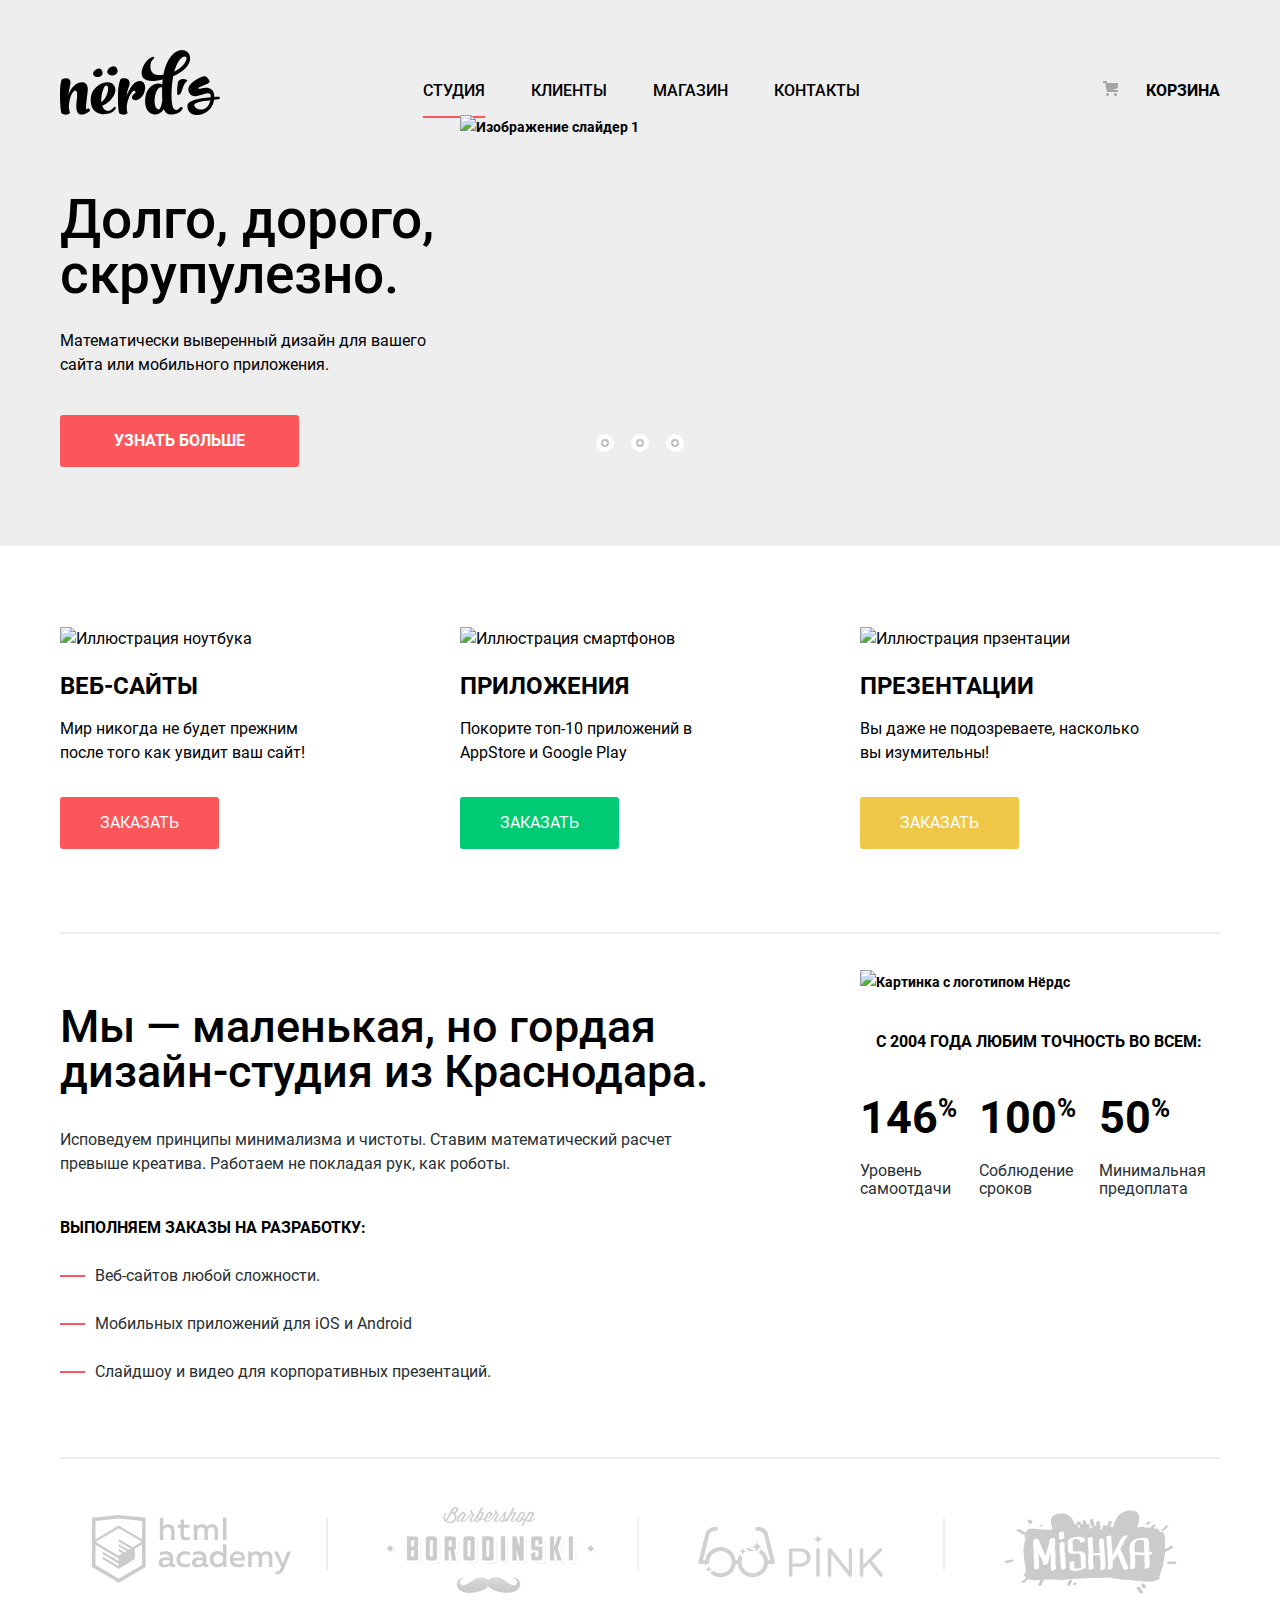
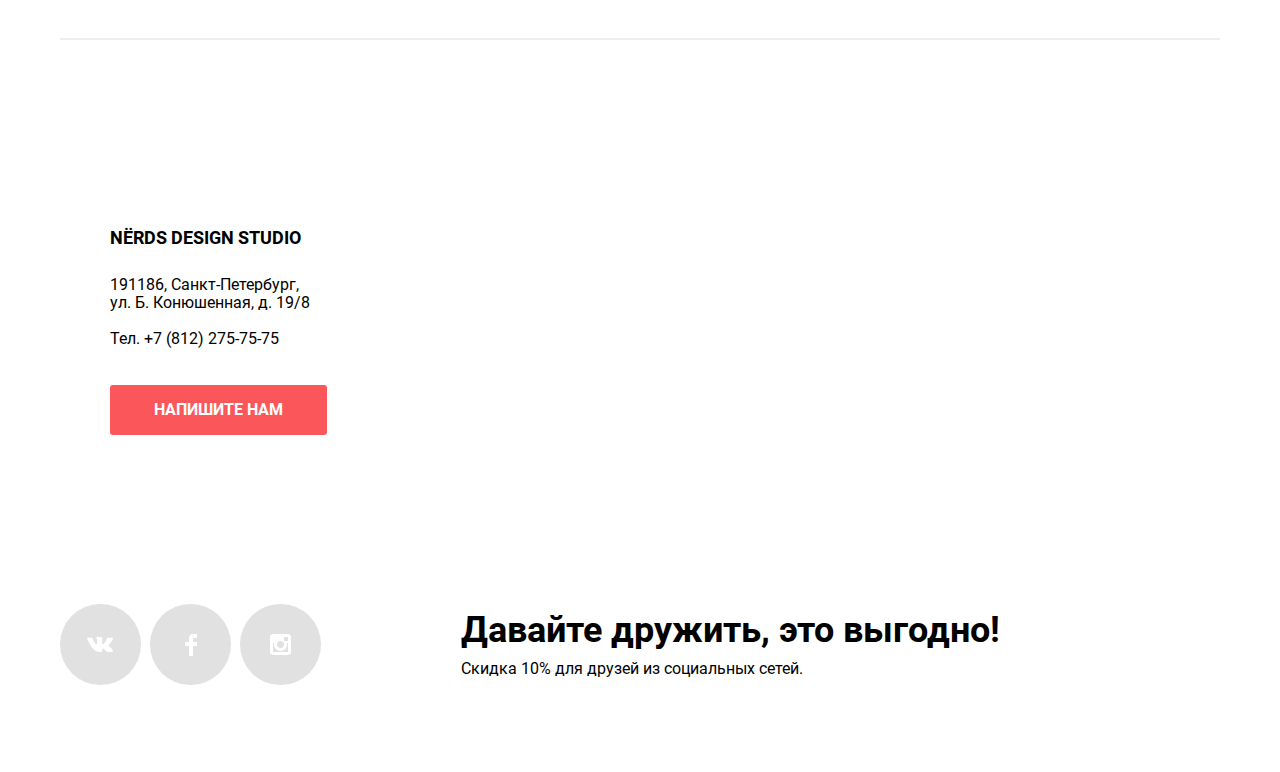
==== commit 3806a0c6: "Правки: и на защиту" ====
--- a/index.html
+++ b/index.html
@@ -5,12 +5,11 @@
   <meta charset="UTF-8">
   <title>Дизайн студия Нердс</title>
   <link rel="stylesheet" href="https://fonts.googleapis.com/css2?family=Roboto:wght@400;500;700&display=swap">
-  <link rel="normalize.css" href="Normalize.css">
-  <link rel="stylesheet" href="css/style.css">
-  <link rel="icon" href="favicon.ico">
-  <link rel="icon" href="img/32-svg.svg" type="image/svg+xml">
-  <link rel="apple-touch-icon" href="img/152.svg">
-
+  <link rel="normalize.css" href="./normalize.css">
+  <link rel="stylesheet" href="./css/style.css">
+  <link rel="icon" href="./favicon.ico">
+  <link rel="icon" href="./img/favicon32.svg" type="image/svg+xml">
+  <link rel="apple-touch-icon" href="./img/favicon152.svg">
 </head>
 
 
@@ -36,18 +35,19 @@
           </ul>
 
         </div>
-        <a href="blank.html" class="site-navigation-cart"><svg class="cart-icon" xmlns="http://www.w3.org/2000/svg" width="15" height="15" viewBox="0 0 15 15"
-            fill="none">
-            <path d="M4.5 15C5.32843 15 6 14.3284 6 13.5C6 12.6716 5.32843 12 4.5 12C3.67157 12 3 12.6716 3 13.5C3 14.3284 3.67157 15 4.5 15Z" fill="#A6A6A6" />
-            <path d="M12.5 15C13.3284 15 14 14.3284 14 13.5C14 12.6716 13.3284 12 12.5 12C11.6716 12 11 12.6716 11 13.5C11 14.3284 11.6716 15 12.5 15Z"
+        <a href="blank.html" class="site-navigation-cart"><svg class="cart-icon" xmlns="http://www.w3.org/2000/svg"
+            width="15" height="15" viewBox="0 0 15 15" fill="none">
+            <path
+              d="M4.5 15C5.32843 15 6 14.3284 6 13.5C6 12.6716 5.32843 12 4.5 12C3.67157 12 3 12.6716 3 13.5C3 14.3284 3.67157 15 4.5 15Z"
+              fill="#A6A6A6" />
+            <path
+              d="M12.5 15C13.3284 15 14 14.3284 14 13.5C14 12.6716 13.3284 12 12.5 12C11.6716 12 11 12.6716 11 13.5C11 14.3284 11.6716 15 12.5 15Z"
               fill="#A6A6A6" />
             <path d="M15 2H4.07L3.648 0H0V2H2.031L4.016 11H15V9H9.441L15 6.951V2Z" fill="#A6A6A6" />
           </svg> Корзина</a>
       </nav>
 
-
-
-      <section>
+      <section class="slides">
         <div class="slide">
           <div>
             <h1 class="glav">Долго, дорого, скрупулезно.</h1>
@@ -55,16 +55,19 @@
             <a href="card.php?123" class="button-more">Узнать больше
             </a>
           </div>
-          <img class="nerds-slide" src="img/nerds-index-slide1.png" width="760" height="431" alt="">
+          <img class="nerds-slide" src="img/nerds-index-slide1.png" width="760" height="431"
+            alt="Изображение слайдер 1">
         </div>
         <div class="slide slide-hidden">
           <div>
             <h1 class="glav">Любим математику как никто другой</h1>
-            <p class="glav-p glav-p-wide">Никакого креатива, только математические формулы для расчета идеальных пропорций</p>
+            <p class="glav-p glav-p-wide">Никакого креатива, только математические формулы для расчета идеальных
+              пропорций</p>
             <a href="card.php?123" class="button-more">Узнать больше
             </a>
           </div>
-          <img class="nerds-slide" src="img/nerds-index-slide2.png" width="760" height="431" alt="">
+          <img class="nerds-slide" src="img/nerds-index-slide2.png" width="760" height="431"
+            alt="Изображение слайдер 2">
         </div>
         <div class="slide slide-hidden">
           <div>
@@ -73,29 +76,41 @@
             <a href="card.php?123" class="button-more">Узнать больше
             </a>
           </div>
-          <img class="nerds-slide" src="img/nerds-index-slide3.png" width="760" height="431" alt="">
-        </div>
+          <img class="nerds-slide" src="img/nerds-index-slide3.png" width="760" height="431"
+            alt="Изображение слайдер 3">
+        </div>
+        <ul class="slide-pagination">
+          <li class="slide-pagination-item">
+            <a href="#" class="slide-pagination-link" aria-label="Первый слайд"></a>
+          </li>
+          <li class="slide-pagination-item">
+            <a href="#" class="slide-pagination-link" aria-label="Второй слайд"></a>
+          </li>
+          <li class="slide-pagination-item">
+            <a href="#" class="slide-pagination-link" aria-label="Третий слайд"></a>
+          </li>
+        </ul>
       </section>
     </div>
   </header>
 
-
   <main class="container main">
     <section class="offers">
 
 
       <ul class="offers-list">
         <li class="offers-item">
-          <img class="offers-illustration" src="img/illustration1.jpg" width="300" Height="146" alt="Иллюстрация ноутбука">
+          <img class="offers-illustration" src="img/illustration1.jpg" width="300" Height="146"
+            alt="Иллюстрация ноутбука">
           <h3>Веб-сайты</h3>
           <p>Мир никогда не будет прежним после того как увидит ваш сайт!</p>
           <a href="card.php?456" class="button button-red">Заказать
           </a>
         </li>
 
-
         <li class="offers-item">
-          <img class="offers-illustration" src="img/illustration-2.jpg" width="300" Height="146" alt="Иллюстрация смартфонов">
+          <img class="offers-illustration" src="img/illustration-2.jpg" width="300" Height="146"
+            alt="Иллюстрация смартфонов">
           <h3>Приложения</h3>
           <p>Покорите топ-10 приложений в AppStore и Google Play</p>
           <a href="card.php?789" class="button button-green">Заказать
@@ -103,7 +118,8 @@
         </li>
 
         <li class="offers-item">
-          <img class="offers-illustration" src="img/illustration-3.jpg" width="300" height="146" alt="Иллюстрация прзентации">
+          <img class="offers-illustration" src="img/illustration-3.jpg" width="300" height="146"
+            alt="Иллюстрация прзентации">
 
           <h3>Презентации</h3>
           <p>Вы даже не подозреваете, насколько вы изумительны!</p>
@@ -111,14 +127,14 @@
           </a>
         </li>
       </ul>
-
     </section>
 
     <div class="benefist">
       <section class="benefist-description">
         <!--<strong>О компании:</strong>!-->
         <h2 class="description">Мы — маленькая, но гордая дизайн-студия из Краснодара.</h2>
-        <p class="paragraph-description">Исповедуем принципы минимализма и чистоты. Ставим математический расчет превыше креатива. Работаем не покладая рук, как
+        <p class="paragraph-description">Исповедуем принципы минимализма и чистоты. Ставим математический расчет превыше
+          креатива. Работаем не покладая рук, как
           роботы.</p>
         <h2 class="services-list-title">Выполняем заказы на разработку:</h2>
         <ul class="services-list">
@@ -130,7 +146,8 @@
 
       <section class="advantages">
         <div class="advantages-container">
-          <img class="container-img" src="img/nerds-illustration1.jpg" width="360" Height="208" alt="Картинка с логотипом Нёрдс">
+          <img class="container-img" src="img/nerds-illustration1.jpg" width="360" Height="208"
+            alt="Картинка с логотипом Нёрдс">
           <p class="paragraph-list">с 2004 года любим точность во всем:</p>
           <ul class="advantages-list">
             <li class="advantages-item">
@@ -186,19 +203,22 @@
         </div>
         <div class="partners-item partners-item-two">
           <a class="partners-a" href="#">
-            <img class="partners-group-image" src="img/logo-2.png" width="209" Height="90" alt="портнерский логотип барбершоп Borodinski">
+            <img class="partners-group-image" src="img/logo-2.png" width="209" Height="90"
+              alt="портнерский логотип барбершоп Borodinski">
           </a>
         </div>
 
         <div class="partners-item partners-item-three">
           <a class="partners-a" href="#">
-            <img class="partners-group-image" src="img/logo-3.png" width="185" Height="52" alt="портнерский логотип Pink">
+            <img class="partners-group-image" src="img/logo-3.png" width="185" Height="52"
+              alt="портнерский логотип Pink">
           </a>
         </div>
 
         <div class="partners-item">
           <a class="partners-a" href="#">
-            <img class="partners-group-image" src="img/logo-4.png" width="173" Height="84" alt="портнерский логотип Mishka">
+            <img class="partners-group-image" src="img/logo-4.png" width="173" Height="84"
+              alt="портнерский логотип Mishka">
           </a>
         </div>
       </div>
@@ -220,7 +240,7 @@
           <p class="tel">
             <a class="contacts-phone " href="tel:+78122757575"> Тел. +7 (812) 275-75-75</a>
           </p>
-          <a href="#" class="contacts-button">Напишите нам
+          <a href="form.html" class="contacts-button">Напишите нам
           </a>
         </section>
       </div>
@@ -262,7 +282,8 @@
           </p>
           <p class="item-paragraph">
             <label class="input-title" for="email">Ваш email:</label>
-            <input class="write-input write-input-email" id="email" type="email" name="email" placeholder="email@example.com">
+            <input class="write-input write-input-email" id="email" type="email" name="email"
+              placeholder="email@example.com">
           </p>
         </div>
         <p class="item-paragraph">
--- a/css/style.css
+++ b/css/style.css
@@ -16,22 +16,43 @@
 
 /* Variables*/
 :root {
-  --basic-white: #ffffff;
+  --basic-white: #FFFFFF;
   --basic-black: #000000;
   --basic-extra: #FB565A;
-  --basic-extra: #00CA74;
-  --basic-extra: #EFC849;
-  --bacic-extra: #666666;
-
-
-}
-.visually-hidden{
+  --bacic-extra-middle: #E74246;
+  --bacic-extra-dark:#D7373B;
+  --basic-green: #00CA74;
+  --bacic-green-middle:#00BC6C;
+  --bacic-green-dark:#00AA62;
+  --basic-yollow: #EFC849;
+  --bacic-yollow-middle:#EAB534;
+  --bacic-yollow-dark:#E5A722;
+  --bacic-grey: #666666;
+  --bacic-light-grey: #EEEEEE;
+  --bacic-middle-grey:  #A6A6A6;
+  --bacic-dark-grey: #283136;
+  --bacic-height-grey:#DFDFDF;
+  --bacic-min-grey:#E1E1E1;
+  --bacic-active-grey: #d5d5d5;
+  --bacic-space-grey:#4D4D4D;
+  --bacic-range-grey:#ABABAB;
+  --bacic-scale-grey:#D7DCDF;
+  --bacic-pagination-grey:#DBDBDB;
+  --bacic-write-grey:#D7DCDE;
+  --bacic-write-input-grey:#B4B9BB;
+  --bacic-slide-grey:#C1C1C1;
+  --bacic-icon-fill-grey:#A6A6A6;
+  --bacic-max-grey:#444444;
+}
+
+.visually-hidden {
   position: absolute;
   clip: rect(0 0 0 0);
   width: 1px;
   height: 1px;
   margin: -1px;
 }
+
 /* Global*/
 .page-body {
   min-width: 1157px;
@@ -122,11 +143,11 @@
 
 .site-navigation-cart:hover,
 .site-navigation-cart:focus {
-  color: #FB565A;
+  color: var(--basic-extra);
 }
 
 .site-navigation a:hover {
-  color: #FB565A;
+  color: var(--basic-extra);
 }
 
 .site-navigation a:active,
@@ -141,7 +162,7 @@
   width: 100%;
   position: absolute;
   top: 125%;
-  border-bottom: #FB565A 2px solid;
+  border-bottom: var(--basic-extra) 2px solid;
   padding-bottom: 12px;
 }
 
@@ -154,7 +175,7 @@
   top: 0px;
   align-items: center;
   margin-bottom: 0px;
-  background: #EEEEEE;
+  background: var(--bacic-light-grey);
   min-height: 355px;
   margin-bottom: 81px;
 
@@ -170,9 +191,11 @@
   position: relative;
   padding-bottom: 40px;
 }
-.slide-hidden{
+
+.slide-hidden {
   display: none;
 }
+
 .nerds-slide {
   width: 760px;
   object-fit: contain;
@@ -199,17 +222,14 @@
   margin-bottom: 0px;
   max-width: 366px;
 }
-.glav-p-wide{
+
+.glav-p-wide {
   max-width: 435px;
 }
 
-.main-header-catalog {}
-
-.main-background {}
-
 .icon-dir {
   transition: 0.25s;
-  fill: #A6A6A6;
+  fill:  var(--bacic-icon-fill-grey);
   cursor: pointer;
   opacity: 0.2;
   margin-right: 18px;
@@ -220,18 +240,18 @@
 }
 
 .icon-dir:hover {
-  fill: #A6A6A6;
+  fill:  var(--bacic-icon-fill-grey);
   opacity: 1;
 }
 
 .icon-dir:active,
 .icon-dir:focus {
-  fill: #000;
+  fill: var(--basic-black);
   opacity: 1;
 }
 
 .icon-dir.active {
-  fill: #000;
+  fill:  var(--basic-black);
   opacity: 1;
 }
 
@@ -272,12 +292,12 @@
 .sorting-item li:active,
 .sorting-item li:focus {
   opacity: 1;
-  color: #000000;
+  color: var(--basic-black);
 }
 
 .sorting-item li.active {
   opacity: 1;
-  color: #000000;
+  color:  var(--basic-black);
 }
 
 .sorting-list {
@@ -305,7 +325,7 @@
 /* Offers*/
 
 .offers {
-  margin-bottom: 80px;
+  margin-bottom: 83px;
   list-style: none;
 
 }
@@ -330,8 +350,6 @@
 
 }
 
-.offers-website {}
-
 .offers-illustration {
   margin-bottom: 20px;
 }
@@ -348,9 +366,9 @@
   display: grid;
   grid-template-columns: 1fr 1fr;
   padding: 0;
-  border-top: 2px solid #EEEEEE;
-  border-bottom: 2px solid #EEEEEE;
-  padding-top: 39px;
+  border-top: 2px solid var(--bacic-light-grey);
+  border-bottom: 2px solid var(--bacic-light-grey);
+  padding-top: 36px;
   padding-bottom: 73px;
 }
 
@@ -360,7 +378,7 @@
   font-weight: normal;
   font-size: 16px;
   line-height: 24px;
-  padding-top: 31px;
+  padding-top: 34px;
 }
 
 .description {
@@ -375,9 +393,9 @@
   font-weight: 400;
   line-height: 24px;
   font-size: 16px;
-  color: #283136;
+  color: var(--bacic-dark-grey);
   margin-top: 0;
-  margin-bottom: 42px;
+  margin-bottom: 40px;
 }
 
 .services-list-title {
@@ -400,7 +418,7 @@
   font-size: 16px;
   text-transform: uppercase;
   line-height: 24px;
-  color: #283136;
+  color:  var(--bacic-dark-grey);
   font-weight: 700;
 }
 
@@ -414,7 +432,7 @@
 
 .services-item {
   list-style: none;
-  color: #283136;
+  color:  var(--bacic-dark-grey);
   margin-bottom: 24px;
   display: flex;
   align-items: center;
@@ -429,7 +447,7 @@
   display: block;
   width: 25px;
   height: 2px;
-  background: #FB565A;
+  background: var(--basic-extra);
   margin-right: 10px;
   flex-shrink: 0;
 }
@@ -443,7 +461,7 @@
 /*advantages*/
 
 .container-img {
-  margin-bottom: 27px;
+  margin-bottom: 36px;
 }
 
 .advantages {
@@ -455,7 +473,7 @@
 }
 
 .paragraph-item {
-  color: #283136;
+  color:  var(--bacic-dark-grey);
   font-size: 16px;
   line-height: 18px;
   margin: 0;
@@ -476,7 +494,6 @@
 }
 
 .advantages-container {
-  /*outline: #283136 solid 5px;*/
   display: block;
 }
 
@@ -484,7 +501,6 @@
   font-style: normal;
   font-weight: normal;
   font-size: 16px;
-  /*outline: #00CA74 solid 5px;*/
   padding: 0px;
   margin: 0px;
 }
@@ -494,9 +510,7 @@
   grid-template-columns: 1fr 1fr 1fr;
   list-style: none;
   margin-top: 0;
-  /*text-align: center;*/
   padding: 0px;
-  /*outline: #EFC849 solid 5px;*/
 }
 
 .main-footer-container {
@@ -513,11 +527,11 @@
 section.contacts {
   z-index: 1;
   position: relative;
-  background: #FFFFFF;
+  background: var(--basic-white);
   width: 319px;
-  padding: 38px 50px 47px;
+  padding: 35px 50px 47px;
   box-sizing: border-box;
-  /* box-shadow: 0px 20px 40px rgb(0 0 0 / 40%); */
+
 
 }
 
@@ -535,7 +549,6 @@
 }
 
 .map {
-  padding: 20px 0;
   width: 100%;
   position: absolute;
   top: 0px;
@@ -549,23 +562,25 @@
 }
 
 .partners-list {
-  border-bottom: solid 2px #EEEEEE;
+  border-bottom: solid 2px var(--bacic-light-grey);
   align-items: center;
   display: flex;
+  flex-wrap: wrap;
   justify-content: space-between;
   padding-left: 32px;
   padding-right: 43px;
   margin: 0px;
   padding-top: 48px;
-  padding-bottom: 34px;
-  /* width: 1085px; */
+  padding-bottom: 41px;
 }
 
 
 .partners-item {
   display: flex;
   align-items: center;
-}
+  
+}
+
 
 .partners-item-two {
   padding-right: 6px;
@@ -582,7 +597,7 @@
   height: 2px;
   margin-right: 7px;
   transform: translate(-27px, -8px) rotate(90deg);
-  background: #EEEEEE;
+  background: var(--bacic-light-grey);
 }
 
 .partners-item:first-child:before {
@@ -597,8 +612,8 @@
   font: normal;
   font-size: 16px;
   line-height: 18px;
-  color: #ffffff;
-  background-color: #FB565A;
+  color: var(--basic-white);
+  background-color: var(--basic-extra);
   border: none;
   text-transform: uppercase;
   vertical-align: middle;
@@ -611,15 +626,15 @@
 }
 
 .contacts-button:hover {
-  background-color: #E74246;
+  background-color: var(--bacic-extra-middle);
 }
 
 .button-more {
-  background: #FB565A;
+  background: var(--basic-extra);
   border-radius: 3px;
   font-size: 16px;
   line-height: 18px;
-  color: #ffffff;
+  color: var(--basic-white);
   border: none;
   text-transform: uppercase;
   padding-block-start: 17px;
@@ -630,24 +645,25 @@
   margin-block-start: 38px;
   margin-block-end: 39px;
   transition: 0.25s;
+  vertical-align: middle;
 
 }
 
 .button-more:hover {
-  background-color: #E74246;
+  background-color: var(--bacic-extra-middle);
 }
 
 .button-more:active {
   box-shadow: inset 0px 3px 0px rgba(0, 1, 1, 0.1);
-  background-color: #D7373B;
+  background-color: var(--bacic-extra-dark);
   color: rgba(255, 255, 255, 0.3);
 }
 
 .input-show {
-  background: #EEEEEE;
+  background: var(--bacic-light-grey);
   border-radius: 3px;
   font-size: 16px;
-  color: #000000;
+  color: var(--basic-black);
   border: none;
   padding-block-start: 16px;
   padding-block-end: 16px;
@@ -657,10 +673,11 @@
   margin-right: 0px;
   width: 260px;
   transition: 0.25s;
+  vertical-align: middle;
 }
 
 .input-show:hover {
-  background-color: #DFDFDF;
+  background-color: var(--bacic-height-grey);
 }
 
 .nerds-logo:hover {
@@ -678,7 +695,7 @@
   text-transform: uppercase;
   font: inherit;
   text-align: center;
-  color: #FFFFFF;
+  color: var(--basic-white);
   vertical-align: middle;
   text-transform: uppercase;
   border: none;
@@ -697,49 +714,49 @@
 }
 
 .button-red {
-  background-color: #FB565A;
+  background-color: var(--basic-extra);
 }
 
 .button-red:hover {
-  background-color: #E74246;
+  background-color: var(--bacic-extra-middle);
 }
 
 .button-red:active {
-  background-color: #D7373B;
+  background-color: var(--bacic-extra-dark);
 }
 
 .button-green {
-  background-color: #00CA74;
+  background-color: var(--basic-green);
 }
 
 .button-green:hover {
-  background-color: #00BC6C;
+  background-color: var(--bacic-green-middle);
 }
 
 .button-green:active {
-  background-color: #00AA62;
+  background-color: var(--bacic-green-dark);
 }
 
 
 .button-yellow {
-  background-color: #EFC849;
+  background-color: var(--basic-yollow);
 }
 
 .button-yellow:hover {
-  background-color: #EAB534;
+  background-color: var(--bacic-yollow-middle);
 }
 
 .button-yellow:active {
-  background-color: #E5A722;
+  background-color: var(--bacic-yollow-dark);
 }
 
 
 .button-send {
   font: inherit;
   text-align: center;
-  color: #FFFFFF;
+  color: var(--basic-white);
   vertical-align: middle;
-  background-color: #FB565A;
+  background-color: var(--basic-extra);
   border: none;
   text-transform: uppercase;
 }
@@ -778,7 +795,7 @@
 
 .footer-social-container {
   position: relative;
-  background-color: #ffffff;
+  background-color: var(--basic-white);
   display: flex;
 }
 
@@ -792,7 +809,7 @@
   height: 81px;
   width: 81px;
   border-radius: 50%;
-  background-color: #E1E1E1;
+  background-color: var(--bacic-min-grey);
   white-space: nowrap;
   text-indent: 100%;
   overflow: hidden;
@@ -809,23 +826,23 @@
 }
 
 .social-item-vk {
-  background-image: url(../img/shape.png);
+  background-image: url(../img/vk.png);
 }
 
 .social-item-inst {
-  background-image: url(../img/shape3.png);
+  background-image: url(../img/inst.png);
 }
 
 .social-item-fb {
-  background-image: url(../img/shape2.png);
+  background-image: url(../img/fb.png);
 }
 
 .social-item:hover {
-  background-color: #E74246;
+  background-color: var(--bacic-extra-middle);
 }
 
 .social-item:active {
-  background-color: #D7373B;
+  background-color: var(--bacic-extra-dark);
   background-image: rgba(255, 255, 255, 0.3);
   box-shadow: inset 0px 3px 0px rgba(0, 1, 1, 0.1);
 }
@@ -873,7 +890,6 @@
   font-size: 55px;
   font-style: normal;
   padding-top: 32px;
-
   padding-left: 207px;
   padding-right: 227px;
   line-height: 55px;
@@ -897,7 +913,7 @@
   line-height: 20px;
   font-size: 16px;
   font-weight: 400;
-  color: #283136;
+  color: var(--bacic-dark-grey);
   list-style: none;
   margin-bottom: 16px;
 }
@@ -918,9 +934,7 @@
   position: absolute;
 }
 
-.check__box {
-  /*transform: translatex(-36px);*/
-
+.check-box {
   width: 23px;
   height: 23px;
   background-image: url(../img/checkbox-off.svg);
@@ -929,18 +943,18 @@
   margin-right: 12px;
 }
 
-.check__box:hover {
+.check-box:hover {
   opacity: 1;
 }
 
-.checkbox-input:checked+label .check__box {
+.checkbox-input:checked+label .check-box {
 
   background-image: url(../img/checkbox-on.svg);
 
 }
 
 .checkbox-input:disabled+label {
-  /*display: block;*/
+ 
   opacity: 0.2;
 }
 
@@ -950,6 +964,7 @@
   display: flex;
   align-items: center;
 }
+
 
 .custom-radio {
   opacity: 0.4;
@@ -958,18 +973,18 @@
   display: inline-block;
   width: 18px;
   height: 18px;
-  background: #ffffff;
-  border: 3px solid #4D4D4D;
+  background: var(--basic-white);
+  border: 3px solid  var( --bacic-space-grey);;
   border-radius: 50%;
   vertical-align: text-top;
   margin-right: 12px;
   transition: 0.25s;
-
-}
-
-.custom-radio:hover {
+}
+
+.custom-radio:hover{
   opacity: 1;
 }
+
 
 .radio-input {
   padding-left: 0px;
@@ -983,24 +998,24 @@
   display: inline-block;
   width: 9px;
   height: 9px;
-  background: #4D4D4D;
+  background:  var( --bacic-space-grey);;
   border-radius: 50%;
   position: absolute;
   left: 50%;
   top: 50%;
   transform: translate(-50%, -50%) scale(0);
   transition: 0.2s ease-in;
-  /*display: none;*/
+  vertical-align: middle;
 
 }
 
 .radio-input:checked+label .custom-radio::before {
-  /*display: block;*/
   transform: translate(-50%, -50%) scale(1);
 }
-
+.radio-input:focus + label .custom-radio{
+  opacity: 1;
+}
 .radio-input:disabled+label {
-  /*display: block;*/
   opacity: 0.2;
 }
 
@@ -1015,17 +1030,17 @@
 }
 
 .input-show:hover {
-  background-color: #DFDFDF;
+  background-color: var(--bacic-height-grey);
 }
 
 .input-show:active {
-  background-color: #D5D5D5;
+  background-color: var(--bacic-active-grey);
   color: rgba(0, 0, 0, 0.3);
   box-shadow: inset 0px 3px 0px rgba(0, 1, 1, 0.1);
 }
 
 .popap {
-  border: 1px solid black;
+  border: 1px solid var(--basic-black);
   max-width: 651px;
   max-height: 379;
   padding-left: 10px;
@@ -1071,13 +1086,7 @@
   justify-content: space-between;
   margin-bottom: 19px;
 
-  /*display: grid;
-    grid-template-columns:  1fr 1fr;
-    grid-template-rows: 1fr 1fr 1fr;
-    white-space: nowrap;
-    list-style: none;
-    margin-top: px;
-    margin-left: px;*/
+
 }
 
 .filter {
@@ -1116,12 +1125,12 @@
 }
 
 .pagination-number {
-  background: #EEEEEE;
+  background: var(--bacic-light-grey);
   border-radius: 3px;
   font-weight: 500;
   line-height: 18px;
   font-size: 16px;
-  color: #000000;
+  color:  var(--basic-black);
   height: 50px;
   width: 50px;
   display: flex;
@@ -1134,18 +1143,18 @@
 
 .pagination-number:hover,
 .pagination-number:focus {
-  background-color: #DFDFDF;
+  background-color: var(--bacic-height-grey);
 }
 
 .pagination-number:active {
   box-shadow: inset 0px 3px 0px rgba(0, 1, 1, 0.1);
-  background-color: #D5D5D5;
+  background-color:  var(--bacic-active-grey);
   color: rgba(0, 0, 0, 0.3);
 }
 
 .pagination-number.active {
   background: rgba(0, 0, 0, 0.0001);
-  border: 3px solid #DBDBDB;
+  border: 3px solid  var(--bacic-pagination-grey);
 }
 
 .pagination-list {
@@ -1158,11 +1167,11 @@
 }
 
 .button-next {
-  background: #EEEEEE;
+  background:  var(--bacic-light-grey);
   border-radius: 3px;
   font-weight: 500;
   font-size: 16px;
-  color: #000000;
+  color:  var(--basic-black);
   border: none;
   padding-block-start: 16px;
   padding-block-end: 16px;
@@ -1176,12 +1185,12 @@
 }
 
 .button-next:hover {
-  background-color: #DFDFDF;
+  background-color: var(--bacic-height-grey);
 }
 
 .button-next:active {
   box-shadow: inset 0px 3px 0px rgba(0, 1, 1, 0.1);
-  background-color: #D5D5D5;
+  background-color: var(--bacic-active-grey)
   color: rgba(0, 0, 0, 0.3);
   border: none;
 }
@@ -1204,7 +1213,7 @@
 }
 
 .gallery-header {
-  fill: #4D4D4D;
+  fill:  var( --bacic-space-grey);
   opacity: 0.12;
   vertical-align: top;
   transition: 0.25s;
@@ -1225,20 +1234,23 @@
   opacity: 1;
 }
 
+.partners-a:active .partners-group{
+  opacity: 0.1;
+}
+
 .partners-group-image {
   opacity: 0.2;
+  transition: 0.25s;
 }
 
 .partners-group-image:hover {
   opacity: 1;
-  transition: 0.25s;
-}
-
-.Rectangle {
-  position: relative;
-
-}
-
+  
+}
+
+.partners-group-image:active{
+  opacity: 0.1;
+}
 
 .filter-item {
   margin: 0px;
@@ -1260,7 +1272,7 @@
 
 .range-controls {
   height: 41px;
-  background-color: #EEEEEE;
+  background-color: var(--bacic-light-grey);
   border-radius: 5px;
   padding-top: 39px;
   padding-right: 20px;
@@ -1272,7 +1284,7 @@
 .range-controls .bar {
 
   height: 2px;
-  background: #00CA74;
+  background:  var(--bacic-green);
 }
 
 .range-controls .toggle {
@@ -1282,8 +1294,8 @@
   width: 4px;
   height: 4px;
   padding: 0px;
-  border: 8px solid #ffffff;
-  background-color: #ABABAB;
+  border: 8px solid var(--basic-white);
+  background-color:  var(--bacic-range-grey);
   border-radius: 50%;
   box-shadow: 0px 2px 1px rgba(0, 0, 0, 0.15);
   cursor: pointer;
@@ -1299,7 +1311,7 @@
 
 .range-controls .scale {
   height: 2px;
-  background: #D7DCDF;
+  background:  var(--bacic-scale-grey);
 }
 
 .price-controls input {
@@ -1311,10 +1323,10 @@
   padding: 10px;
   margin-left: 10px;
   text-align: center;
-  color: #000000;
+  color:  var(--basic-black);
   border: none;
   border-radius: 5px;
-  background: #EEEEEE;
+  background:  var(--bacic-light-grey);
   text-transform: uppercase;
 }
 
@@ -1338,12 +1350,12 @@
   display: none;
 }
 
-.modal_show {
+.modal-show {
   display: block;
   animation: bounce 0.6s;
 }
 
-.modal_error {
+.modal-error {
   animation: shake 0.6s;
 }
 
@@ -1361,14 +1373,15 @@
   display: inline-block;
   font-size: 16px;
   line-height: 18px;
+  vertical-align: middle;
 }
 
 .modal-close {
   border: none;
   border: none;
   transform: translateX(50%);
-  background-image: url("../img/Vector.svg");
-  background-color: #ffffff;
+  background-image: url("../img/close.svg");
+  background-color: var(--basic-white);
   display: block;
   padding: 0px;
   cursor: pointer;
@@ -1406,7 +1419,7 @@
   padding-top: 63px;
   padding-right: 100px;
   padding-bottom: 84px;
-  background: #FFFFFF;
+  background: var(--basic-white);
   box-shadow: 0px 20px 40px rgba(0, 0, 0, 0.4);
   box-sizing: border-box;
 }
@@ -1419,20 +1432,15 @@
   margin-bottom: 32px;
 }
 
-/*.write-form{
-  display: flex;
-  justify-content: space-between;
-  flex-wrap: wrap;
-}*/
 
 .write-input {
   font-family: inherit;
-  border: 2px solid #D7DCDE;
+  border: 2px solid  var(--bacic-write-grey);
   border-radius: 3px;
   width: 100%;
   font-size: 16px;
   line-height: 18px;
-  color: #444444;
+  color:  var(--bacic-max-grey);
   opacity: 0.5;
   align-items: center;
   padding: 14px;
@@ -1441,30 +1449,31 @@
 }
 
 .write-input:hover {
-  border-color: #B4B9BB;
+  border-color:  var(--bacic-write-input-grey);
 }
 
 .write-input:focus {
-  border-color: #B4B9BB;
-  color: #000;
+  border-color:  var(--bacic-write-input-grey);
+  color:  var(--basic-black);
   opacity: 1;
 }
 
 .write-input:not(:focus):not(:placeholder-shown):invalid {
-  border-color: #E74246;
-  color: #E74246;
+  border-color:  var(--bacic-extra-middle);
+  color:  var(--bacic-extra-middle);
   opacity: 1;
 }
 
 .write-text {
+  font-family: inherit;
   font-size: 16px;
   line-height: 18px;
-  color: #444444;
+  color:  var(--bacic-max-grey);
   opacity: 0.5;
   align-items: center;
   width: 100%;
   padding: 14px;
-  border: 2px solid #D7DCDE;
+  border: 2px solid  var(--bacic-write-grey);
   border-radius: 3px;
   transition: 0.25s;
   box-sizing: border-box;
@@ -1472,17 +1481,24 @@
 }
 
 .write-text:hover {
-  border-color: #B4B9BB;
+  border-color:  var(--bacic-write-input-grey);
+}
+
+
+.write-text:focus {
+  border-color:  var(--bacic-write-input-grey);
+  color:  var(--basic-black);
+  opacity: 1;
 }
 
 
 .button-send {
-  background: #FB565A;
+  background: var(--basic-extra);
   border-radius: 3px;
   font: normal;
   font-size: 16px;
   line-height: 18px;
-  color: #ffffff;
+  color: var(--basic-white);
   border: none;
   text-transform: uppercase;
   padding-block-start: 17px;
@@ -1492,15 +1508,16 @@
   display: inline-block;
   margin-top: 35px;
   transition: 0.25s;
+  vertical-align: middle;
 }
 
 .button-send:hover {
-  background-color: #E74246;
+  background-color:  var(--bacic-extra-middle);
 }
 
 .button-send:active {
   box-shadow: inset 0px 3px 0px rgba(0, 1, 1, 0.1);
-  background-color: #D7373B;
+  background-color:  var(--bacic-extra-dark);
   color: rgba(255, 255, 255, 0.3);
 }
 
@@ -1511,8 +1528,8 @@
   padding-bottom: 14px;
   padding-left: 72px;
   padding-right: 72px;
-  background: #FB565A;
-  color: #FFFFFF;
+  background: var(--basic-extra);
+  color: var(--basic-white);
   border-radius: 3px;
   transition: 0.25s;
   font-weight: 500;
@@ -1520,19 +1537,20 @@
   text-transform: uppercase;
   margin-left: 3px;
   display: inline-block;
+  vertical-align: middle;
 }
 
 .sale-button:hover {
-  background: #E74246;
+  background:  var(--bacic-extra-middle);
 }
 
 .sale-button:active {
-  background: #D7373B;
+  background:  var(--bacic-extra-dark);
   box-shadow: inset 0px 3px 0px rgba(0, 1, 1, 0.1);
 }
 
 .sale {
-  color: #000;
+  color:  var(--basic-black);
 }
 
 .card-item {
@@ -1542,7 +1560,7 @@
   margin-right: auto;
   margin-left: auto;
   font-weight: 400;
-  color: #666666;
+  color:  var(--bacic-grey);
   font-size: 16px;
   line-height: 18px;
 }
@@ -1560,10 +1578,10 @@
 }
 
 .card-title:hover {
-  color: #FB565A;
-}
-
-.card-title:active{
+  color: var(--basic-extra);
+}
+
+.card-title:active {
   color: rgba(0, 0, 0, 0.3);
 }
 
@@ -1575,7 +1593,7 @@
   transition: 0.25s;
   padding-top: 26px;
   padding-bottom: 39px;
-  background: #EEEEEE;
+  background:  var(--bacic-light-grey);
   width: 100%;
 }
 
@@ -1638,3 +1656,48 @@
     transform: translate(-51%, -50%);
   }
 }
+.slides {
+  position: relative;
+}
+.slide-pagination {
+  display: flex;
+  list-style: none;
+  margin: 0;
+  padding: 0;
+  position: absolute;
+  left: 50%;
+  transform: translateX(-50%);
+  bottom: 94px;
+}
+.slide-pagination-item {
+  margin-right: 17px;
+}
+.slide-pagination-item:last-child {
+  margin-right: 0;
+}
+.slide-pagination-link{
+  display: flex;
+  align-items: center;
+  justify-content: center;
+  background-color: var(--basic-white);
+  width: 18px;
+  height: 18px;
+  border-radius: 50%;
+}
+.slide-pagination-link:before{
+  content: "";
+  width: 8px;
+  height: 8px;
+  border-radius: 50%;
+  border: 2px solid  var(--bacic-slide-grey);
+  box-sizing: border-box;
+}
+/* ::-webkit-input-placeholder { 
+  color:  var(--bacic-max-grey);
+}
+::-moz-placeholder { 
+  color:  var(--bacic-max-grey);
+}
+:-ms-input-placeholder {
+  color:  var(--bacic-max-grey);
+} */
